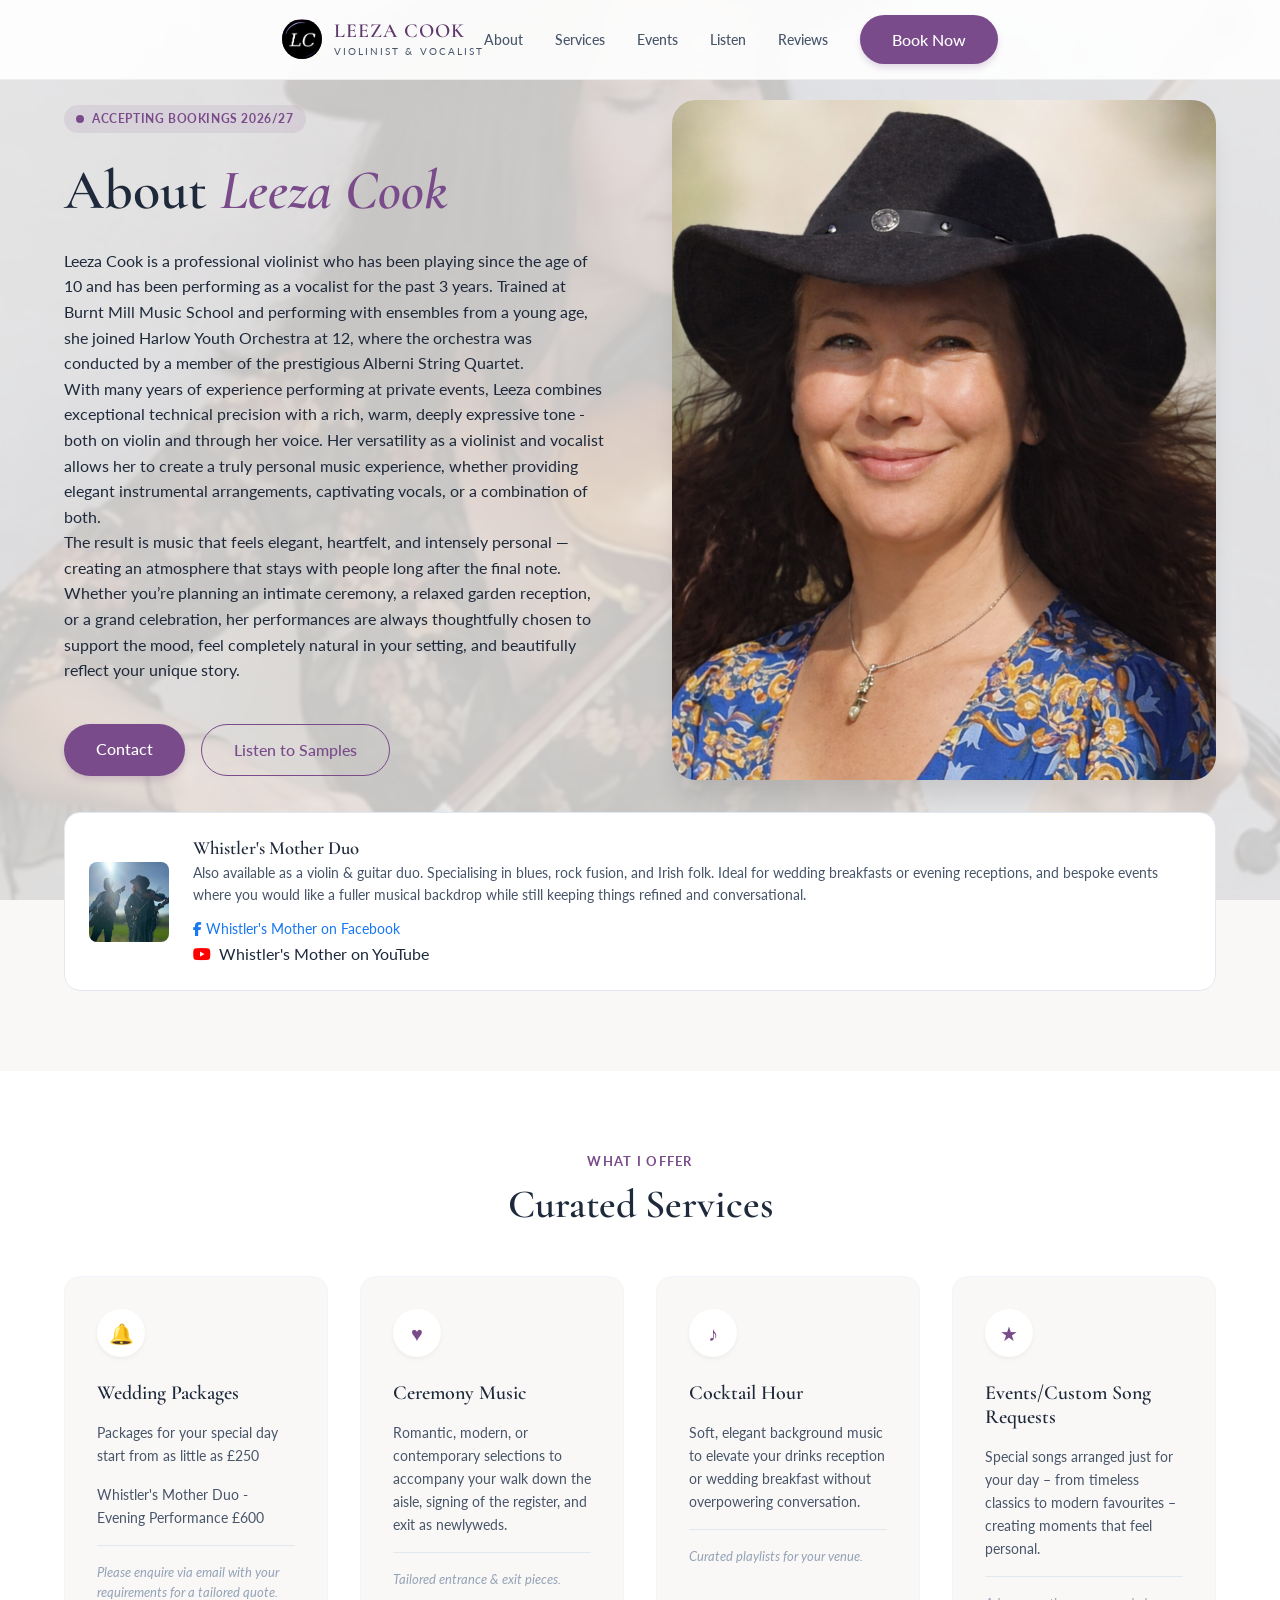
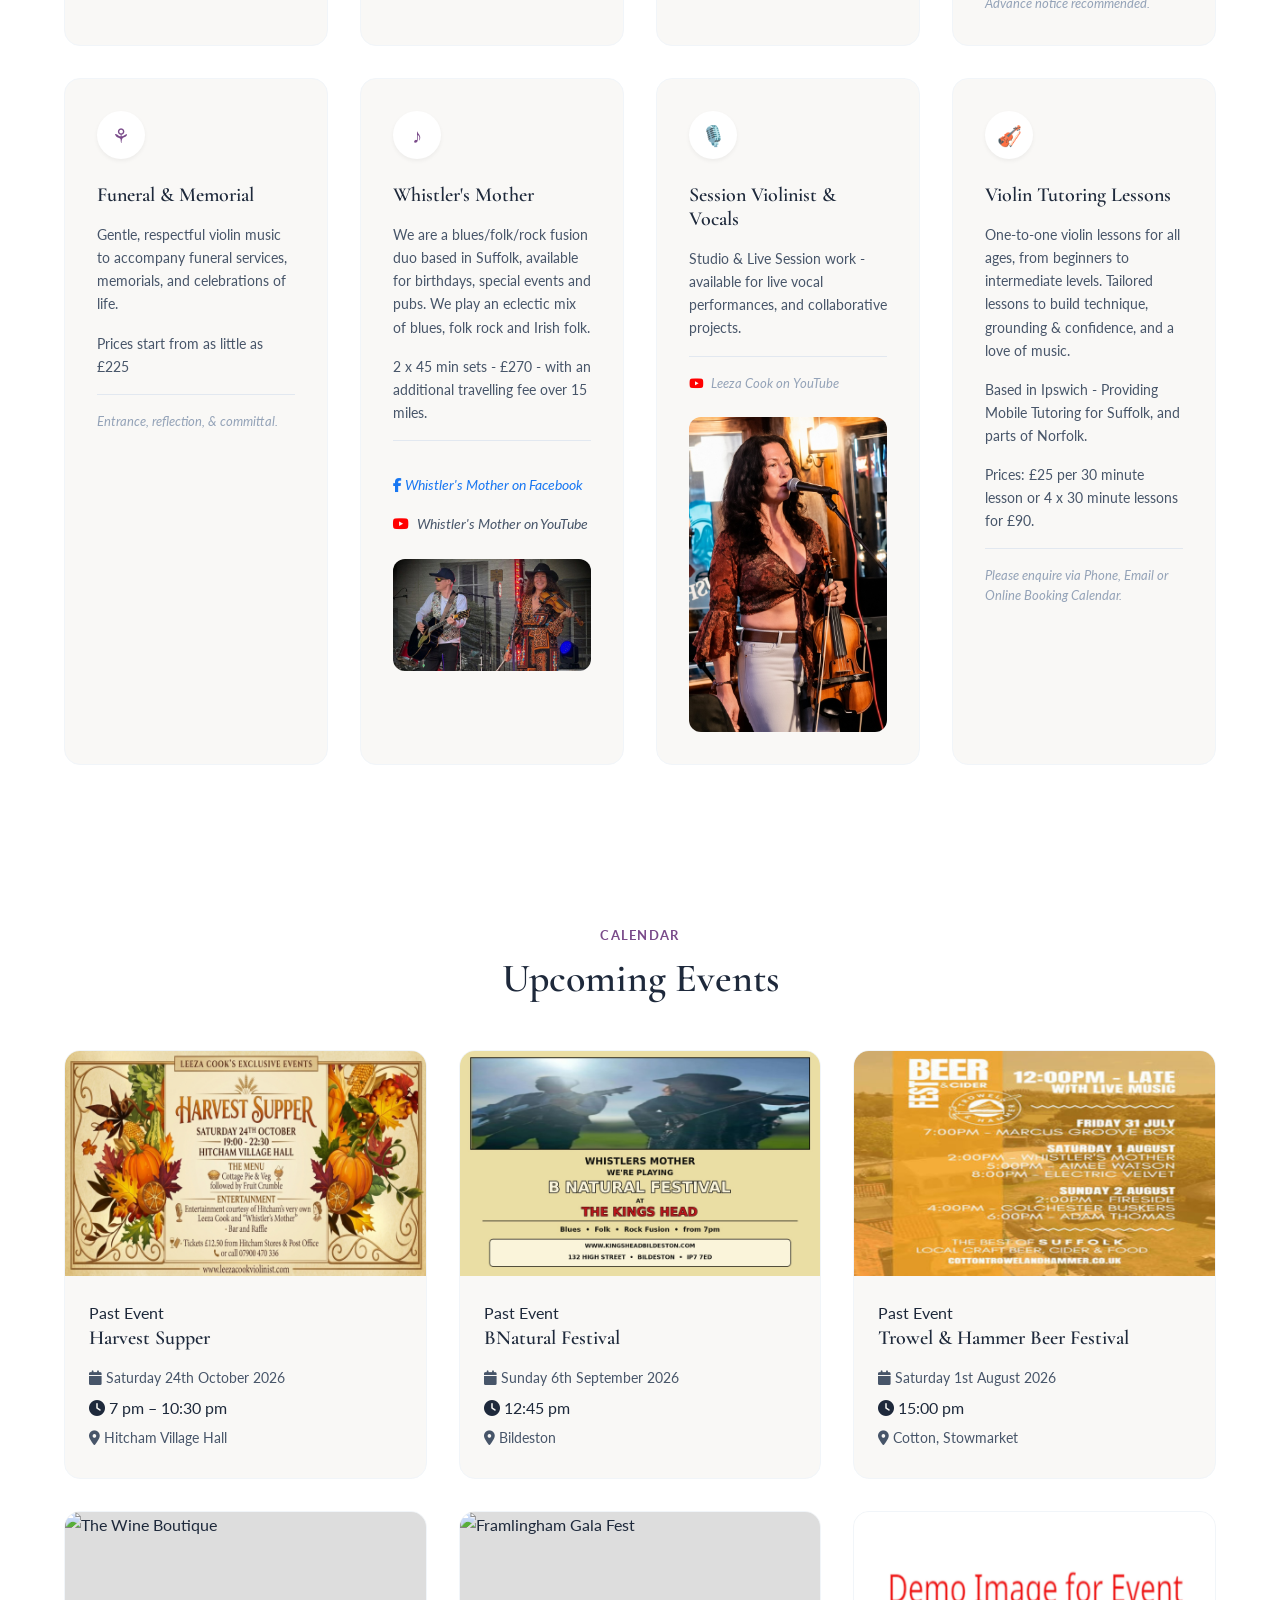
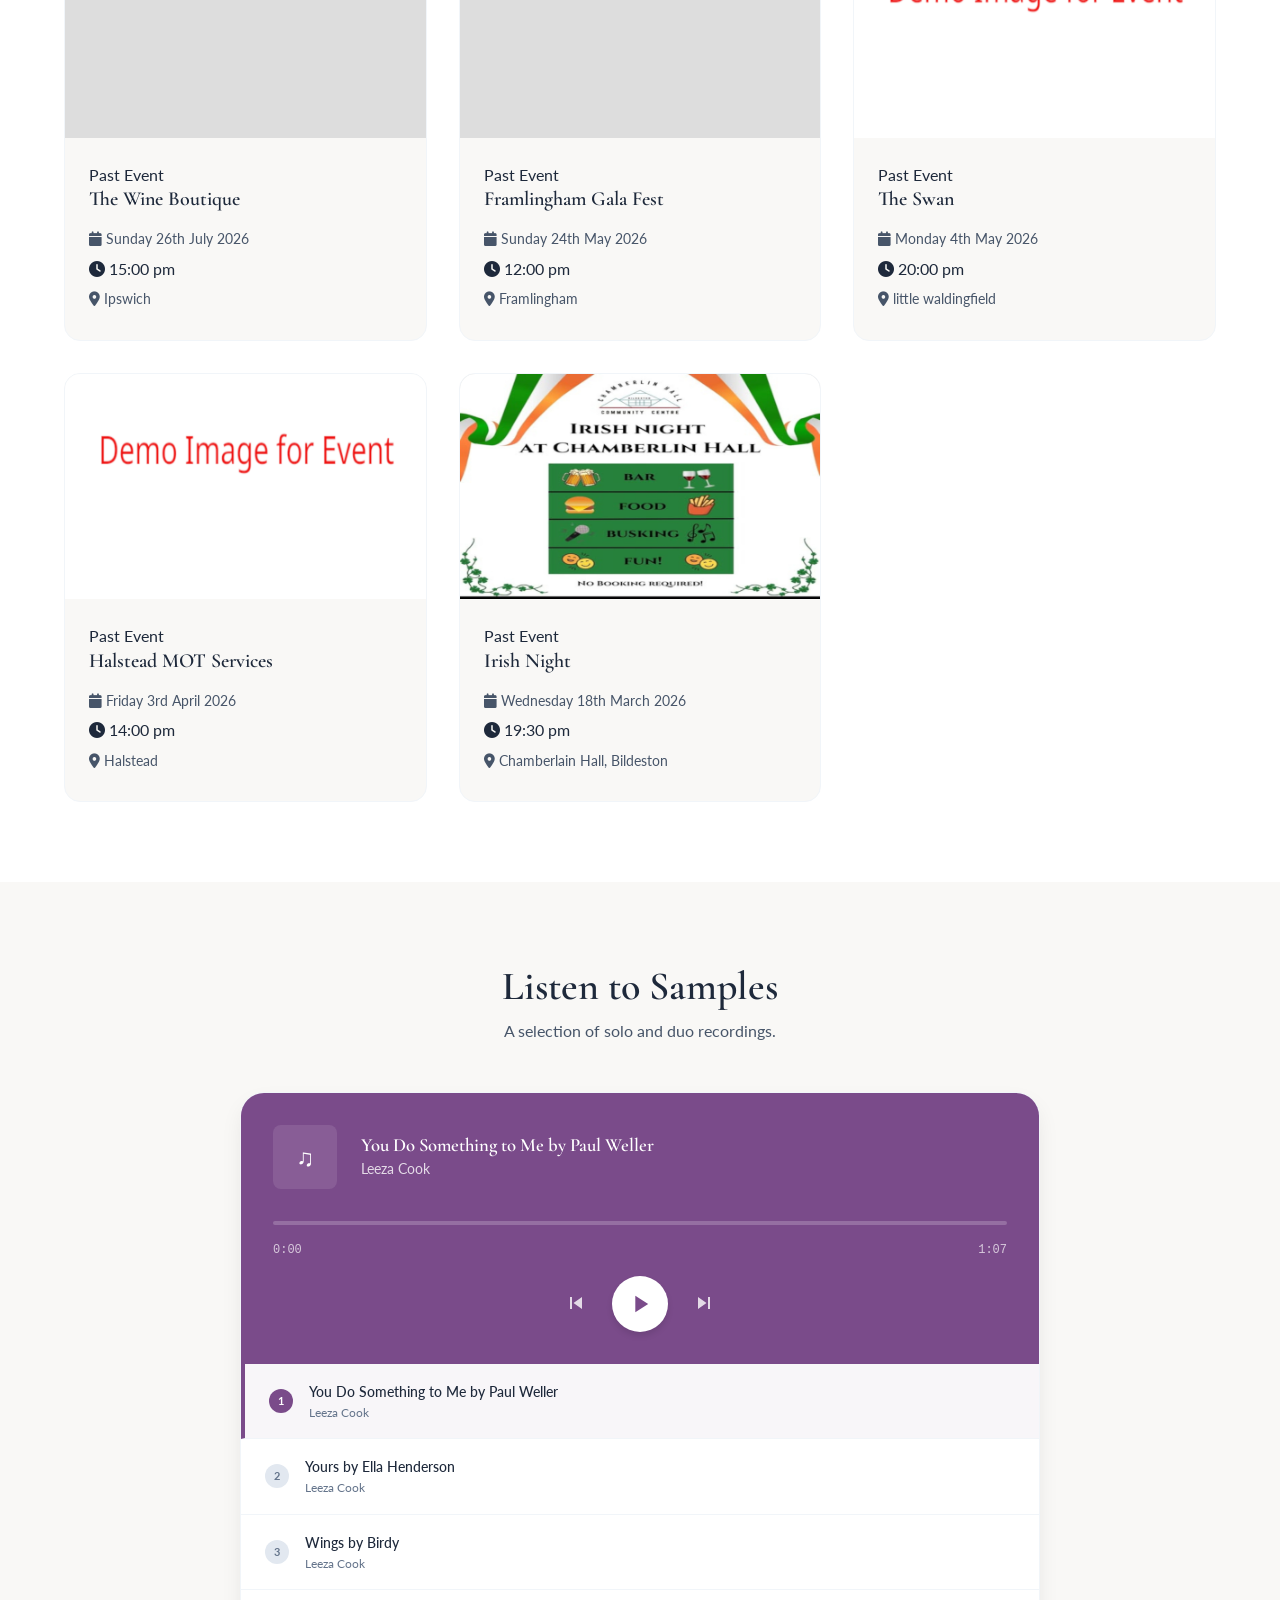
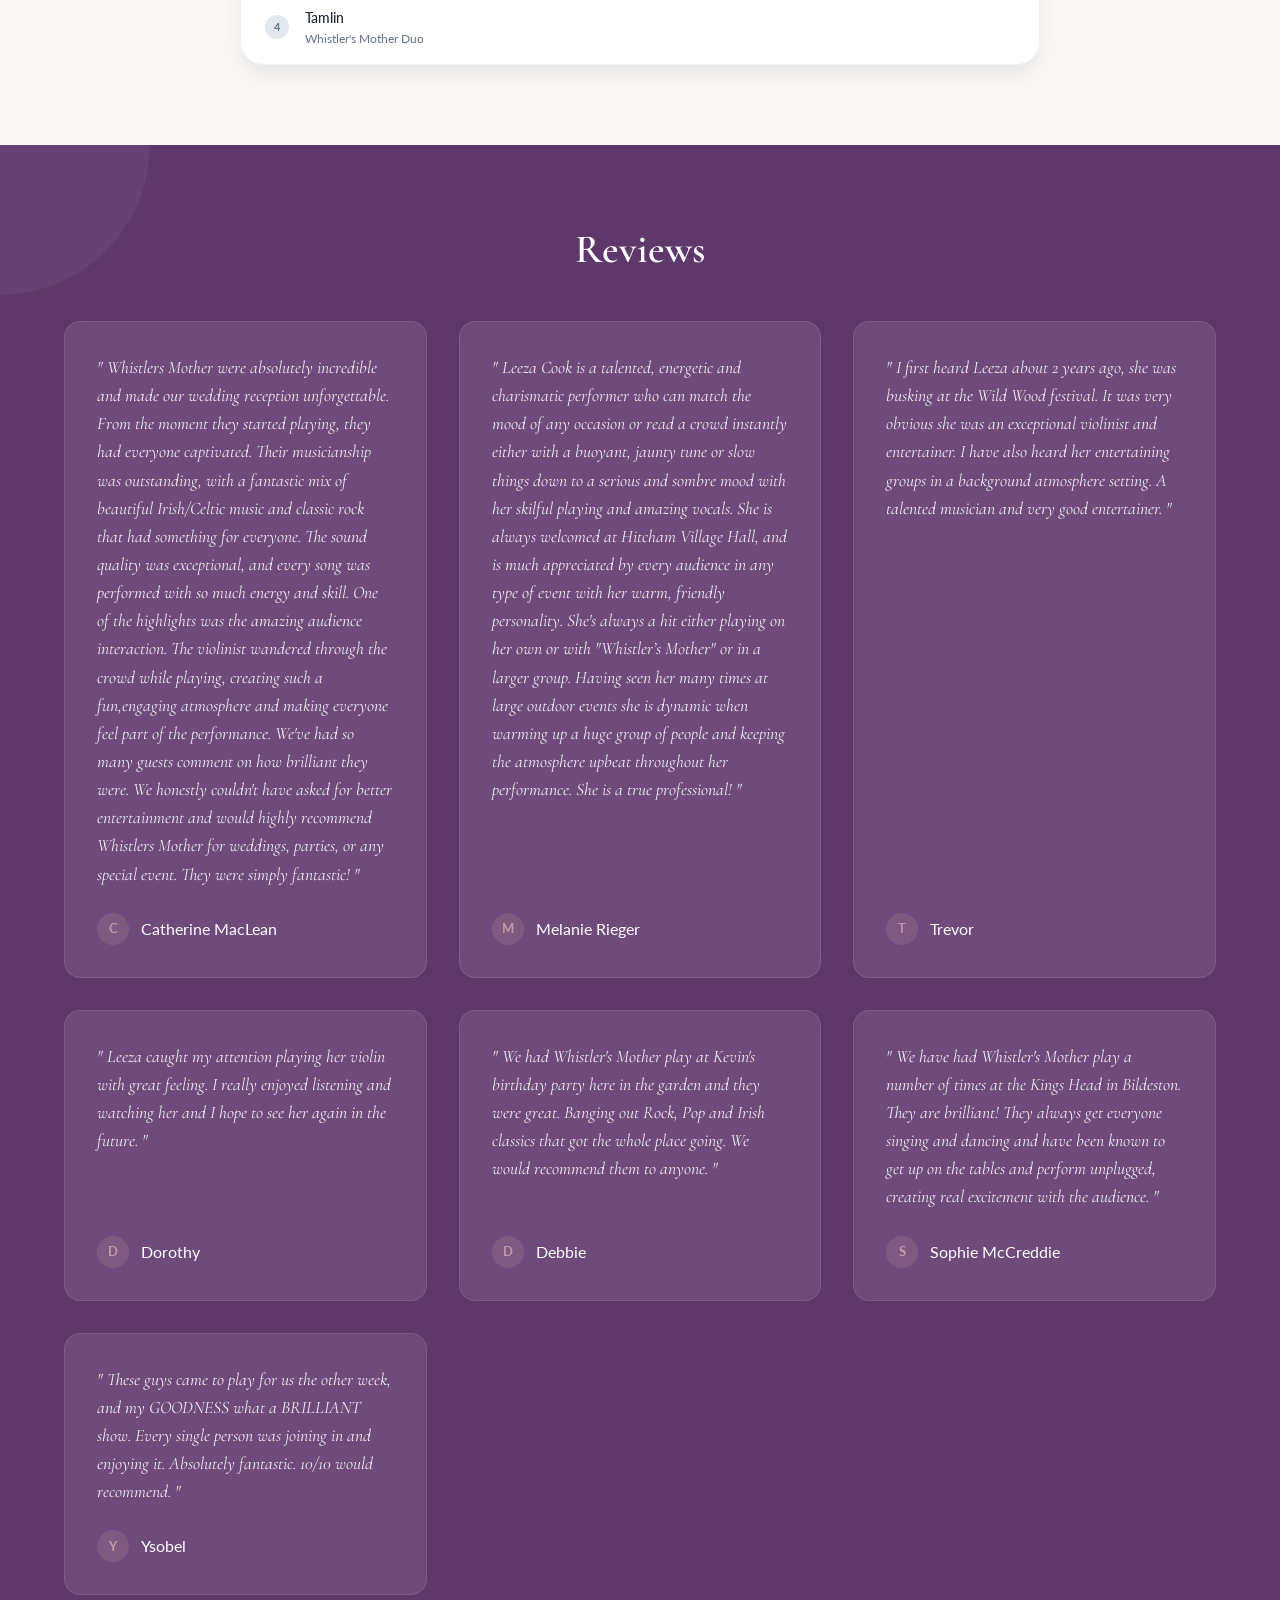
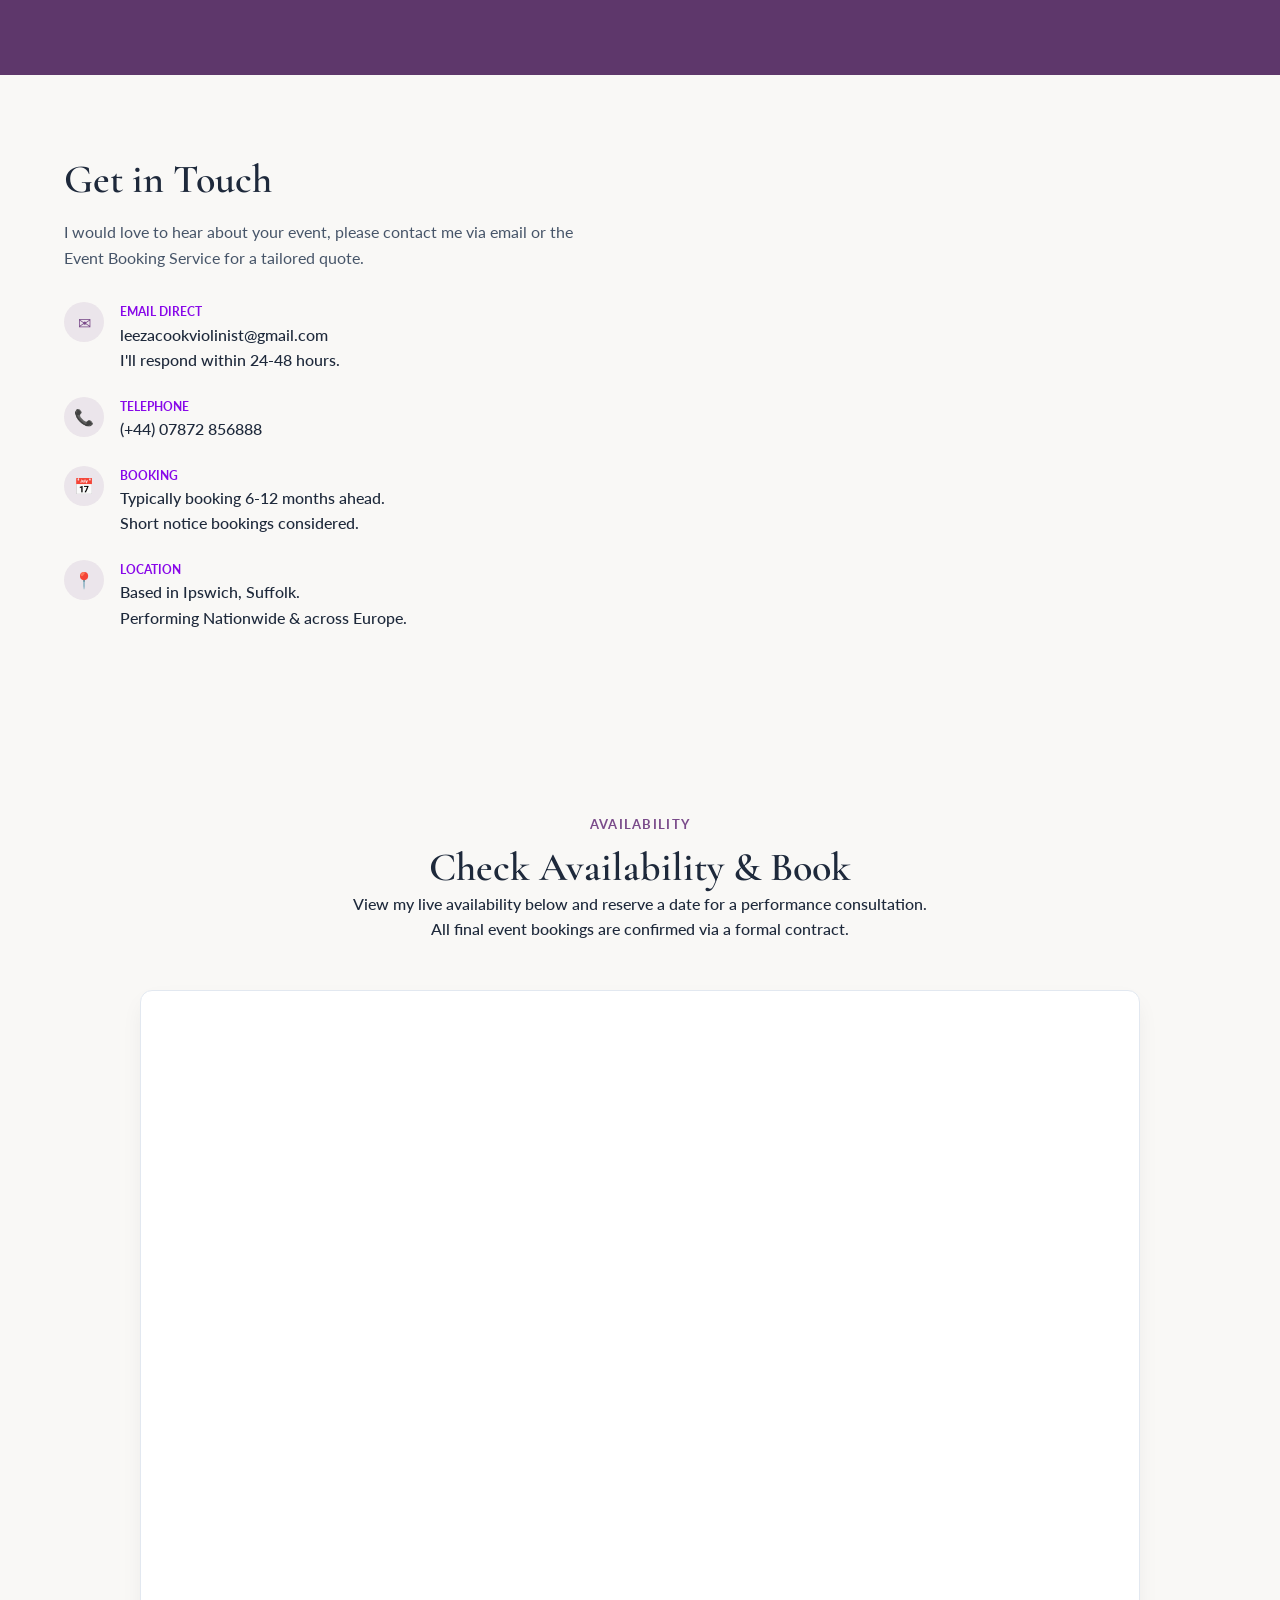
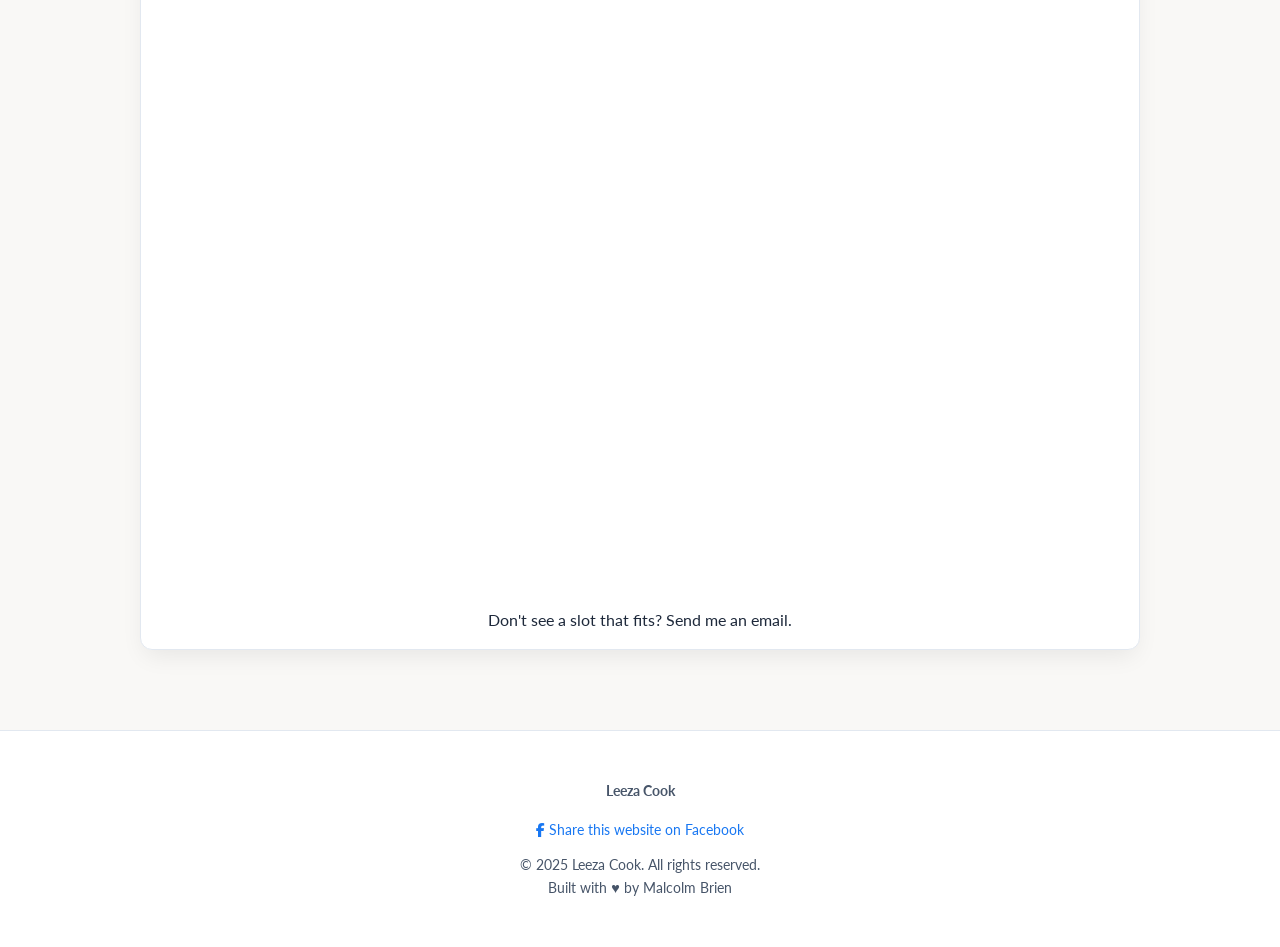
==== index.html @ ef450ec6 "Add files via upload" ====
<!DOCTYPE html>
<html lang="en" class="scroll-smooth">
<head>
    <meta charset="UTF-8" >
    <meta name="viewport" content="width=device-width, initial-scale=1.0" >
    <title>Leeza Cook — Violinist & Vocalist in Suffolk | Weddings & Events</title>
    <meta name="description" content="Leeza Cook — professional violinist & vocalist based in Ipswich, Suffolk. Available for weddings, ceremonies & events nationwide & across Europe. Listen & book online." >

    <link rel="stylesheet" href="style.css">
    <link rel="stylesheet" href="https://cdnjs.cloudflare.com/ajax/libs/font-awesome/6.5.0/css/all.min.css">   
    
    <style>
        /* --- RESET & BASE STYLES --- */
        :root {
            --primary: #7a4b8a;
            --primary-light: #c29aa8;
            --primary-dark: #5e376b;
            --bg-paper: #f9f8f6;
            --text-dark: #1e293b;
            --text-muted: #475569;
            --white: #ffffff;
            --font-serif: 'Cormorant Garamond', Georgia, 'Times New Roman', serif;
            --font-sans: 'Lato', Helvetica, Arial, sans-serif;
        }

        * {
            box-sizing: border-box;
            margin: 0;
            padding: 0;
        }

        body {
            font-family: var(--font-sans);
            background-color: var(--bg-paper);
            color: var(--text-dark);
            line-height: 1.6;
            -webkit-font-smoothing: antialiased;
        }

        h1, h2, h3, h4, h5, h6 {
            font-family: var(--font-serif);
            font-weight: 600;
            line-height: 1.2;
        }

        a {
            text-decoration: none;
            color: inherit;
            transition: color 0.3s;
        }

        button {
            cursor: pointer;
            border: none;
            background: none;
            font-family: inherit;
        }

        img {
            max-width: 100%;
            display: block;
        }

        /* --- UTILITIES --- */
        .container {
            max-width: 1200px;
            margin: 0 auto;
            padding: 0 1.5rem;
        }

        .section {
            padding: 5rem 0;
        }

        .text-center { text-align: center; }
        .text-primary { color: var(--primary); }
        .bg-primary { background-color: var(--primary); }
        .text-white { color: var(--white); }
        
        .btn {
            display: inline-block;
            padding: 0.75rem 2rem;
            border-radius: 9999px;
            font-weight: 500;
            transition: all 0.3s;
            text-align: center;
        }

        .btn-primary {
            background-color: var(--primary);
            color: white;
            box-shadow: 0 4px 6px rgba(122, 75, 138, 0.2);
        }

        .btn-primary:hover {
            background-color: var(--primary-dark);
            transform: translateY(-2px);
            box-shadow: 0 6px 12px rgba(122, 75, 138, 0.3);
        }

        .btn-outline {
            border: 1px solid var(--primary);
            color: var(--primary);
        }

        .btn-outline:hover {
            background-color: rgba(122, 75, 138, 0.05);
        }

        /* --- NAVIGATION --- */
        .navbar {
            position: fixed;
            top: 0;
            left: 0;
            width: 100%;
            background-color: rgba(255, 255, 255, 0.95);
            backdrop-filter: blur(10px);
            border-bottom: 1px solid rgba(0,0,0,0.05);
            z-index: 1000;
            height: 80px;
            display: flex;
            align-items: center;
        }

        .nav-content {
            display: flex;
            justify-content: space-between;
            align-items: center;
            width: 100%;
        }

        .logo {
            display: flex;
            align-items: center;
            gap: 0.75rem;
            transition: transform 0.3s ease;
        }
        
 

        .logo-circle {
            width: 40px;
            height: 40px;
            background: linear-gradient(135deg, var(--primary), var(--primary-light));
            border-radius: 50%;
            display: flex;
            align-items: center;
            justify-content: center;
            color: white;
            font-family: var(--font-serif);
            font-weight: bold;
            object-fit: contain;
            transition: transform 0.3s ease;
        }
        
        .logo:hover .logo-circle {
            transform: rotate(360deg);
        }

        .logo-text h1 {
            font-size: 1.25rem;
            color: var(--primary-dark);
            text-transform: uppercase;
            letter-spacing: 0.05em;
        }

        .logo-text p {
            font-size: 0.65rem;
            text-transform: uppercase;
            letter-spacing: 0.2em;
            color: var(--text-muted);
        }

        .nav-links {
            display: none;
            gap: 2rem;
            align-items: center;
        }

        .nav-link {
            font-size: 0.9rem;
            font-weight: 500;
            color: var(--text-muted);
            position: relative;
        }

        .nav-link:hover {
            color: var(--primary);
        }

        /* Mobile Menu */
        .mobile-menu-btn {
            display: block;
            color: var(--text-muted);
        }

        .mobile-menu {
            position: fixed;
            top: 80px;
            left: 0;
            width: 100%;
            background: white;
            border-bottom: 1px solid #eee;
            padding: 1rem 0;
            transform: translateY(-150%);
            transition: transform 0.3s ease-in-out;
            z-index: 999;
            box-shadow: 0 10px 15px -3px rgba(0, 0, 0, 0.1);
        }

        .mobile-menu.open {
            transform: translateY(0);
        }

        .mobile-menu a {
            display: block;
            padding: 1rem 2rem;
            font-weight: 500;
            color: var(--text-muted);
        }

        .mobile-menu a:hover {
            background-color: var(--bg-paper);
            color: var(--primary);
        }

        @media (min-width: 768px) {
            .nav-links { display: flex; }
            .mobile-menu-btn { display: none; }
        }

        /* --- ABOUT / HERO SECTION (TOP) --- */
        .about-hero {
            padding-top: 100px; /* Reduced from 140px */
            padding-bottom: 5rem;
            min-height: 80vh; /* Makes it take up more vertical space */
            display: flex;
            align-items: center;
        }
        
        /* Ensure the container takes full width */
        .about-hero .container {
            width: 100%;
        }
        
        /* Make the background watermark show through the navbar slightly */
        .navbar {
            background-color: rgba(255, 255, 255, 0.9);
        }

        .about-grid {
            display: grid;
            grid-template-columns: 1fr;
            gap: 4rem;
            align-items: center;
        }

        .about-image-wrapper {
            position: relative;
            border-radius: 1.5rem;
            overflow: hidden;
            box-shadow: 0 20px 25px -5px rgba(0, 0, 0, 0.1);
        }

        .about-image-wrapper img {
            width: 100%;
            height: auto;
            object-fit: cover;
            aspect-ratio: 4/5;
        }
        
        /* Fallback for image if offline */
        .about-image-wrapper::before {
            content: '';
            position: absolute;
            top: 0; left: 0; width: 100%; height: 100%;
            background: linear-gradient(135deg, #ddd, #f0f0f0);
            z-index: -1;
        }

        .tag {
            display: inline-flex;
            align-items: center;
            gap: 0.5rem;
            padding: 0.25rem 0.75rem;
            background-color: rgba(122, 75, 138, 0.1);
            color: var(--primary);
            border-radius: 9999px;
            font-size: 0.75rem;
            font-weight: bold;
            text-transform: uppercase;
            letter-spacing: 0.05em;
            margin-bottom: 1.5rem;
        }

        .dot {
            width: 8px;
            height: 8px;
            background-color: var(--primary);
            border-radius: 50%;
            animation: pulse 2s infinite;
        }

        @keyframes pulse {
            0% { opacity: 1; }
            50% { opacity: 0.5; }
            100% { opacity: 1; }
        }

        .about-content h2 {
            font-size: 2.5rem;
            margin-bottom: 1.5rem;
            color: var(--text-dark);
        }
        
        .about-content h2 span {
            color: var(--primary);
            font-style: italic;
        }

        .about-text {
            font-size: 1.1rem;
            color: var(--text-muted);
            margin-bottom: 1.5rem;
            line-height: 1.8;
        }

        .duo-card {
            background: white;
            border: 1px solid #e2e8f0;
            padding: 1.5rem;
            border-radius: 1rem;
            margin-top: 2rem;
            display: flex;
            gap: 1.5rem;
            align-items: center;
        }

        .duo-thumb {
            width: 80px;
            height: 80px;
            border-radius: 0.5rem;
            background-color: #eee;
            overflow: hidden;
            flex-shrink: 0;
        }
        
        .duo-thumb img {
            width: 100%; height: 100%; object-fit: cover;
        }

        @media (min-width: 900px) {
            .about-grid {
                grid-template-columns: 1fr 1fr;
            }
            .about-content h2 {
                font-size: 3.5rem;
            }
            /* Order: Text Left, Image Right on Desktop */
            .about-content { order: 1; }
            .about-image-wrapper { order: 2; }
        }

        /* --- SERVICES --- */
        .services-section {
            background-color: white;
        }

        .section-header {
            text-align: center;
            margin-bottom: 3rem;
        }

        .section-header h2 {
            font-size: 2.5rem;
            color: var(--text-dark);
        }

        .section-subtitle {
            color: var(--primary);
            font-size: 0.8rem;
            font-weight: bold;
            text-transform: uppercase;
            letter-spacing: 0.1em;
            display: block;
            margin-bottom: 0.5rem;
        }

        .services-grid {
            display: grid;
            grid-template-columns: 1fr;
            gap: 2rem;
        }

        @media (min-width: 640px) {
            .services-grid { grid-template-columns: repeat(2, 1fr); }
        }
        @media (min-width: 1024px) {
            .services-grid { grid-template-columns: repeat(4, 1fr); }
        }

        .service-card {
            background-color: var(--bg-paper);
            padding: 2rem;
            border-radius: 1rem;
            border: 1px solid #f1f5f9;
            transition: transform 0.3s;
        }

        .service-card:hover {
            transform: translateY(-5px);
        }

        .service-icon {
            width: 48px;
            height: 48px;
            background: white;
            border-radius: 50%;
            display: flex;
            align-items: center;
            justify-content: center;
            color: var(--primary);
            margin-bottom: 1.5rem;
            font-size: 1.25rem;
            box-shadow: 0 2px 4px rgba(0,0,0,0.05);
        }

        .service-card h3 {
            font-size: 1.25rem;
            margin-bottom: 1rem;
        }

        .service-card p {
            font-size: 0.9rem;
            color: var(--text-muted);
            margin-bottom: 1rem;
        }

        .service-note {
            font-size: 0.8rem;
            font-style: italic;
            color: #94a3b8;
            padding-top: 1rem;
            border-top: 1px solid #e2e8f0;
        }

        /* --- AUDIO PLAYER --- */
        .player-container {
            background: white;
            border-radius: 1.5rem;
            overflow: hidden;
            box-shadow: 0 10px 25px -5px rgba(0, 0, 0, 0.1);
            max-width: 800px;
            margin: 0 auto;
            border: 1px solid #f1f5f9;
        }

        .player-header {
            background-color: var(--primary);
            color: white;
            padding: 2rem;
        }

        .track-info {
            display: flex;
            align-items: center;
            gap: 1.5rem;
            margin-bottom: 2rem;
        }

        .album-art {
            width: 64px;
            height: 64px;
            background-color: rgba(255,255,255,0.1);
            border-radius: 0.5rem;
            display: flex;
            align-items: center;
            justify-content: center;
            font-size: 1.5rem;
        }

        .controls {
            display: flex;
            align-items: center;
            justify-content: center;
            gap: 1.5rem;
            margin-top: 1rem;
        }

        .control-btn {
            color: white;
            opacity: 0.8;
            transition: opacity 0.2s;
        }
        
        .control-btn:hover { opacity: 1; }

        .play-btn {
            width: 56px;
            height: 56px;
            background: white;
            color: var(--primary);
            border-radius: 50%;
            display: flex;
            align-items: center;
            justify-content: center;
            font-size: 1.5rem;
            box-shadow: 0 4px 6px rgba(0,0,0,0.1);
            opacity: 1;
            transition: transform 0.2s;
        }

        .play-btn:hover {
            transform: scale(1.05);
        }

        .progress-container {
            width: 100%;
            margin: 1rem 0;
        }

        .progress-bar {
            width: 100%;
            height: 4px;
            background: rgba(255,255,255,0.2);
            border-radius: 2px;
            cursor: pointer;
            position: relative;
        }

        .progress-filled {
            height: 100%;
            background: white;
            border-radius: 2px;
            width: 0%;
            position: relative;
        }
        
        .progress-filled::after {
            content: '';
            position: absolute;
            right: -6px;
            top: -4px;
            width: 12px;
            height: 12px;
            background: white;
            border-radius: 50%;
            opacity: 0;
            transition: opacity 0.2s;
        }
        
        .progress-bar:hover .progress-filled::after {
            opacity: 1;
        }

        .time-stamps {
            display: flex;
            justify-content: space-between;
            font-size: 0.75rem;
            font-family: monospace;
            opacity: 0.7;
        }

        .playlist {
            max-height: 300px;
            overflow-y: auto;
        }

        .track-item {
            display: flex;
            align-items: center;
            gap: 1rem;
            padding: 1rem 1.5rem;
            border-bottom: 1px solid #f1f5f9;
            cursor: pointer;
            transition: background 0.2s;
            text-align: left;
            width: 100%;
        }

        .track-item:hover {
            background-color: #f8fafc;
        }

        .track-item.active {
            background-color: rgba(122, 75, 138, 0.05);
            border-left: 4px solid var(--primary);
        }

        .track-number {
            width: 24px;
            height: 24px;
            background: #e2e8f0;
            border-radius: 50%;
            display: flex;
            align-items: center;
            justify-content: center;
            font-size: 0.7rem;
            font-weight: bold;
            color: #64748b;
        }

        .track-item.active .track-number {
            background: var(--primary);
            color: white;
        }

        /* --- REVIEWS --- */
        .reviews-section {
            background-color: var(--primary-dark);
            color: white;
            position: relative;
            overflow: hidden;
        }
        
        /* abstract bg shapes */
        .bg-shape-1 {
            position: absolute;
            top: 0; left: 0;
            width: 300px; height: 300px;
            background: rgba(255,255,255,0.05);
            border-radius: 50%;
            transform: translate(-50%, -50%);
        }

        .reviews-grid {
            display: grid;
            grid-template-columns: 1fr;
            gap: 2rem;
            position: relative;
            z-index: 10;
        }

        @media (min-width: 768px) {
            .reviews-grid { grid-template-columns: repeat(3, 1fr); }
        }

        .review-card {
            background: rgba(255,255,255,0.1);
            backdrop-filter: blur(10px);
            padding: 2rem;
            border-radius: 1rem;
            border: 1px solid rgba(255,255,255,0.1);
            display: flex;
            flex-direction: column;
        }

        .review-quote {
            font-family: var(--font-serif);
            font-size: 1.1rem;
            font-style: italic;
            opacity: 0.9;
            margin-bottom: 1.5rem;
            flex-grow: 1;
        }

        .review-author {
            display: flex;
            align-items: center;
            gap: 0.75rem;
        }

        .author-avatar {
            width: 32px;
            height: 32px;
            background: rgba(194, 154, 168, 0.2);
            color: var(--primary-light);
            border-radius: 50%;
            display: flex;
            align-items: center;
            justify-content: center;
            font-weight: bold;
            font-size: 0.8rem;
        }

        /* --- CONTACT --- */
        .contact-grid {
            display: grid;
            grid-template-columns: 1fr;
            gap: 3rem;
        }

        @media (min-width: 1024px) {
            .contact-grid { grid-template-columns: 1fr 1fr; }
        }

        .contact-info-item {
            display: flex;
            gap: 1rem;
            margin-bottom: 1.5rem;
        }

        .icon-box {
            width: 40px;
            height: 40px;
            background: rgba(122, 75, 138, 0.1);
            color: var(--primary);
            border-radius: 50%;
            display: flex;
            align-items: center;
            justify-content: center;
        }

        .form-card {
            background: white;
            padding: 2rem;
            border-radius: 1rem;
            box-shadow: 0 10px 15px -3px rgba(0, 0, 0, 0.1);
            border: 1px solid #f1f5f9;
        }

        .form-group {
            margin-bottom: 1rem;
        }

        .form-row {
            display: grid;
            grid-template-columns: 1fr;
            gap: 1rem;
        }

        @media (min-width: 640px) {
            .form-row { grid-template-columns: 1fr 1fr; }
        }

        .form-label {
            display: block;
            font-size: 0.875rem;
            font-weight: 500;
            margin-bottom: 0.5rem;
        }

        .form-input, .form-textarea {
            width: 100%;
            padding: 0.75rem;
            border: 1px solid #e2e8f0;
            border-radius: 0.5rem;
            font-family: inherit;
        }

        .form-input:focus, .form-textarea:focus {
            outline: none;
            border-color: var(--primary);
            box-shadow: 0 0 0 3px rgba(122, 75, 138, 0.1);
        }

        /* --- FOOTER --- */
        .footer {
            background: white;
            border-top: 1px solid #e2e8f0;
            padding: 3rem 0;
            text-align: center;
            color: var(--text-muted);
            font-size: 0.9rem;
        }

        /* --- SCROLL TO TOP --- */
        .scroll-top {
            position: fixed;
            bottom: 2rem;
            right: 2rem;
            background: var(--primary);
            color: white;
            width: 45px;
            height: 45px;
            font-size: 2rem;
            border-radius: 50%;
            display: flex;
            align-items: center;
            justify-content: center;
            box-shadow: 0 4px 6px rgba(0,0,0,0.2);
            opacity: 0;
            pointer-events: none;
            transition: all 0.3s;
            z-index: 900;
        }

        .scroll-top.visible {
            opacity: 1;
            pointer-events: auto;
            transform: translateY(0);
        }
        
        .facebook-link {
            font-size: 14px;
            color: #1877f2; /* Official Facebook blue */
            text-decoration: none;
        }
        .facebook-link:hover {
            color: #1877f2;
            text-decoration: underline;
        }
        
        /* --- UPCOMING EVENTS --- */
.upcoming-events-section {
    background-color: white;
}

.events-grid {
    display: grid;
    grid-template-columns: 1fr;
    gap: 2rem;
    align-items: stretch;      /* default, but explicit */
}

@media (min-width: 768px) {
    .events-grid { grid-template-columns: repeat(2, 1fr); }
}

@media (min-width: 1024px) {
    .events-grid { grid-template-columns: repeat(3, 1fr); }
}

.event-card {
    background-color: var(--bg-paper);
    border-radius: 1rem;
    overflow: hidden;
    border: 1px solid #f1f5f9;
    transition: transform 0.3s, box-shadow 0.3s;
    display: flex;
    flex-direction: column;
    height: 100%;              /* fill the grid row */
}

.event-card:hover {
    transform: translateY(-5px);
    box-shadow: 0 10px 25px -5px rgba(0, 0, 0, 0.1);
}

.event-image {
    width: 100%;
    aspect-ratio: 16 / 10;     /* replaces height: 250px */
    overflow: hidden;
    background: #ddd;
}

.event-image img {
    width: 100%;
    height: 100%;
    object-fit: cover;      /* fills the box, crops overflow */
    object-position: center; /* keeps the subject centred */
}

.event-content {
    padding: 1.5rem;
    flex-grow: 1;
    display: flex;
    flex-direction: column;
}

.event-content h3 {
    font-size: 1.25rem;
    margin-bottom: 1rem;
}

.event-date, .event-location {
    font-size: 0.9rem;
    color: var(--text-muted);
    margin-bottom: 0.5rem;
}

.event-description {
    color: var(--text-muted);
    margin-bottom: 1.5rem;
    flex-grow: 1;
}

.event-description,
.event-date,
.event-time,
.event-location {
  margin: 0;
  margin-bottom: 0.35rem;  /* optional: uniform spacing */
}

        
    </style>
    <!-- Google Fonts Fallback provided in CSS -->
    <link href="https://fonts.googleapis.com/css2?family=Cormorant+Garamond:ital,wght@0,300;0,400;0,600;1,400&family=Lato:wght@300;400;700&display=swap" rel="stylesheet">
</head>
<body>

    <!-- Navigation -->
    <nav class="navbar">
    <div class="container">
        <div class="nav-content">
            <a href="#" class="logo" onclick="window.scrollTo({top:0, behavior:'smooth'})">

                <!-- LOGO REPLACED HERE -->
                <img src="./image/LC.png" alt="Leeza Cook Logo" class="logo-circle">

                <div class="logo-text">
                    <h1>Leeza Cook</h1>
                        <p>Violinist & Vocalist</p>
                    </div>
                </a>
                
                <div class="nav-links">
                    <a href="#about" class="nav-link">About</a>
                    <a href="#services" class="nav-link">Services</a>
                    <a href="#events" class="nav-link">Events</a>
                    <a href="#listen" class="nav-link">Listen</a>
                    <a href="#reviews" class="nav-link">Reviews</a>
                    <a href="#contact" class="btn btn-primary">Book Now</a>
                </div>

                <button class="mobile-menu-btn" onclick="toggleMenu()">
                    <svg width="24" height="24" viewBox="0 0 24 24" fill="none" stroke="currentColor" stroke-width="2" stroke-linecap="round" stroke-linejoin="round"><line x1="3" y1="12" x2="21" y2="12"></line><line x1="3" y1="6" x2="21" y2="6"></line><line x1="3" y1="18" x2="21" y2="18"></line></svg>
                </button>
            </div>
        </div>
    </nav>

    <!-- Mobile Menu Dropdown -->
    <div class="mobile-menu" id="mobileMenu">
        <a href="#about" onclick="toggleMenu()">About</a>
        <a href="#services" onclick="toggleMenu()">Services</a>
        <a href="#events" onclick="toggleMenu()">Events</a>
        <a href="#listen" onclick="toggleMenu()">Listen</a>
        <a href="#reviews" onclick="toggleMenu()">Reviews</a>
        <a href="#contact" onclick="toggleMenu()">Contact</a>
    </div>
    
    <div class="background-container">
        <div class="text-container">
            <!-- Optional text can go here -->
        </div>
    </div>

    <!-- About Section (Top Priority) -->

    <section id="about" class="about-hero bg-paper">
        <div class="container">
            <div class="about-grid">
                <!-- Text Content -->
                <div class="about-content">
                    <div class="tag">
                        <span class="dot"></span> Accepting Bookings 2026/27
                    </div>
                    <h2>About <span style="font-family: var(--font-serif)">Leeza Cook</span></h2>
                    
                    <div class="about">
                        <p>Leeza Cook is a professional violinist who has been playing since the age of 10 and has been performing as a vocalist for the past 3 years. Trained at Burnt Mill Music School and performing with ensembles from a young age, she joined Harlow Youth Orchestra at 12, where the orchestra was conducted by a member of the prestigious Alberni String Quartet.</p>
                        
<p>With many years of experience performing at private events, Leeza combines exceptional technical precision with a rich, warm, deeply expressive tone - both on violin and through her voice. Her versatility as a violinist and vocalist allows her to create a truly personal music experience, whether providing elegant instrumental arrangements, captivating vocals, or a combination of both.</p>

<p>The result is music that feels elegant, heartfelt, and intensely personal — creating an atmosphere that stays with people long after the final note.
Whether you’re planning an intimate ceremony, a relaxed garden reception, or a grand celebration, her performances are always thoughtfully chosen to support the mood, feel completely natural in your setting, and beautifully reflect your unique story.</p>
                        <br>
                    </div>

                    <div style="display: flex; gap: 1rem; margin-top: 1rem;">
                        <a href="#contact" class="btn btn-primary">Contact</a>
                        <a href="#listen" class="btn btn-outline">Listen to Samples</a>
                    </div>
                </div>
                <!-- Image -->
                <div class="about-image-wrapper">
                    <img src="./image/Leeza-004.png" alt="Leeza Cook Violinist">
                </div>
            </div>
            
            <!-- Duo Info -->
            <div class="duo-card">
                     <div class="duo-thumb">
                         <img src="./image/002.jpeg" alt="Duo">
                     </div>
                       <div>
                            <h3 style="margin-bottom: 0.25rem;">Whistler's Mother Duo</h3>
                            <p style="font-size: 0.85rem; color: var(--text-muted);">Also available as a violin & guitar duo. Specialising in blues, rock fusion, and Irish folk. Ideal for wedding breakfasts or evening receptions, and bespoke events where you would like a fuller musical backdrop while still keeping things refined and conversational.
          </p>
          <p style="margin-top:8px;">
            <a href="https://www.facebook.com/share/1BgRWr6Kbd/" class="facebook-link" target="_blank" rel="noopener noreferrer">
              <i class="fab fa-facebook-f"></i>  Whistler's Mother on Facebook
            </a>
          </p>
          <p><a href="https://youtube.com/@leezacook?si=ONQ-52IZ7YuUr8Wk">
                    <i class="fab fa-youtube" style="color: red; margin-right: 8px;"></i>Whistler's Mother on YouTube</p>
                </a>
                       </div>     
                    </div>
                </div>
</section>
    <!-- Services Section -->
    <section id="services" class="section services-section">
        <div class="container">
            <div class="section-header">
                <span class="section-subtitle">What I Offer</span>
                <h2>Curated Services</h2>
            </div>

            <div class="services-grid">
                <!-- Card 1 -->
                <div class="service-card">
                    <div class="service-icon">&#128276;</div>
                    <h3>Wedding Packages</h3>
                    <p>Packages for your special day start from as little as £250</p>
                    <p>Whistler's Mother Duo - Evening Performance £600</p>
                    <div class="service-note">Please enquire via email with your requirements for a tailored quote.</div>
                </div>
                <!-- Card 2 -->
                <div class="service-card">
                    <div class="service-icon">♥</div>
                    <h3>Ceremony Music</h3>
                    <p>Romantic, modern, or contemporary selections to accompany your walk down the aisle, signing of the register, and exit as newlyweds.</p>
                    <div class="service-note">Tailored entrance & exit pieces.</div>
                </div>
                <!-- Card 3 -->
                <div class="service-card">
                    <div class="service-icon">♪</div>
                    <h3>Cocktail Hour</h3>
                    <p>Soft, elegant background music to elevate your drinks reception or wedding breakfast without overpowering conversation.</p>
                    <div class="service-note">Curated playlists for your venue.</div>
                </div>
                <!-- Card 4 -->
                <div class="service-card">
                    <div class="service-icon">★</div>
                    <h3>Events/Custom Song Requests</h3>
                    <p>Special songs arranged just for your day – from timeless classics to modern favourites – creating moments that feel personal.</p>
                    <div class="service-note">Advance notice recommended.</div>
                </div>
                <!-- Card 5 -->
                <div class="service-card">
                    <div class="service-icon">⚘</div>
                    <h3>Funeral & Memorial</h3>
                    <p>Gentle, respectful violin music to accompany funeral services, memorials, and celebrations of life.</p>
                    <p>Prices start from as little as £225</p>
                    <div class="service-note">Entrance, reflection, & committal.</div>
                </div>
                <!-- Card 6 -->
                <div class="service-card">
                    <div class="service-icon">♪</div>
                    <h3>Whistler's Mother</h3>
                    <p>We are a blues/folk/rock fusion duo based in Suffolk, available for birthdays, special events and pubs. We play an eclectic mix of blues, folk rock and Irish folk.</p>
                    <p>2 x 45 min sets - £270 - with an additional travelling fee over 15 miles.</p>
                    <div class="service-note"></p>
          <p style="margin-top:8px;">
            <a href="https://www.facebook.com/share/1BgRWr6Kbd/" class="facebook-link" target="_blank" rel="noopener noreferrer">
              <i class="fab fa-facebook-f"></i>  Whistler's Mother on Facebook
            </a>
            <p><a href="https://youtube.com/@leezacook?si=ONQ-52IZ7YuUr8Wk">
                    <i class="fab fa-youtube" style="color: red; margin-right: 8px;"></i>Whistler's Mother on YouTube</p>
                </a>
                </div>
                 <!-- Card 6 Image -->
    <img src="./image/WM-01.jpg"
         alt="Leeza Cook - Violinist & Vocalist"
         style="width: 100%; height: auto; margin-top: 1.5rem; border-radius: 0.75rem;">
  
          </div>
                
                <!-- Card 7 -->
                <div class="service-card">
                    <div class="service-icon">🎙️</div>
                    <h3>Session Violinist & Vocals</h3>
                    <p>Studio & Live Session work - available for live vocal performances, and collaborative projects.</p>
                    <div class="service-note">
                    <a href="https://youtube.com/@leezacook-z6m?si=v_-8R0-xW0fUSRBy">
                    <i class="fab fa-youtube" style="color: red; margin-right: 8px;"></i>Leeza Cook on YouTube
                </a>
                </div>
                <!-- Card 7 Image -->
    <img src="./image/Leeza-015a.png"
         alt="Leeza Cook - Violinist & Vocalist"
         style="width: 100%; height: auto; margin-top: 1.5rem; border-radius: 0.75rem;">
                </div>
                
                <!-- Card 8 -->
<div class="service-card">
    <div class="service-icon">🎻</div>
    <h3>Violin Tutoring Lessons</h3>
    <p>One-to-one violin lessons for all ages, from beginners to intermediate levels. Tailored lessons to build technique, grounding & confidence, and a love of music.</P>
    <p> Based in Ipswich - Providing Mobile Tutoring for Suffolk, and parts of Norfolk.</P>
    <p> Prices: £25 per 30 minute lesson or 4 x 30 minute lessons for £90.</p>
    <div class="service-note">Please enquire via Phone, Email or Online Booking Calendar.</div>
              
</div>
               </div>
        </div>
    </section>
    
    <!-- Upcoming Events Section -->
<section id="events" class="section upcoming-events-section">
    <div class="container">
        <div class="section-header">
            <span class="section-subtitle">Calendar</span>
            <h2>Upcoming Events</h2>
        </div>

        <div class="events-grid">
        
            <!-- Event 1 -->
<div class="event-card" data-date="2026-10-24">
    <div class="event-image">
        <img src="./image/Leeza-event01.jpeg" alt="Harvest Supper">
    </div>
    <div class="event-content">
        <span class="event-status-badge badge-upcoming">Upcoming</span>
        <h3>Harvest Supper</h3>
        <p class="event-date"><i class="fas fa-calendar"></i> Saturday 24th October 2026</p>
        <p class="event-time"><i class="fas fa-clock"></i> 7 pm – 10:30 pm</p>
        <p class="event-location"><i class="fas fa-map-marker-alt"></i> Hitcham Village Hall</p>
    </div>
      </div>
      
            <!-- Event 2 -->
<div class="event-card" data-date="2026-09-06">
    <div class="event-image">
        <img src="./image/BN-02.jpg" alt="BNatural Festival">
    </div>
    <div class="event-content">
        <span class="event-status-badge badge-upcoming">Upcoming</span>
        <h3>BNatural Festival</h3>
        <p class="event-date"><i class="fas fa-calendar"></i> Sunday 6th September 2026</p>
        <p class="event-time"><i class="fas fa-clock"></i> 12:45 pm</p>
        <p class="event-location"><i class="fas fa-map-marker-alt"></i> Bildeston</p>
    </div>
      </div>      
      
                <!-- Event 3 -->
<div class="event-card" data-date="2026-08-01">
    <div class="event-image">
        <img src="./image/T&H.jpg" alt="Trowel & Hammer Beer Festival">
    </div>
    <div class="event-content">
        <span class="event-status-badge badge-upcoming">Upcoming</span>
        <h3>Trowel & Hammer Beer Festival</h3>
        <p class="event-date"><i class="fas fa-calendar"></i> Saturday 1st August 2026</p>
        <p class="event-time"><i class="fas fa-clock"></i> 15:00 pm</p>
        <p class="event-location"><i class="fas fa-map-marker-alt"></i> Cotton, Stowmarket</p>
    </div>
      </div>      
        
                <!-- Event 4 -->
<div class="event-card" data-date="2026-07-26">
    <div class="event-image">
        <img src="./image/WB.jpg" alt="The Wine Boutique">
    </div>
    <div class="event-content">
        <span class="event-status-badge badge-upcoming">Upcoming</span>
        <h3>The Wine Boutique</h3>
        <p class="event-date"><i class="fas fa-calendar"></i> Sunday 26th July 2026</p>
        <p class="event-time"><i class="fas fa-clock"></i> 15:00 pm</p>
        <p class="event-location"><i class="fas fa-map-marker-alt"></i> Ipswich</p>
    </div>
      </div>     
      
                <!-- Event 5 -->
<div class="event-card" data-date="2026-05-24">
    <div class="event-image">
        <img src="./image/FGF.jpg" alt="Framlingham Gala Fest">
    </div>
    <div class="event-content">
        <span class="event-status-badge badge-upcoming">Upcoming</span>
        <h3>Framlingham Gala Fest</h3>
        <p class="event-date"><i class="fas fa-calendar"></i> Sunday 24th May 2026</p>
        <p class="event-time"><i class="fas fa-clock"></i> 12:00 pm</p>
        <p class="event-location"><i class="fas fa-map-marker-alt"></i> Framlingham</p>
    </div>
      </div>         
      
                <!-- Event 6 -->
<div class="event-card" data-date="2026-05-04">
    <div class="event-image">
        <img src="./image/Demo-01.jpg" alt="The Swan">
    </div>
    <div class="event-content">
        <span class="event-status-badge badge-upcoming">Upcoming</span>
        <h3>The Swan</h3>
        <p class="event-date"><i class="fas fa-calendar"></i> Monday 4th May 2026</p>
        <p class="event-time"><i class="fas fa-clock"></i> 20:00 pm</p>
        <p class="event-location"><i class="fas fa-map-marker-alt"></i> little waldingfield</p>
    </div>
      </div>         
            
                <!-- Event 7 -->
<div class="event-card" data-date="2026-04-03">
    <div class="event-image">
        <img src="./image/Demo-01.jpg" alt="Halstead MOT Services">
    </div>
    <div class="event-content">
        <span class="event-status-badge badge-upcoming">Upcoming</span>
        <h3>Halstead MOT Services</h3>
        <p class="event-date"><i class="fas fa-calendar"></i> Friday 3rd April 2026</p>
        <p class="event-time"><i class="fas fa-clock"></i> 14:00 pm</p>
        <p class="event-location"><i class="fas fa-map-marker-alt"></i> Halstead</p>
    </div>
      </div>   
  
                <!-- Event 8 -->
<div class="event-card" data-date="2026-03-18">
    <div class="event-image">
        <img src="./image/CH.jpg" alt="Irish Night">
    </div>
    <div class="event-content">
        <span class="event-status-badge badge-upcoming">Upcoming</span>
        <h3>Irish Night</h3>
        <p class="event-date"><i class="fas fa-calendar"></i> Wednesday 18th March 2026</p>
        <p class="event-time"><i class="fas fa-clock"></i> 19:30 pm</p>
        <p class="event-location"><i class="fas fa-map-marker-alt"></i> Chamberlain Hall, Bildeston</p>
    </div>
      </div>   
  
  
        </div>
    </div>
</section>
    
    <!-- Listen Section -->
    <section id="listen" class="section">
        <div class="container text-center">
            <div class="section-header">
                <h2>Listen to Samples</h2>
                <p style="color: var(--text-muted); margin-top: 0.5rem;">A selection of solo and duo recordings.</p>
            </div>
            <div class="player-container">
                <div class="player-header">
                    <div class="track-info">
                        <div class="album-art">♫</div>
                        <div style="text-align: left; overflow: hidden;">
                            <h3 id="playerTitle" style="white-space: nowrap; overflow: hidden; text-overflow: ellipsis;">Select a track</h3>
                            <p id="playerArtist" style="opacity: 0.8; font-size: 0.9rem;">Leeza Cook</p>
                        </div>
                    </div>
                    <div class="progress-container" onclick="seek(event)">
                        <div class="progress-bar">
                            <div id="progressFilled" class="progress-filled"></div>
                        </div>
                    </div>
                    <div class="time-stamps">
                        <span id="currentTime">0:00</span>
                        <span id="duration">0:00</span>
                    </div>
                    <div class="controls">
                        <button class="control-btn" onclick="prevTrack()">
                            <svg width="24" height="24" fill="currentColor" viewBox="0 0 24 24"><path d="M6 6h2v12H6zm3.5 6l8.5 6V6z"/></svg>
                        </button>
                        <button class="play-btn" onclick="togglePlay()">
                            <svg id="playIcon" width="28" height="28" fill="currentColor" viewBox="0 0 24 24" style="display:block"><path d="M8 5v14l11-7z"/></svg>
                            <svg id="pauseIcon" width="28" height="28" fill="currentColor" viewBox="0 0 24 24" style="display:none"><path d="M6 19h4V5H6v14zm8-14v14h4V5h-4z"/></svg>
                        </button>
                        <button class="control-btn" onclick="nextTrack()">
                            <svg width="24" height="24" fill="currentColor" viewBox="0 0 24 24"><path d="M6 18l8.5-6L6 6v12zM16 6v12h2V6h-2z"/></svg>
                        </button>
                    </div>
                </div>
                <div class="playlist" id="playlistContainer">
                    <!-- JS generates items here -->
                </div>
            </div>
            <audio id="audioElement" ontimeupdate="updateProgress()" onended="nextTrack()" onloadedmetadata="updateDuration()"></audio>
        </div>
    </section>
    <!-- Reviews Section -->
    <section id="reviews" class="section reviews-section">
        <div class="bg-shape-1"></div>
        <div class="container">
            <div class="section-header" style="position: relative; z-index: 10;">
                <h2 style="color: white">Reviews</h2>
            </div>
            <div class="reviews-grid">
            
               <!-- Review 1 -->
                <div class="review-card">
                    <p class="review-quote">" Whistlers Mother were absolutely incredible and made our wedding reception unforgettable. From the moment they started playing, they had everyone captivated.
Their musicianship was outstanding, with a fantastic mix of beautiful Irish/Celtic music and classic rock that had something for everyone. The sound quality was exceptional, and every song was performed with so much energy and skill.
One of the highlights was the amazing audience interaction. The violinist wandered through the crowd while playing, creating such a fun,engaging atmosphere and making everyone feel part of the performance.
We've had so many guests comment on how brilliant they were. We honestly couldn't have asked for better entertainment and would highly recommend Whistlers Mother for weddings, parties, or any special event. They were simply fantastic! "</p>
                    <div class="review-author">
                        <div class="author-avatar">C</div>
                        <span>Catherine MacLean</span>
                    </div>
                </div>
                <!-- Review 2 -->
                <div class="review-card">
                    <p class="review-quote">" Leeza Cook is a talented, energetic and charismatic performer who can match the mood of any occasion or read a crowd instantly either with a buoyant, jaunty tune or slow things down to a serious and sombre mood with her skilful playing  and amazing vocals.  She is always welcomed at Hitcham Village Hall, and is much appreciated by every audience in any type of event with her warm, friendly personality.   She's always a hit either playing on her own or with "Whistler’s Mother" or in a larger group.  Having seen her many times at large outdoor events she is dynamic when warming up a huge group of people and keeping the atmosphere upbeat throughout her performance. She is a true professional! "</p>
                    <div class="review-author">
                        <div class="author-avatar">M</div>
                        <span>Melanie Rieger</span>
                    </div>
                </div>
               <!-- Review 3 -->
                <div class="review-card">
                    <p class="review-quote">" I first heard Leeza about 2 years ago, she was busking at the Wild Wood festival. It was very obvious she was an exceptional violinist and entertainer. I have also heard her entertaining groups in a background atmosphere setting. A talented musician and very good entertainer. "</p>
                    <div class="review-author">
                        <div class="author-avatar">T</div>
                        <span>Trevor</span>
                    </div>
                </div>
               <!-- Review 4 -->
                <div class="review-card">
                    <p class="review-quote">" Leeza caught my attention playing her violin with great feeling. I really enjoyed listening and watching her and I hope to see her again in the future. "</p>
                    <div class="review-author">
                        <div class="author-avatar">D</div>
                        <span>Dorothy</span>
                    </div>
                </div>
                <!-- Review 5 -->
                <div class="review-card">
                    <p class="review-quote">" We had Whistler's Mother play at Kevin's birthday party here in the garden and they were great. Banging out Rock, Pop and Irish classics that got the whole place going. We would recommend them to anyone. "</p>
                    <div class="review-author">
                        <div class="author-avatar">D</div>
                        <span>Debbie</span>
                    </div>
                </div>
                <!-- Review 6 -->
                <div class="review-card">
                    <p class="review-quote">" We have had Whistler's Mother play a number of times at the Kings Head in Bildeston. They are brilliant! They always get everyone singing and dancing and have been known to get up on the tables and perform unplugged, creating real excitement with the audience. "</p>
                    <div class="review-author">
                        <div class="author-avatar">S</div>
                        <span>Sophie McCreddie</span>
                    </div>
                </div>    
                <!-- Review 7 -->
                <div class="review-card">
                    <p class="review-quote">" These guys came to play for us the other week, and my GOODNESS what a BRILLIANT show. Every single person was joining in and enjoying it. Absolutely fantastic. 10/10 would recommend. "</p>
                    <div class="review-author">
                        <div class="author-avatar">Y</div>
                        <span>Ysobel</span>
                    </div>
                  </div>
                </div>
            </div>
        
    </section>
    <!-- Contact Section -->
    <section id="contact" class="section">
        <div class="container">
            <div class="contact-grid">
                <!-- Info -->
                <div>
                    <h2 style="font-size: 2.5rem; margin-bottom: 1rem;">Get in Touch</h2>
                    <p style="color: var(--text-muted); margin-bottom: 2rem;">I would love to hear about your event, please contact me via email or the Event Booking Service for a tailored quote.</p>
                    <div class="contact-info-item">
                        <div class="icon-box">✉</div>
                        <div>
                            <div style="font-size: 0.75rem; text-transform: uppercase; color: #8808e9; font-weight: bold;">Email Direct</div>
                            <a href="mailto:leezacookviolinist@gmail.com" style="font-weight: 500;">leezacookviolinist@gmail.com</a>
                            <div style="font-weight: 500;">I'll respond within 24-48 hours.</div>
                        </div>
                    </div>
                    <div class="contact-info-item">
                        <div class="icon-box">📞</div>
                        <div>
                            <div style="font-size: 0.75rem; text-transform: uppercase; color: #8808e9; font-weight: bold;">Telephone</div>
                            <div style="font-weight: 500;">(+44) 07872 856888</div>
                        </div>
                    </div>
                       <div class="contact-info-item">
                        <div class="icon-box">📅</div>
                        <div>
                            <div style="font-size: 0.75rem; text-transform: uppercase; color: #8808e9; font-weight: bold;">Booking</div>
                            <div style="font-weight: 500;">Typically booking 6-12 months ahead.</div>
                            <div style="font-weight: 500;">Short notice bookings considered.</div>
                        </div>
                    </div>                 
                   <div class="contact-info-item">
                        <div class="icon-box">📍</div>
                        <div>
                            <div style="font-size: 0.75rem; text-transform: uppercase; color: #8808e9; font-weight: bold;">Location</div>      
                            <div style="font-weight: 500;">Based in Ipswich, Suffolk.</div>
                            <div style="font-weight: 500;">Performing Nationwide & across Europe.</div>
                        </div>
                    </div>           
                </div>
            </div>
        </div>
    </section>
<section id="booking-calendar" class="section">
    <div class="container">
        <div class="section-header">
            <span class="section-subtitle">Availability</span>
            <h2>Check Availability & Book</h2>
            <div style="font-weight: 500;">View my live availability below and reserve a date for a performance consultation.</div>
            <div style="font-weight: 500;">All final event bookings are confirmed via a formal contract.</div>
        </div>
        <div class="calendar-container">
            <div class="responsive-iframe-container">
                <iframe 
                    src="https://calendar.google.com/calendar/appointments/schedules/AcZssZ2YDo65-r2-xYWw-lHLQnMfKjQ3-5rL_lrxsI_eTfIcyMOdz08L5A4jDNAKYauoZ73S1mxt2QsL?gv=true" 
                    style="border: 0" 
                    class="booking-iframe">
                </iframe>
            </div>
            <p class="booking-note">
                Don't see a slot that fits? <a href="mailto:leezacookviolinist@gmail.com">Send me an email</a>.
            </p>
        </div>
    </div>
</section>
<!-- Footer -->
<footer class="footer">
    <div class="container">
        <div style="margin-bottom: 1rem; font-weight: bold;">Leeza Cook</div>
        <!-- Facebook Share Link -->
        <p style="margin-bottom: 0.75rem;">
            <a 
              href="https://www.facebook.com/sharer/sharer.php?u=https://www.leezacookviolinist.com"
              target="_blank"
              rel="noopener noreferrer"
              class="facebook-link"
            >
                <i class="fab fa-facebook-f"></i> Share this website on Facebook
            </a>
        </p>

        <p>&copy; 2025 Leeza Cook. All rights reserved.</p>
        <p>Built with ♥ by <a href="https://m41c01m-001.github.io/Website-03/" target="_blank" rel="noopener">Malcolm Brien</a></p>   
    </div>
</footer>
    <button id="scrollTop" class="scroll-top" onclick="window.scrollTo({top:0, behavior:'smooth'})">
        ↑   
    </button>
    <script>
        // --- DATA ---
        const TRACKS = [
            { title: "You Do Something to Me by Paul Weller", artist: "Leeza Cook", url: "./sound/YouDoSomethingtoMe.mp3" },
            { title: "Yours by Ella Henderson", artist: "Leeza Cook", url: "./sound/Yours.mp3" },
            { title: "Wings by Birdy", artist: "Leeza Cook", url: "./sound/Wings.mp3" },
            { title: "Tamlin", artist: "Whistler's Mother Duo", url: "./sound/Tamlin.mp3" },
            { title: "Aint No Love", artist: "Whistler's Mother Duo", url: "./sound/Aint No Love.mp3" },
            { title: "Have You Ever Seen The Rain", artist: "Whistler's Mother Duo", url: "./sound/Have You Ever Seen The Rain.mp3" }

            
        ];

        // --- AUDIO PLAYER LOGIC ---
        let currentTrackIndex = 0;
        let isPlaying = false;
        const audio = document.getElementById('audioElement');
        const playlistContainer = document.getElementById('playlistContainer');
        const playIcon = document.getElementById('playIcon');
        const pauseIcon = document.getElementById('pauseIcon');

        function initPlayer() {
            // Build Playlist
            playlistContainer.innerHTML = TRACKS.map((track, index) => `
                <div class="track-item ${index === 0 ? 'active' : ''}" onclick="loadTrack(${index})">
                    <div class="track-number">${index + 1}</div>
                    <div style="flex:1">
                        <div style="font-weight: 500; font-size: 0.9rem;">${track.title}</div>
                        <div style="font-size: 0.75rem; color: #64748b;">${track.artist}</div>
                    </div>
                </div>
            `).join('');
            
            loadTrack(0, false);
        }

        function loadTrack(index, autoPlay = true) {
            currentTrackIndex = index;
            const track = TRACKS[index];
            audio.src = track.url;
            
            document.getElementById('playerTitle').innerText = track.title;
            document.getElementById('playerArtist').innerText = track.artist;

            // Update Active UI
            const items = document.querySelectorAll('.track-item');
            items.forEach(el => el.classList.remove('active'));
            if(items[index]) items[index].classList.add('active');

            if (autoPlay) {
                audio.play().then(() => {
                    isPlaying = true;
                    updatePlayBtn();
                }).catch(e => console.log("Audio play blocked until user interaction"));
            }
        }

        function togglePlay() {
            if (audio.paused) {
                audio.play();
                isPlaying = true;
            } else {
                audio.pause();
                isPlaying = false;
            }
            updatePlayBtn();
        }

        function updatePlayBtn() {
            if (isPlaying) {
                playIcon.style.display = 'none';
                pauseIcon.style.display = 'block';
            } else {
                playIcon.style.display = 'block';
                pauseIcon.style.display = 'none';
            }
        }

        function nextTrack() {
            let nextIndex = (currentTrackIndex + 1) % TRACKS.length;
            loadTrack(nextIndex);
        }

        function prevTrack() {
            let prevIndex = (currentTrackIndex - 1 + TRACKS.length) % TRACKS.length;
            loadTrack(prevIndex);
        }

        function updateProgress() {
            const { duration, currentTime } = audio;
            if (duration) {
                const progressPercent = (currentTime / duration) * 100;
                document.getElementById('progressFilled').style.width = `${progressPercent}%`;
                
                document.getElementById('currentTime').innerText = formatTime(currentTime);
            }
        }

        function updateDuration() {
            document.getElementById('duration').innerText = formatTime(audio.duration);
        }

        function seek(e) {
            const width = e.target.clientWidth;
            const clickX = e.offsetX;
            const duration = audio.duration;
            audio.currentTime = (clickX / width) * duration;
        }

        function formatTime(seconds) {
            if (isNaN(seconds)) return "0:00";
            const min = Math.floor(seconds / 60);
            const sec = Math.floor(seconds % 60);
            return `${min}:${sec < 10 ? '0' : ''}${sec}`;
        }

        // --- UI LOGIC ---
        function toggleMenu() {
            document.getElementById('mobileMenu').classList.toggle('open');
        }

        window.addEventListener('scroll', () => {
            const btn = document.getElementById('scrollTop');
            if (window.scrollY > 300) {
                btn.classList.add('visible');
            } else {
                btn.classList.remove('visible');
            }
        });

        // Init
        initPlayer();
        
 // Auto-tag past events based on data-date attribute
document.querySelectorAll('.event-card[data-date]').forEach(card => {
    const eventDate = new Date(card.dataset.date + 'T23:59:59');
    if (eventDate < new Date()) {
        card.classList.add('past-event');
        const badge = card.querySelector('.event-status-badge');
        if (badge) {
            badge.textContent = 'Past Event';
            badge.className = 'event-status-badge badge-past';
        }
    } else {
        const badge = card.querySelector('.event-status-badge');
        if (badge) {
            badge.textContent = 'Upcoming';
            badge.className = 'event-status-badge badge-upcoming';
        }
    }
});       
        
    </script>

<img src="https://hitscounter.dev/api/hit?url=https%3A%2F%2Fleezacookviolinist.com%2F&label=Visitors%3A+Today+%2F+All+Time&icon=suit-heart-fill&color=%236610f2&message=&style=plastic&tz=GB" alt="">
   
</body>
</html>
---- style.css ----
/* --- 1. CORE VARIABLES & RESET --- */
:root {
  --primary: #7a4b8a; /* */
  --primary-light: #c29aa8; /* */
  --primary-dark: #5e376b; /* */
  --bg-paper: #f9f8f6; /* */
  --text-dark: #1e293b; /* */
  --text-muted: #475569; /* */
  --white: #ffffff;
  --font-serif: 'Cormorant Garamond', Georgia, serif;
  --font-sans: 'Lato', Helvetica, Arial, sans-serif;
}

* { box-sizing: border-box; margin: 0; padding: 0; }

body {
  font-family: var(--font-sans);
  background-color: var(--bg-paper);
  color: var(--text-dark);
  line-height: 1.6;
}

/* --- 2. LAYOUT & BACKGROUND --- */
.container {
  max-width: 1200px;
  margin: 0 auto;
  padding: 0 1.5rem;
}

.section { padding: 5rem 0; }

.background-container {
  position: fixed;
  top: 0; left: 0;
  width: 100%; height: 100vh;
  background-image: url('./image/Leeza-014.png'); /* */
  background-size: cover;
  background-position: center;
  opacity: 0.2;
  z-index: -1;
  pointer-events: none;
}

/* --- 3. NAVIGATION --- */
.navbar {
  background-color: rgba(255, 255, 255, 0.95);
  backdrop-filter: blur(10px);
  position: fixed;
  top: 0; left: 0;
  width: 100%;
  z-index: 1000;
  height: 80px;
  display: flex;
  align-items: center;
  border-bottom: 1px solid rgba(0,0,0,0.05);
}

/* --- 4. HERO SECTION & SCROLL ARROW --- */
.about-hero {
  position: relative; /* Needed for the absolute positioning of the arrow */
  padding-top: 100px; /* Adjusted for navbar */
  padding-bottom: 6rem;
  min-height: 90vh; /* Ensures enough room for the arrow */
  display: flex;
  align-items: center;
}

.scroll-indicator {
  position: absolute;
  bottom: 2rem;
  left: 50%;
  transform: translateX(-50%);
  color: var(--primary); /* */
  font-size: 1.5rem;
  text-decoration: none;
  animation: bounce 2s infinite;
  z-index: 10;
  transition: opacity 0.3s;
}

.scroll-indicator:hover {
  color: var(--primary-dark);
  opacity: 0.8;
}

@keyframes bounce {
  0%, 20%, 50%, 80%, 100% { transform: translateX(-50%) translateY(0); }
  40% { transform: translateX(-50%) translateY(-10px); }
  60% { transform: translateX(-50%) translateY(-5px); }
}

/* --- 5. RESPONSIVE CALENDAR --- */
#booking-calendar {
  text-align: center;
  padding: 5rem 0;
}

.calendar-container {
  background: #fff;
  border: 1px solid #e2e8f0;
  border-radius: 12px;
  padding: 1rem;
  box-shadow: 0 10px 25px -5px rgba(0, 0, 0, 0.08);
  margin: 0 auto;
  max-width: 1000px;
}

.responsive-iframe-container {
  width: 100%;
  height: 1200px;
  overflow: hidden;
  border-radius: 8px;
}

.booking-iframe {
  width: 100%;
  height: 100%;
  border: 0;
}

/* --- 6. ADDITIONAL STYLES --- */
.about-grid {
  display: grid;
  grid-template-columns: 1fr;
  gap: 4rem;
}

@media (min-width: 900px) {
  .about-grid { grid-template-columns: 1fr 1fr; }
}

@media (max-width: 1024px) {
  .responsive-iframe-container {
    height: 1400px;
  }
}

@media (max-width: 768px) {
  .responsive-iframe-container {
    height: 1600px;
  }
  .scroll-indicator {
      bottom: 1rem; /* Closer to bottom on mobile */
  }
}
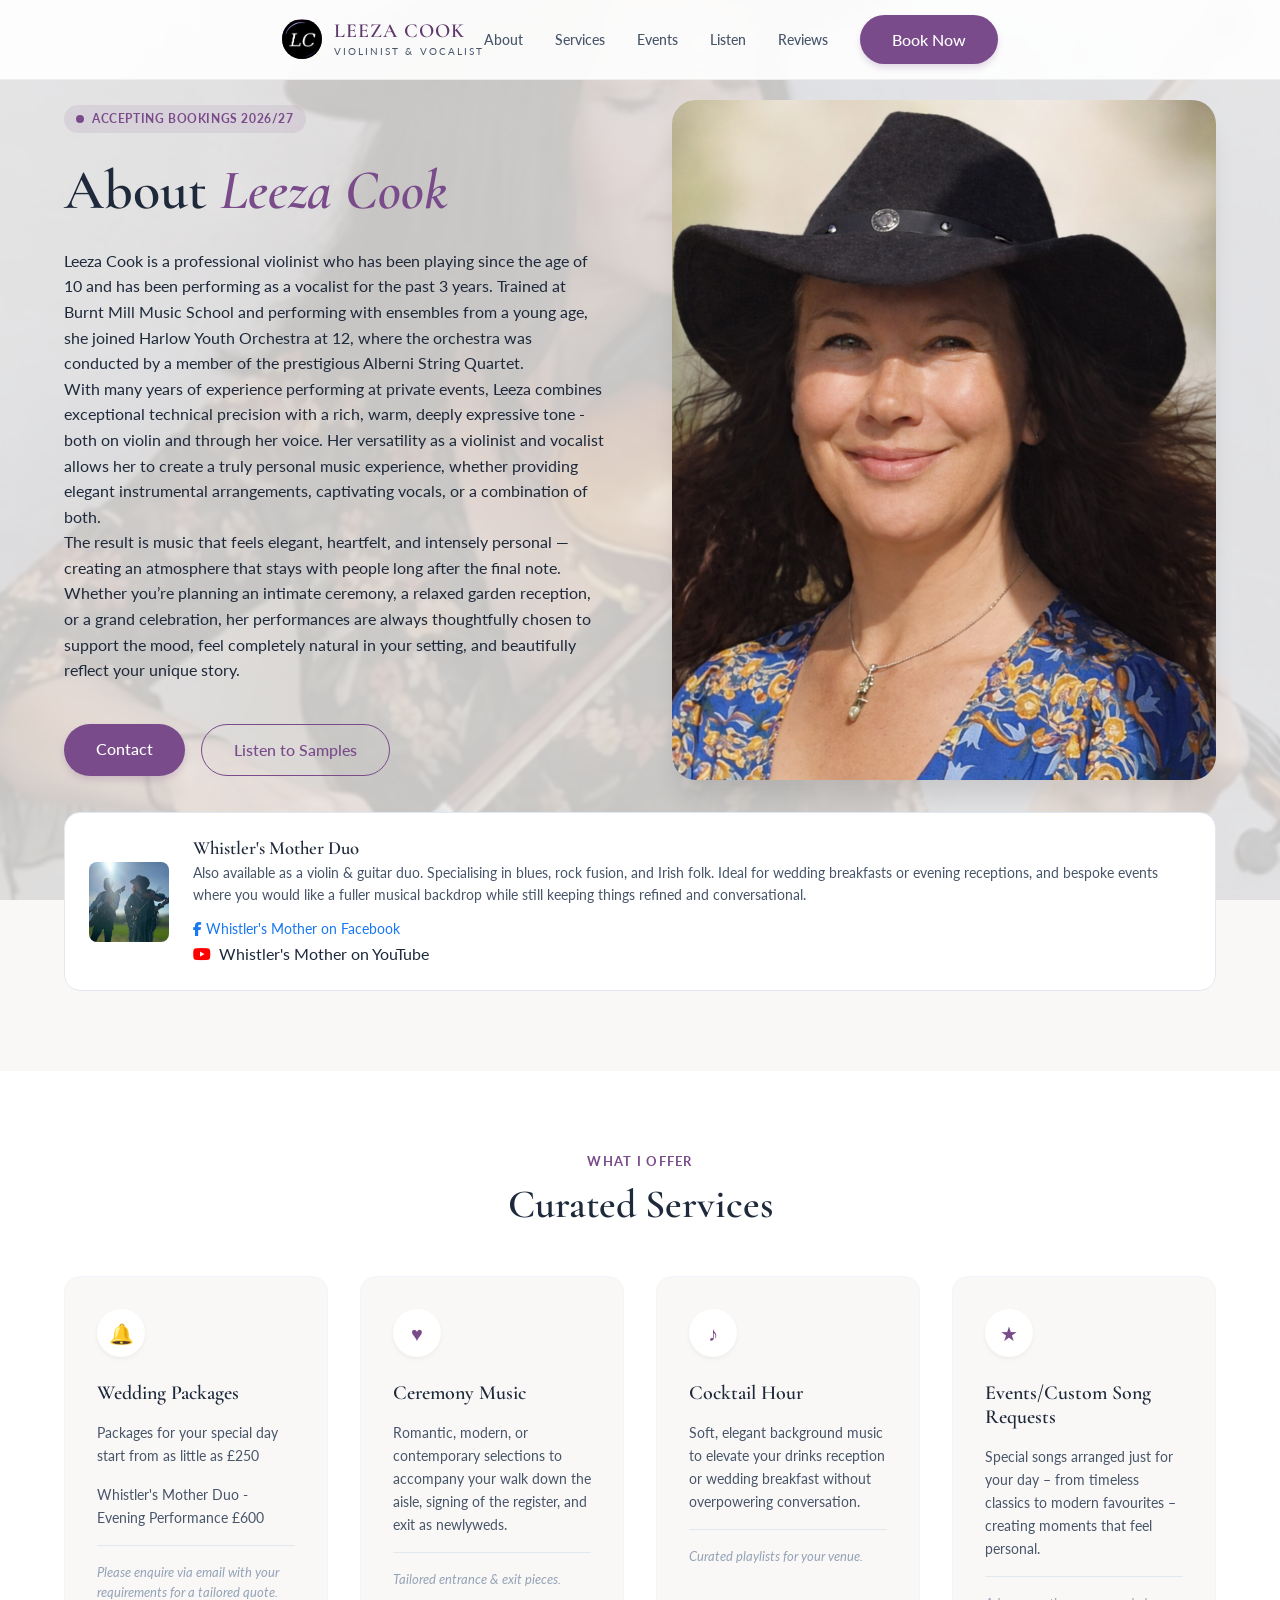
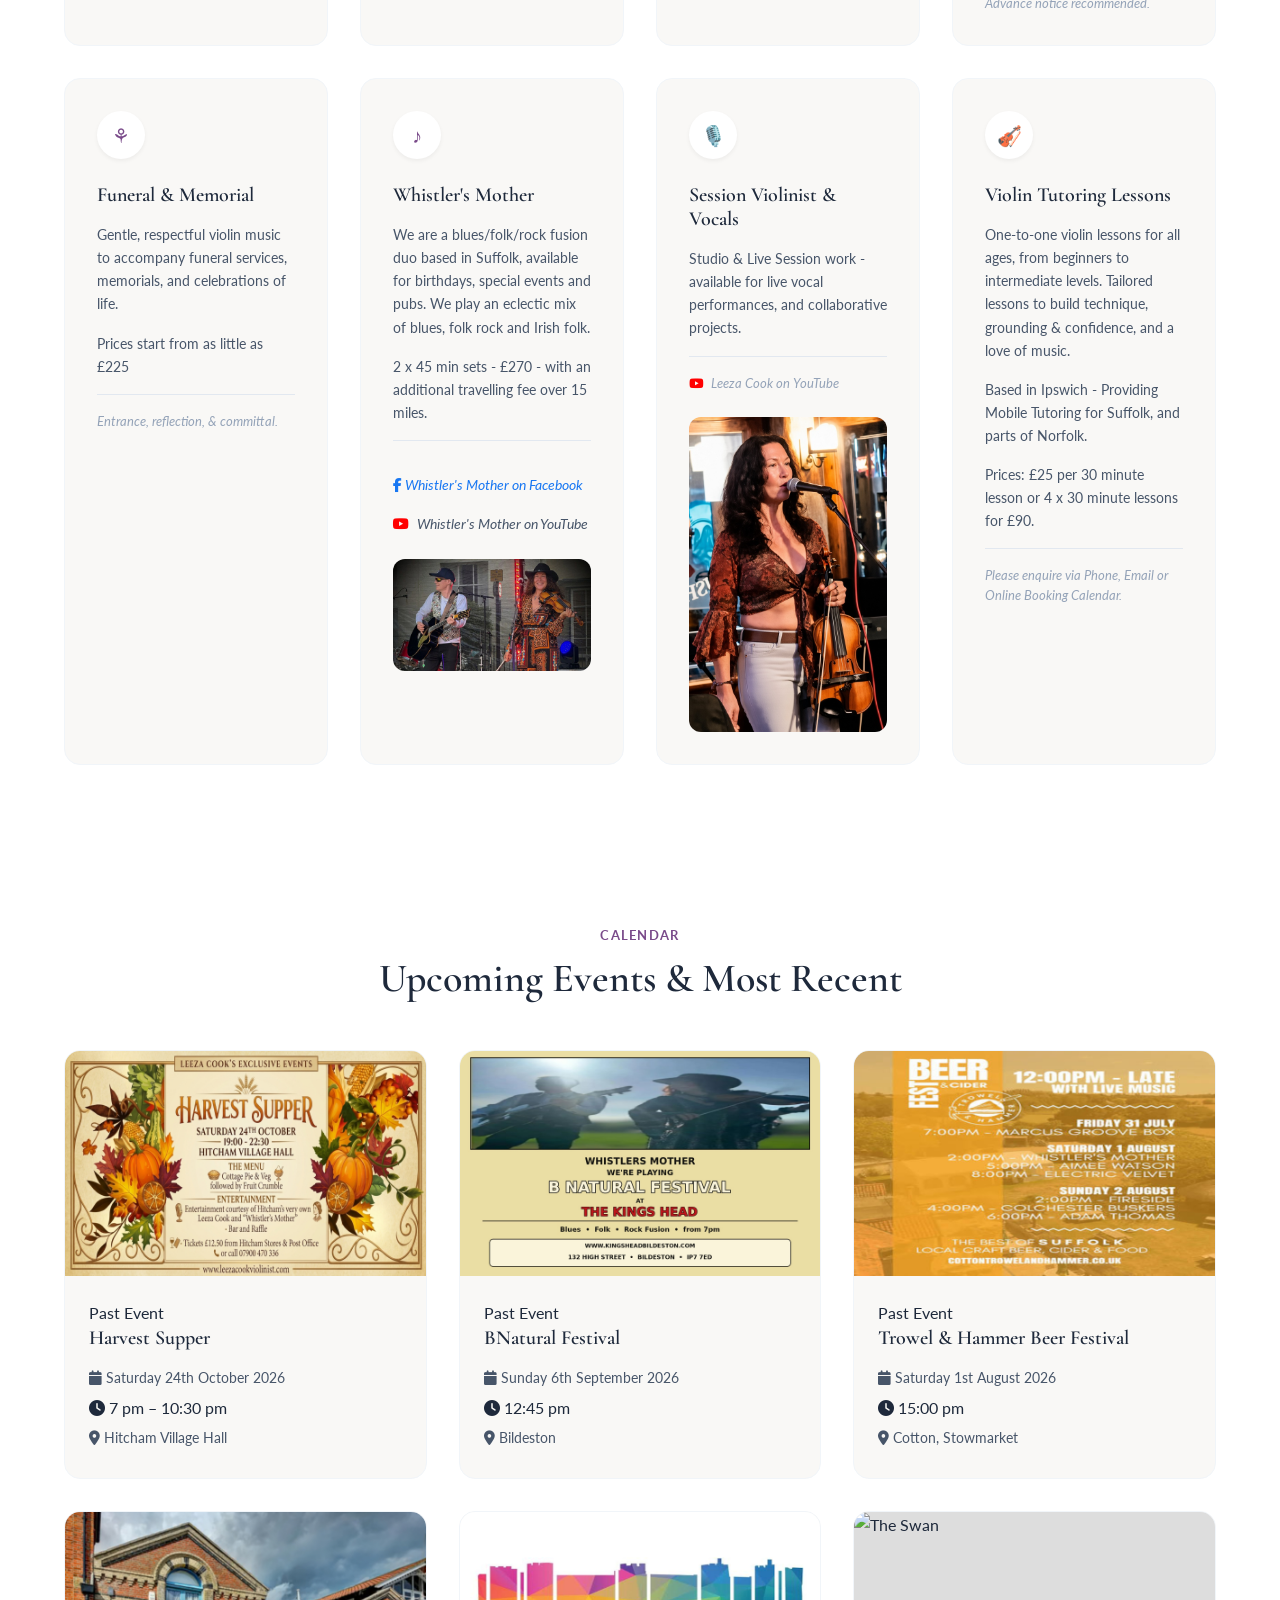
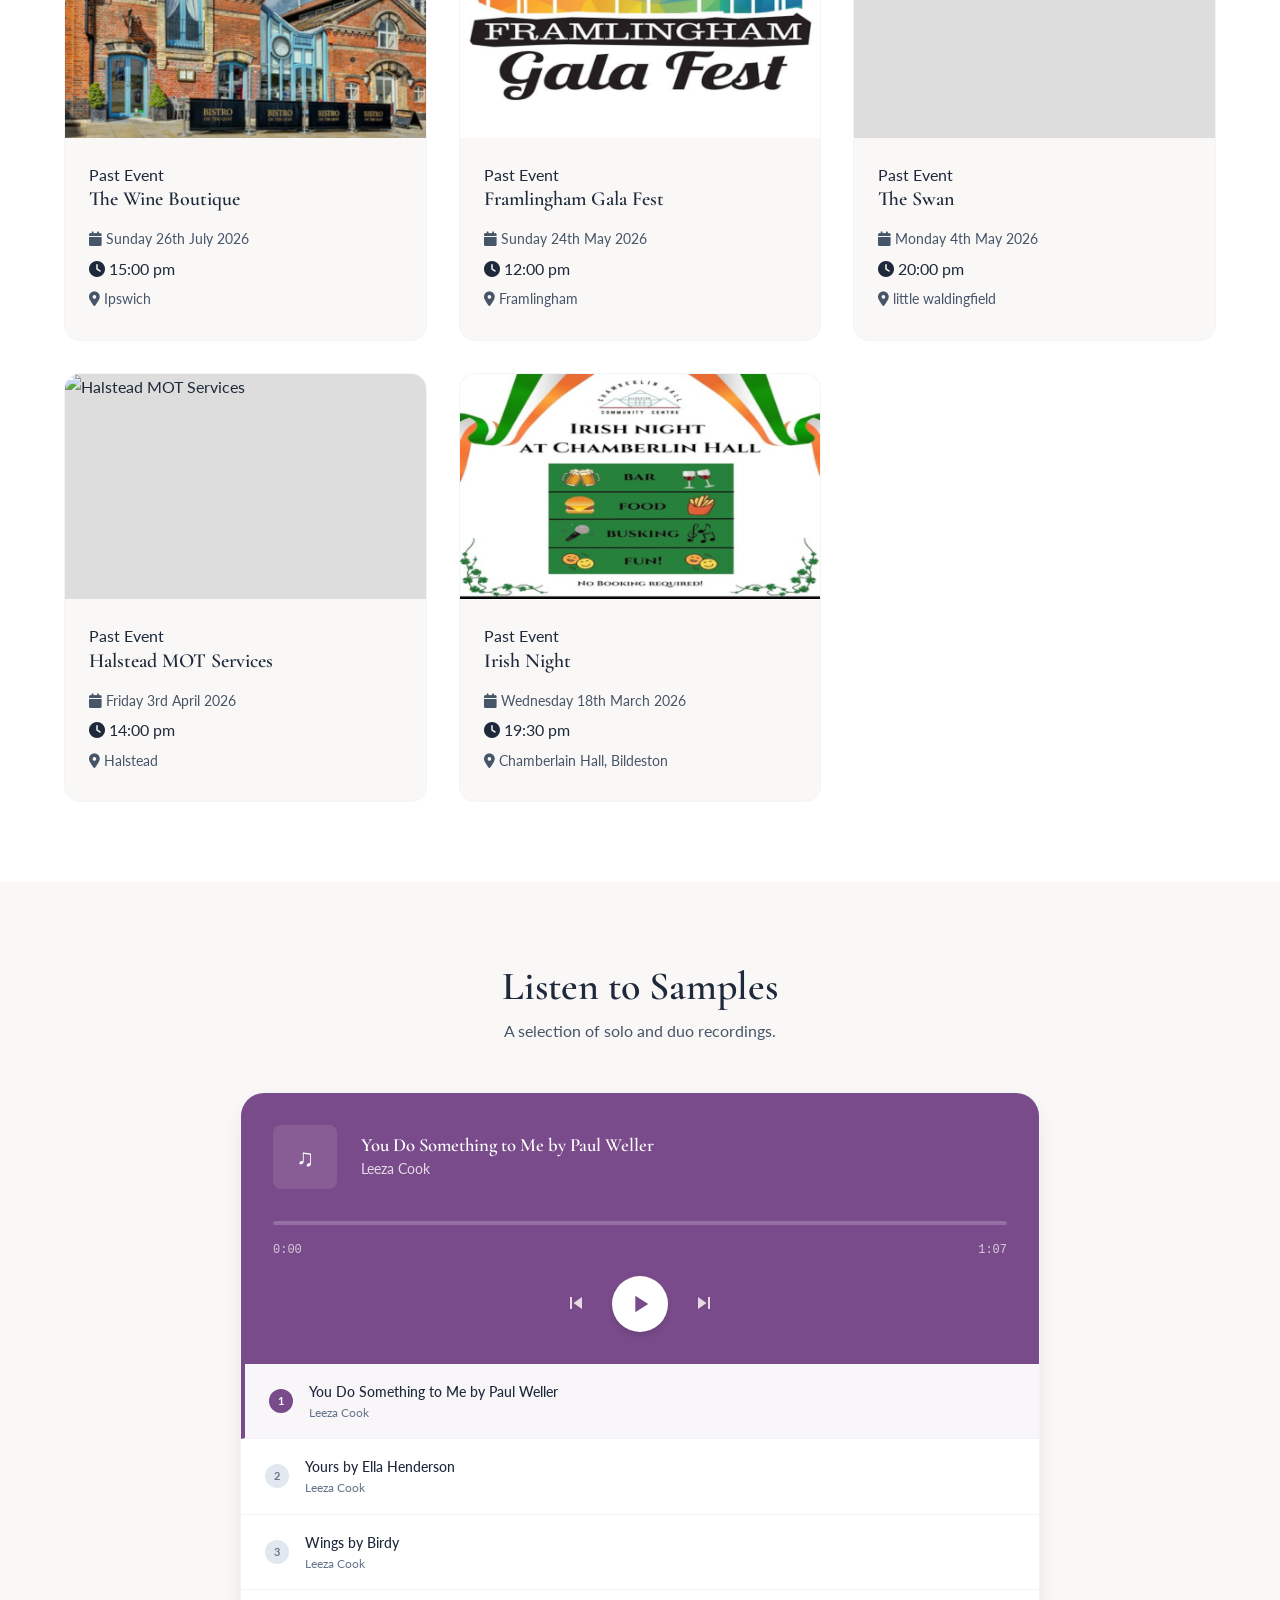
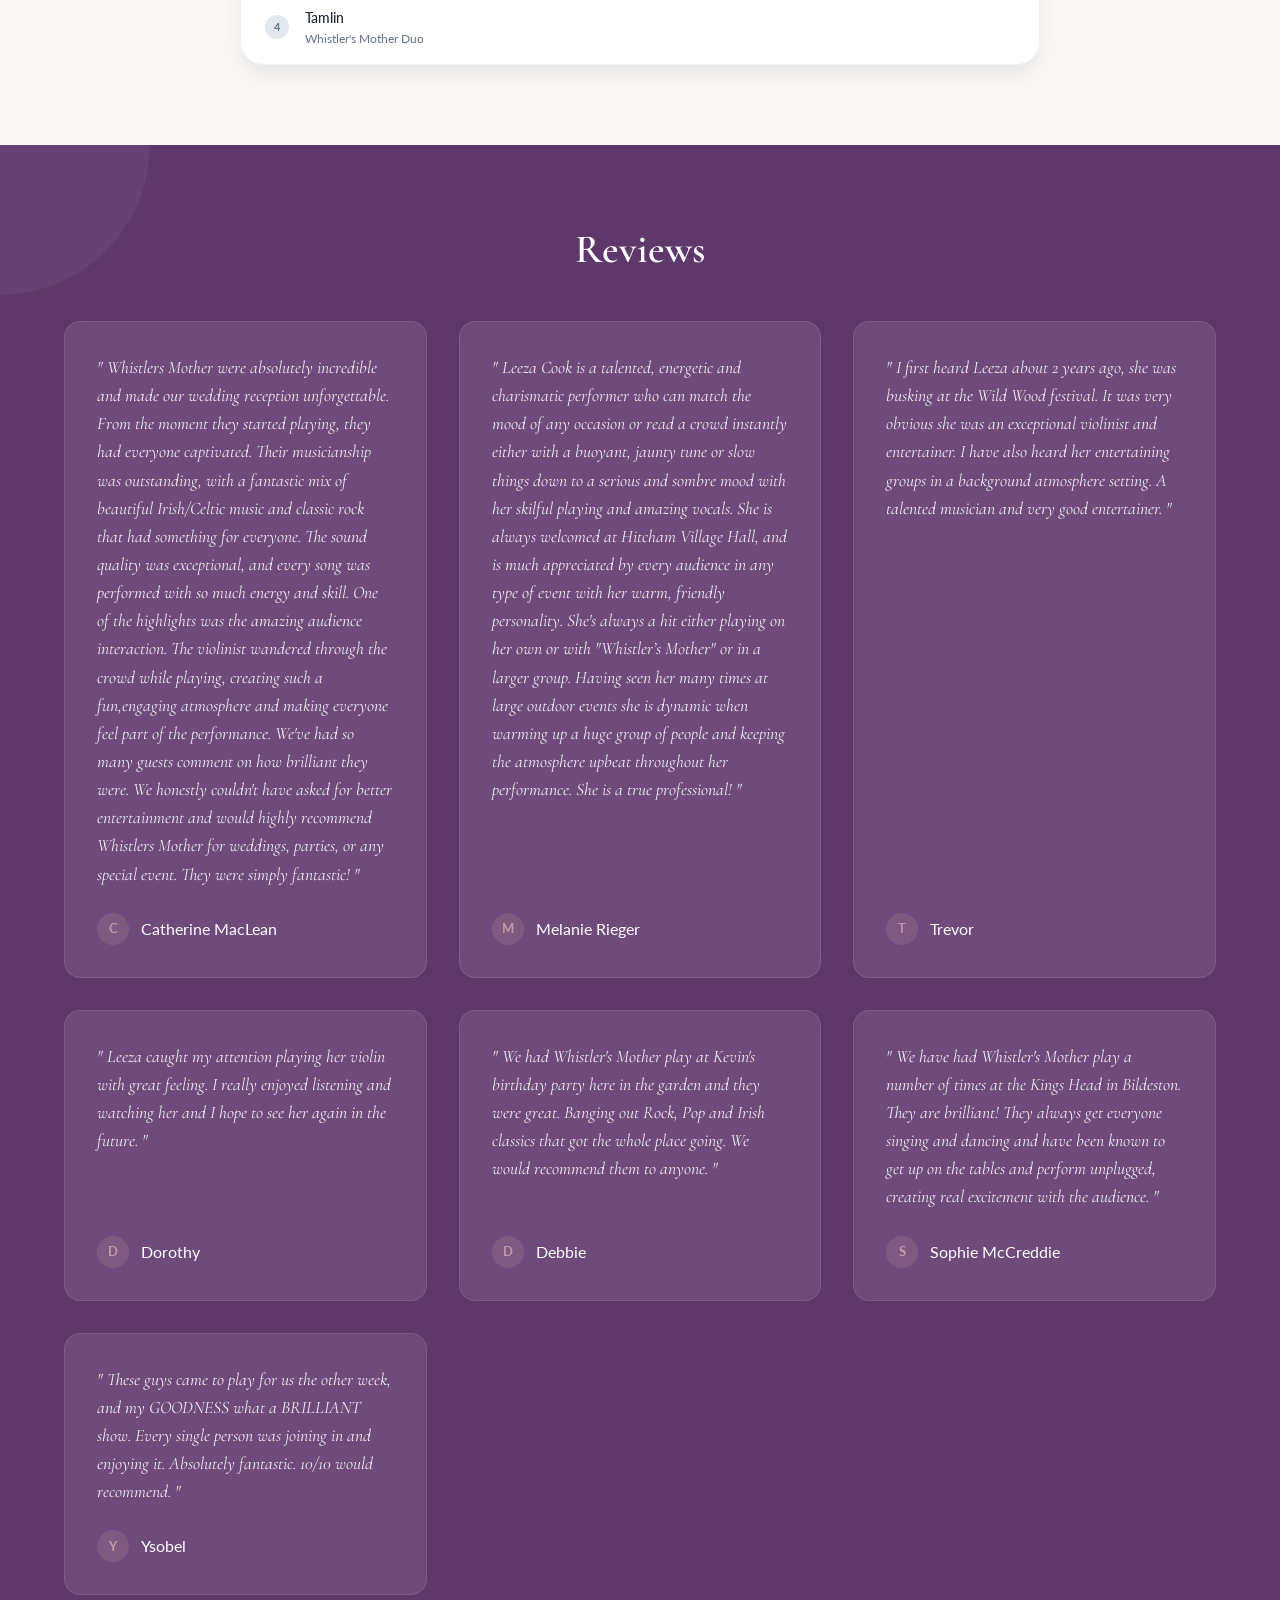
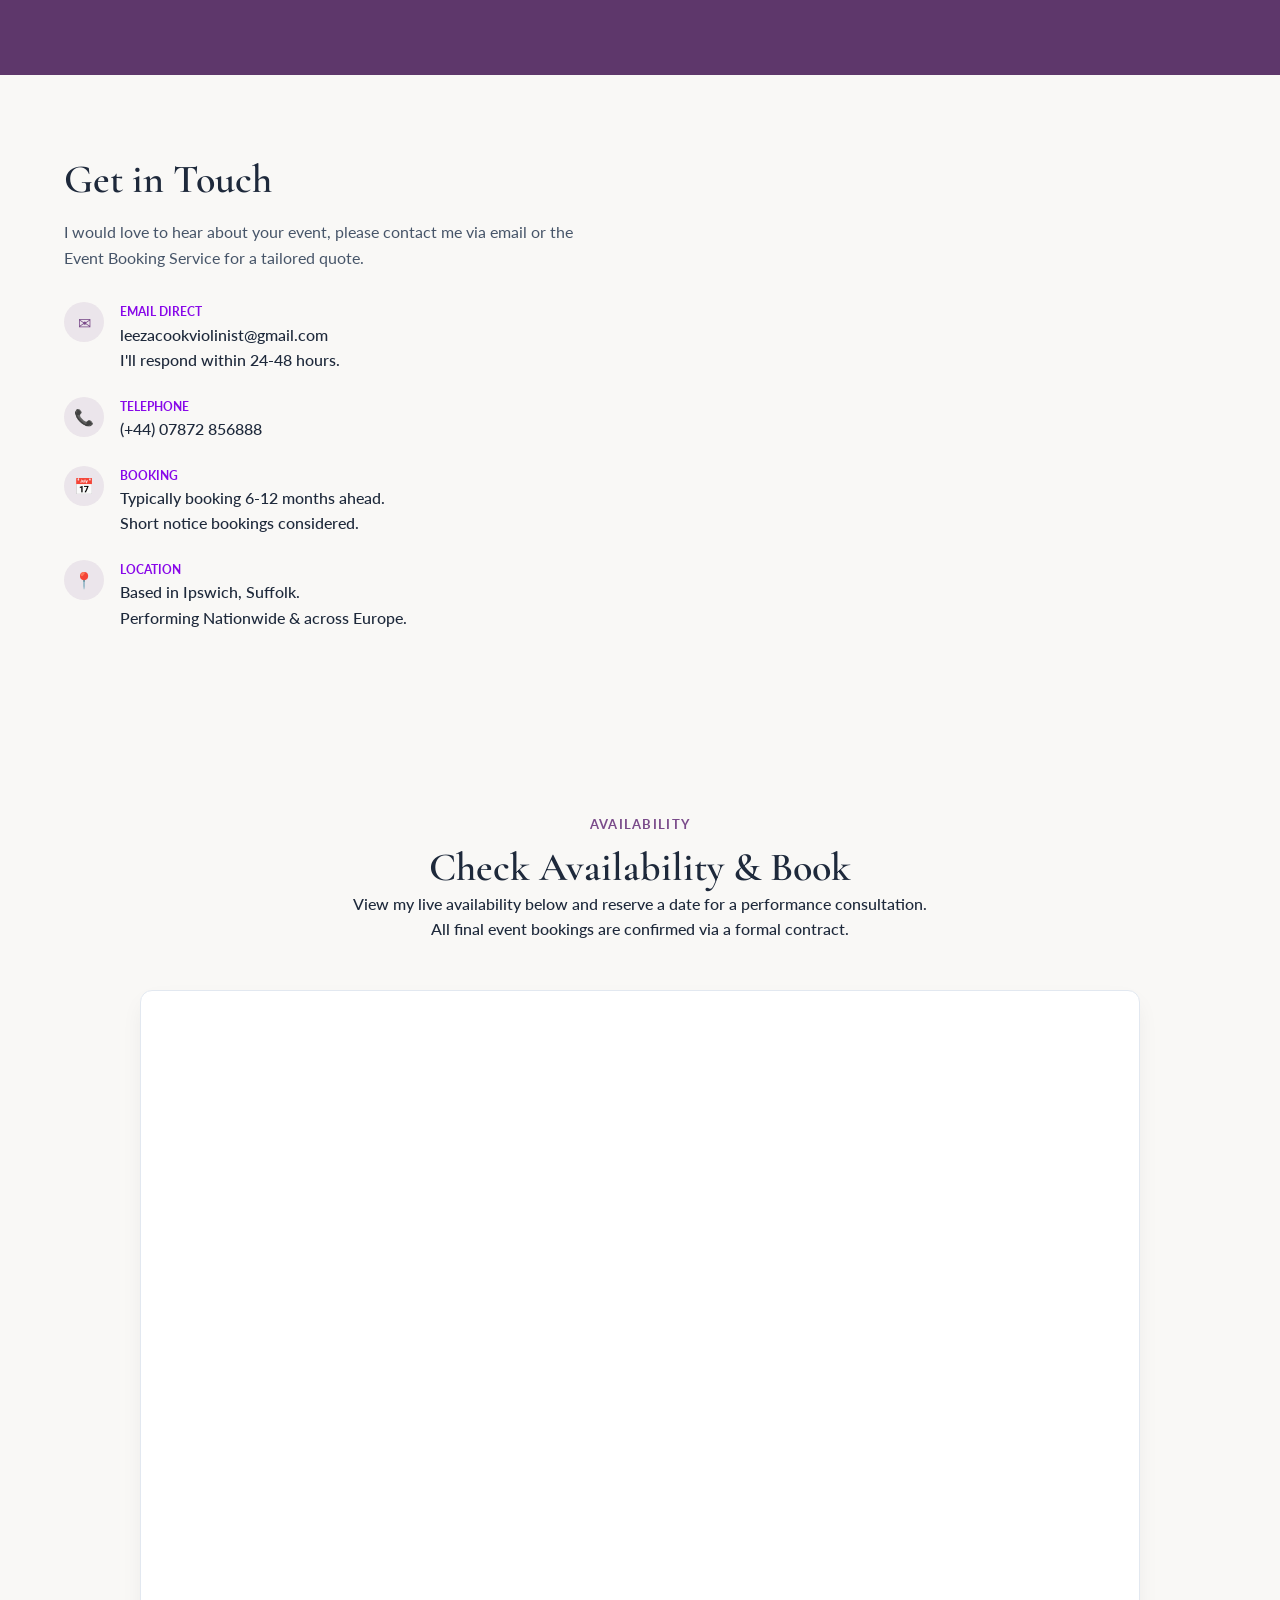
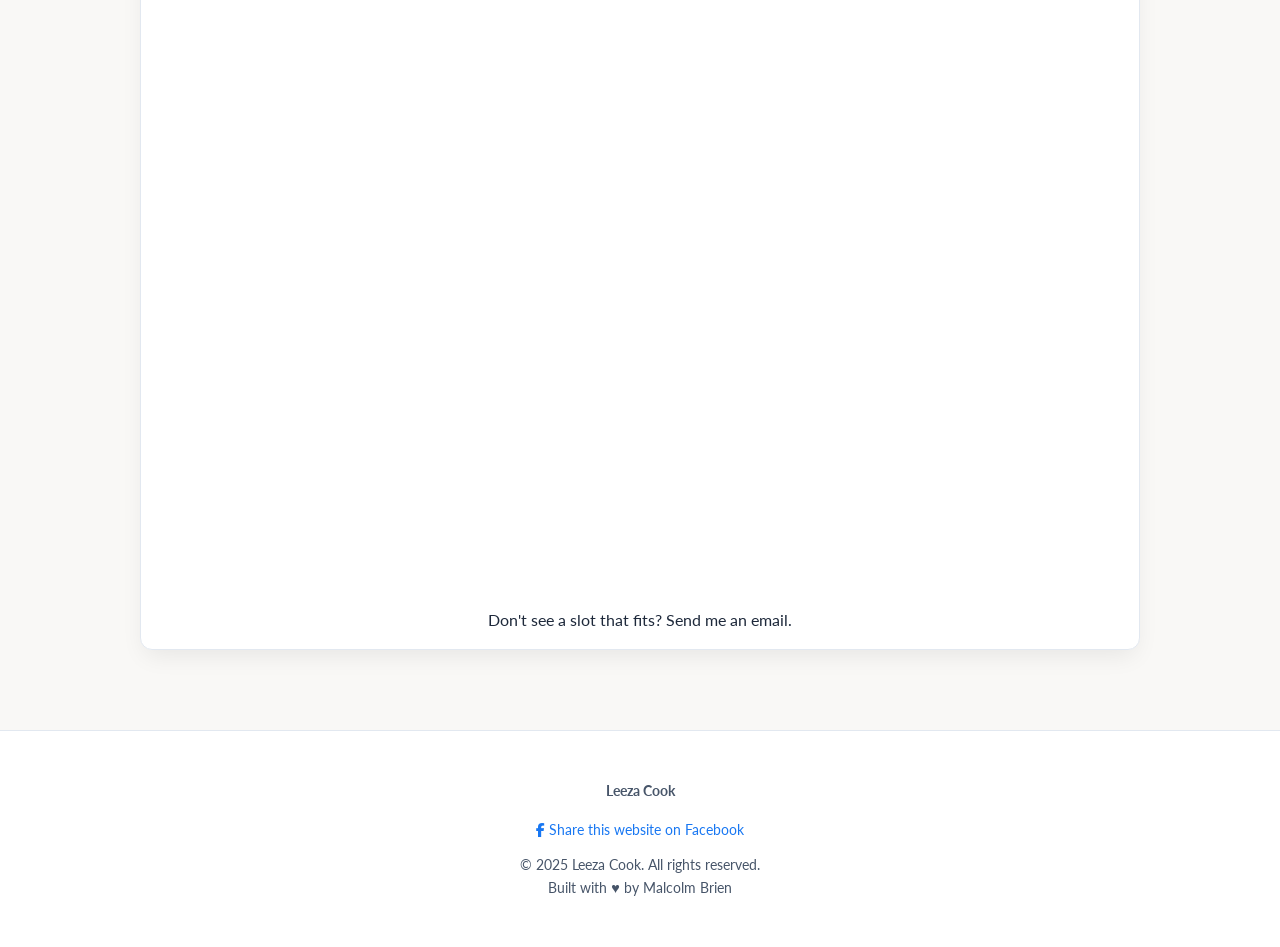
==== commit ed23b66f: "Add files via upload" ====
--- a/index.html
+++ b/index.html
@@ -1084,7 +1084,7 @@
     <div class="container">
         <div class="section-header">
             <span class="section-subtitle">Calendar</span>
-            <h2>Upcoming Events</h2>
+            <h2>Upcoming Events & Most Recent</h2>
         </div>
 
         <div class="events-grid">
@@ -1162,7 +1162,7 @@
                 <!-- Event 6 -->
 <div class="event-card" data-date="2026-05-04">
     <div class="event-image">
-        <img src="./image/Demo-01.jpg" alt="The Swan">
+        <img src="./image/swan.jpg" alt="The Swan">
     </div>
     <div class="event-content">
         <span class="event-status-badge badge-upcoming">Upcoming</span>
@@ -1176,7 +1176,7 @@
                 <!-- Event 7 -->
 <div class="event-card" data-date="2026-04-03">
     <div class="event-image">
-        <img src="./image/Demo-01.jpg" alt="Halstead MOT Services">
+        <img src="./image/MOT.jpg" alt="Halstead MOT Services">
     </div>
     <div class="event-content">
         <span class="event-status-badge badge-upcoming">Upcoming</span>
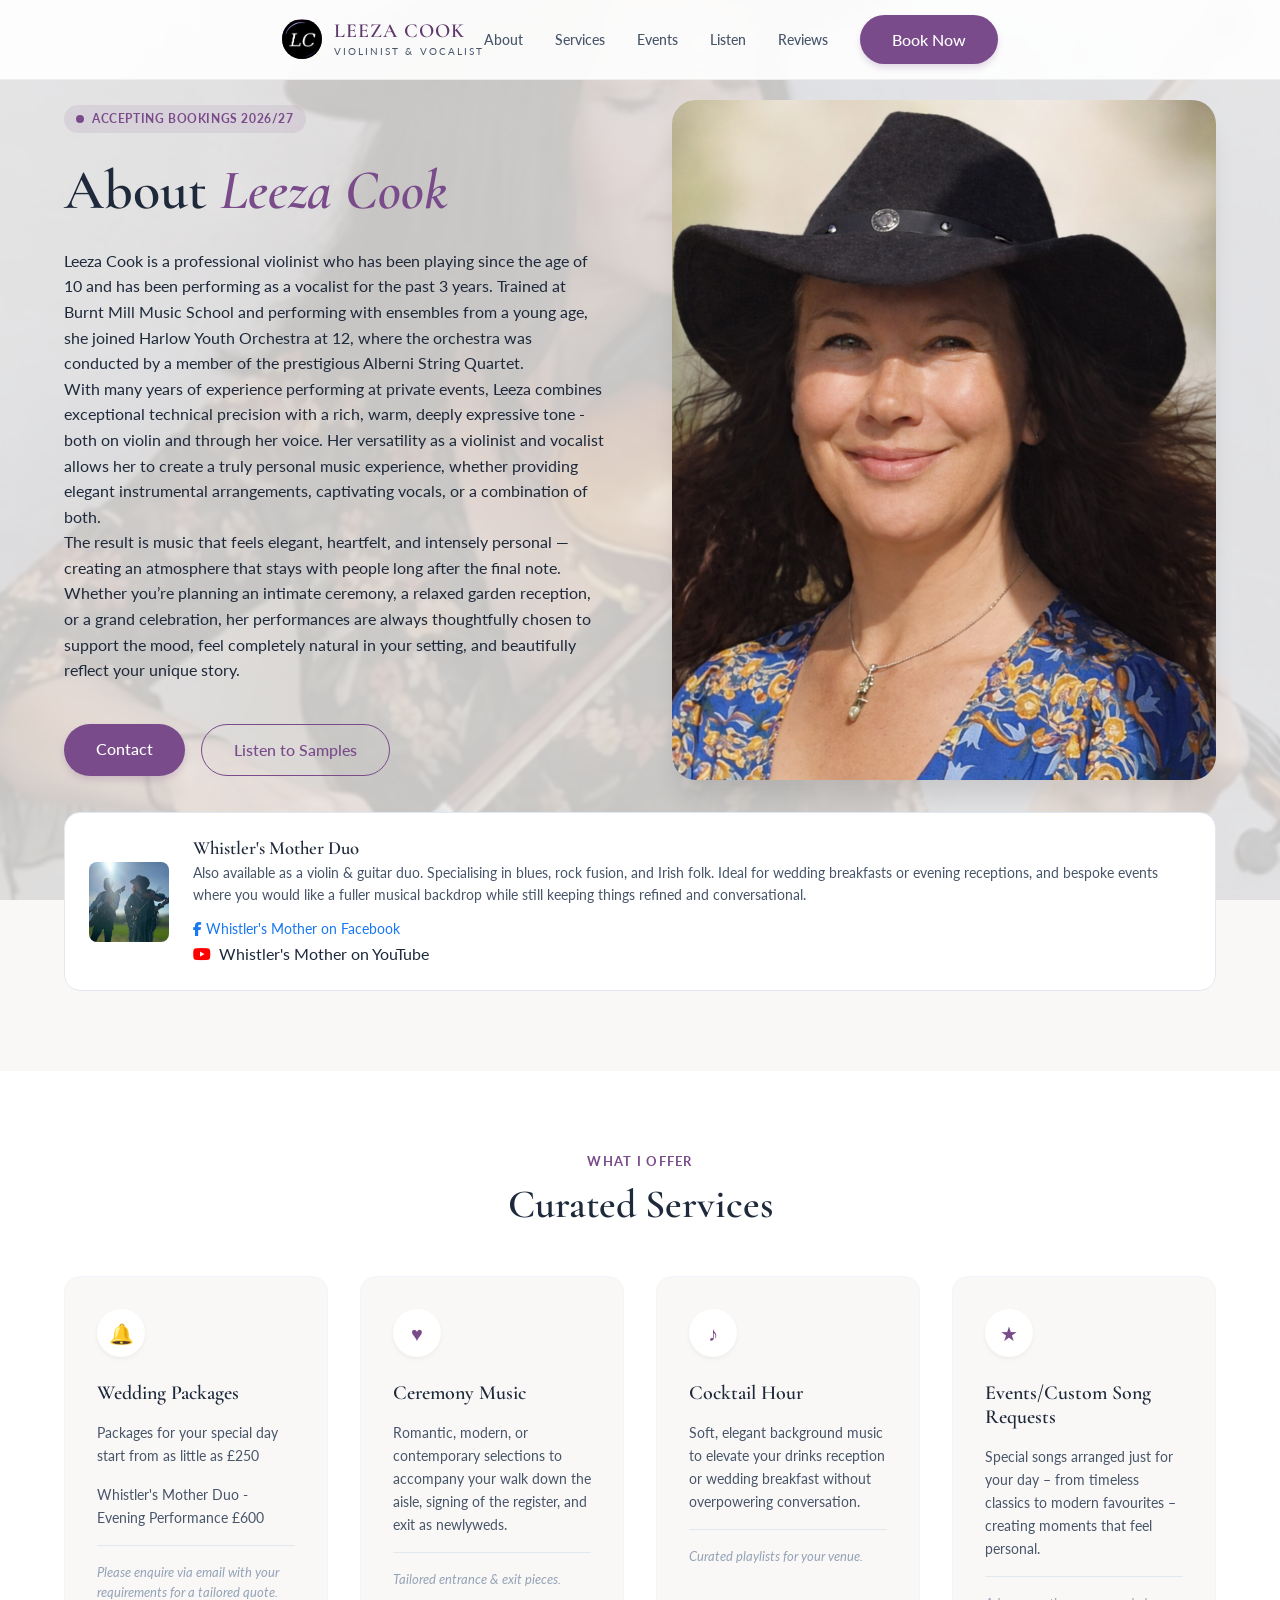
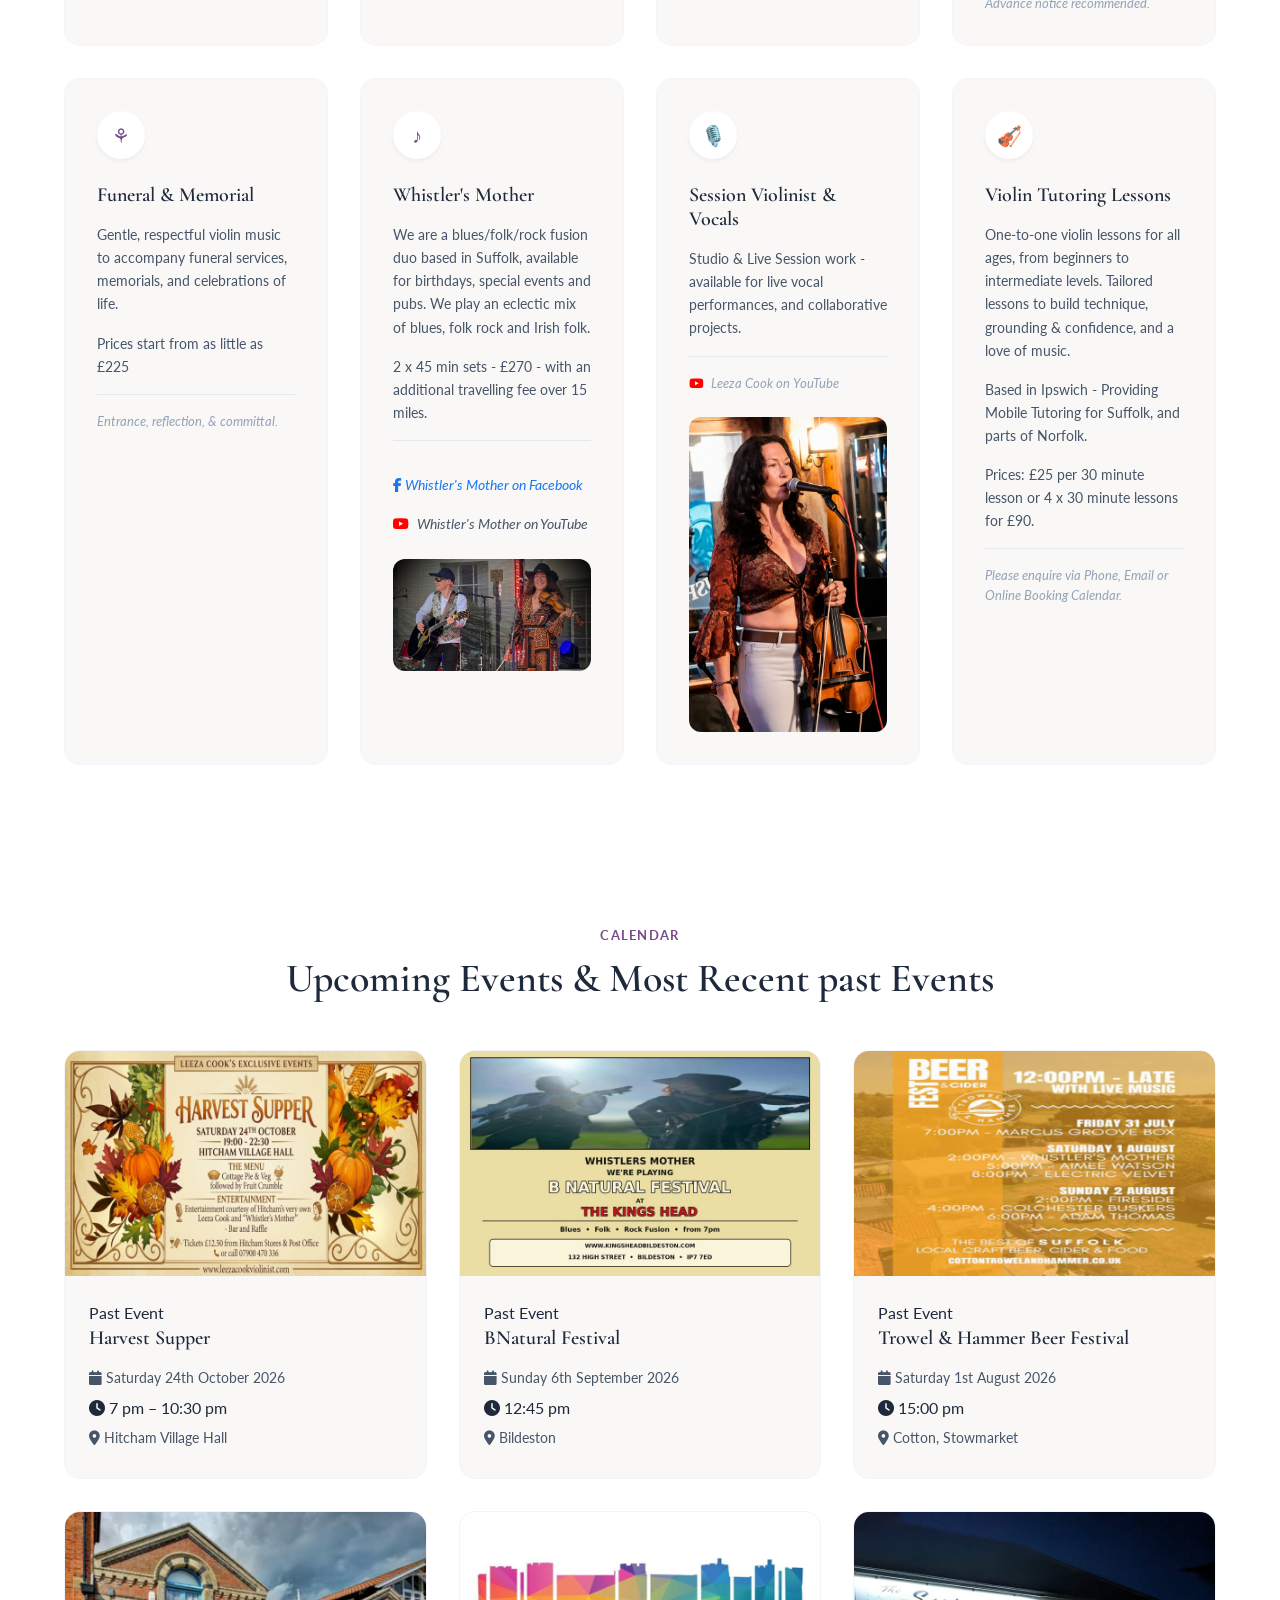
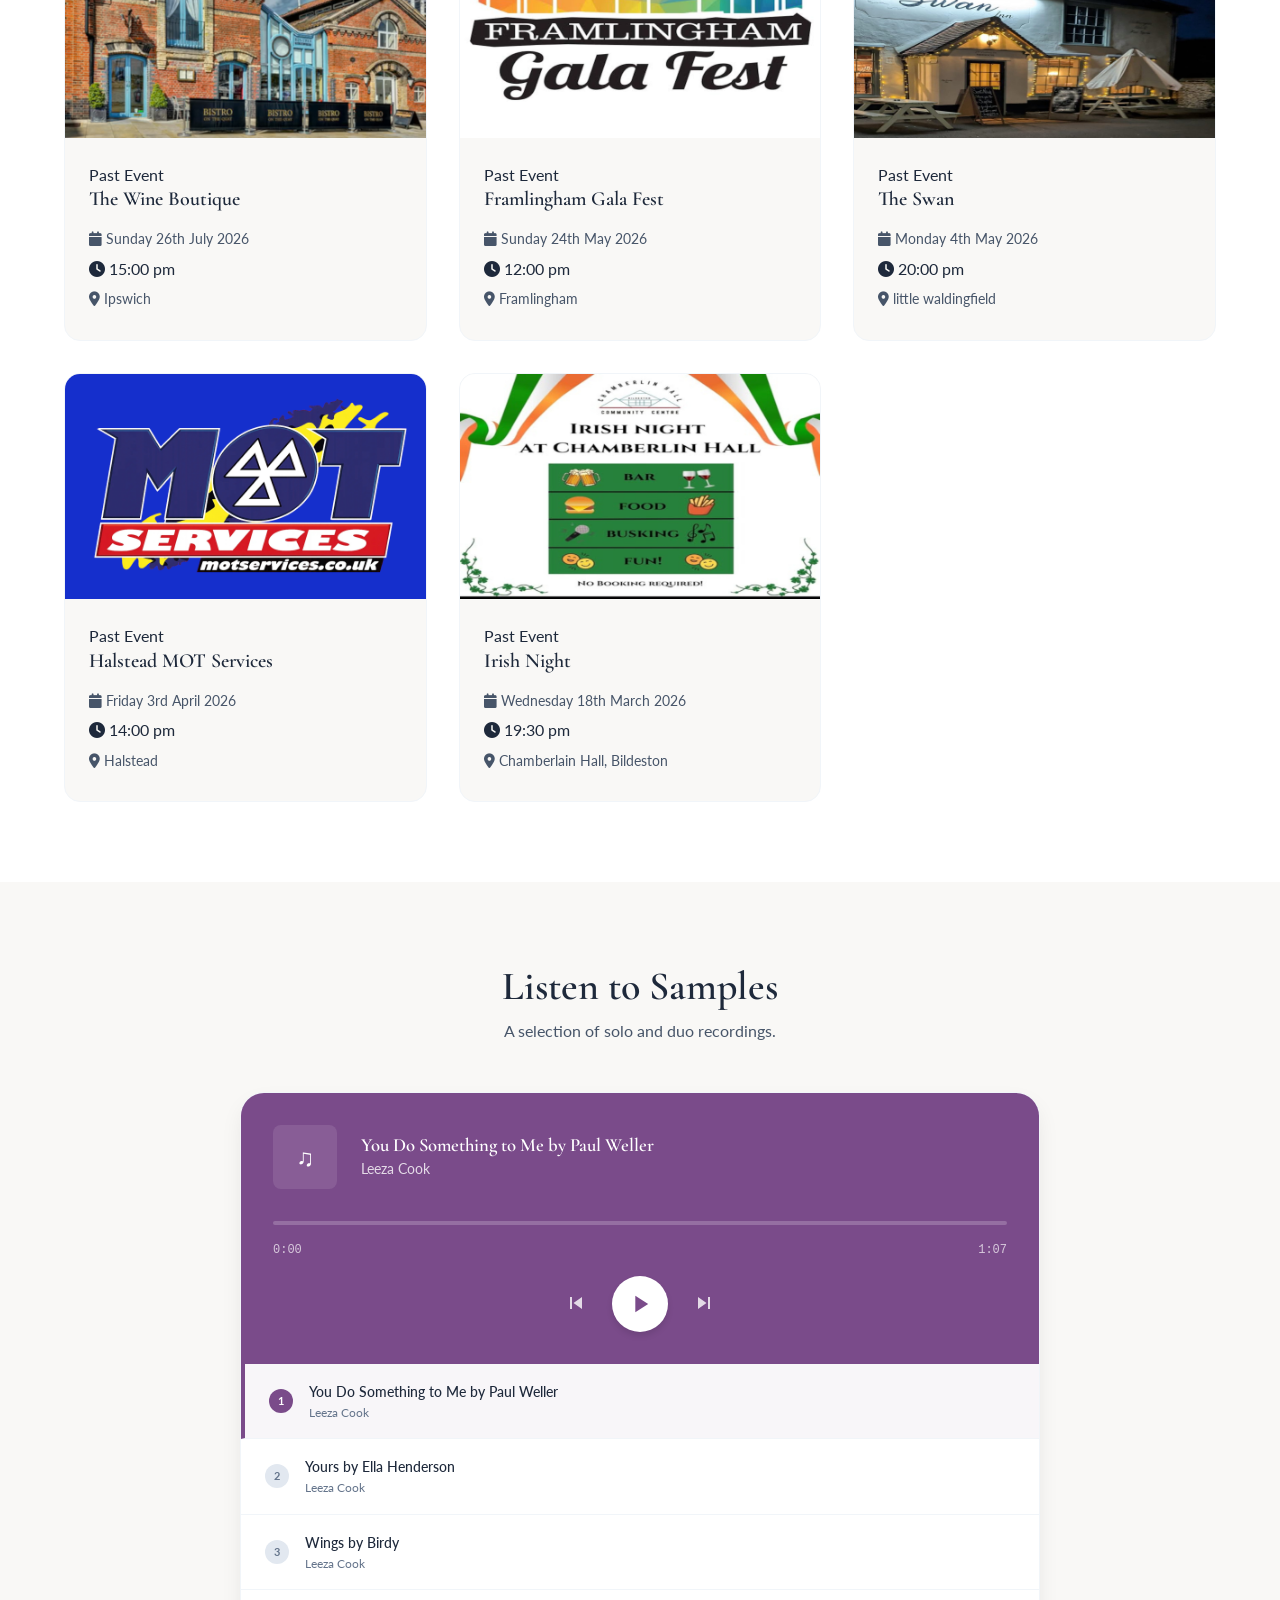
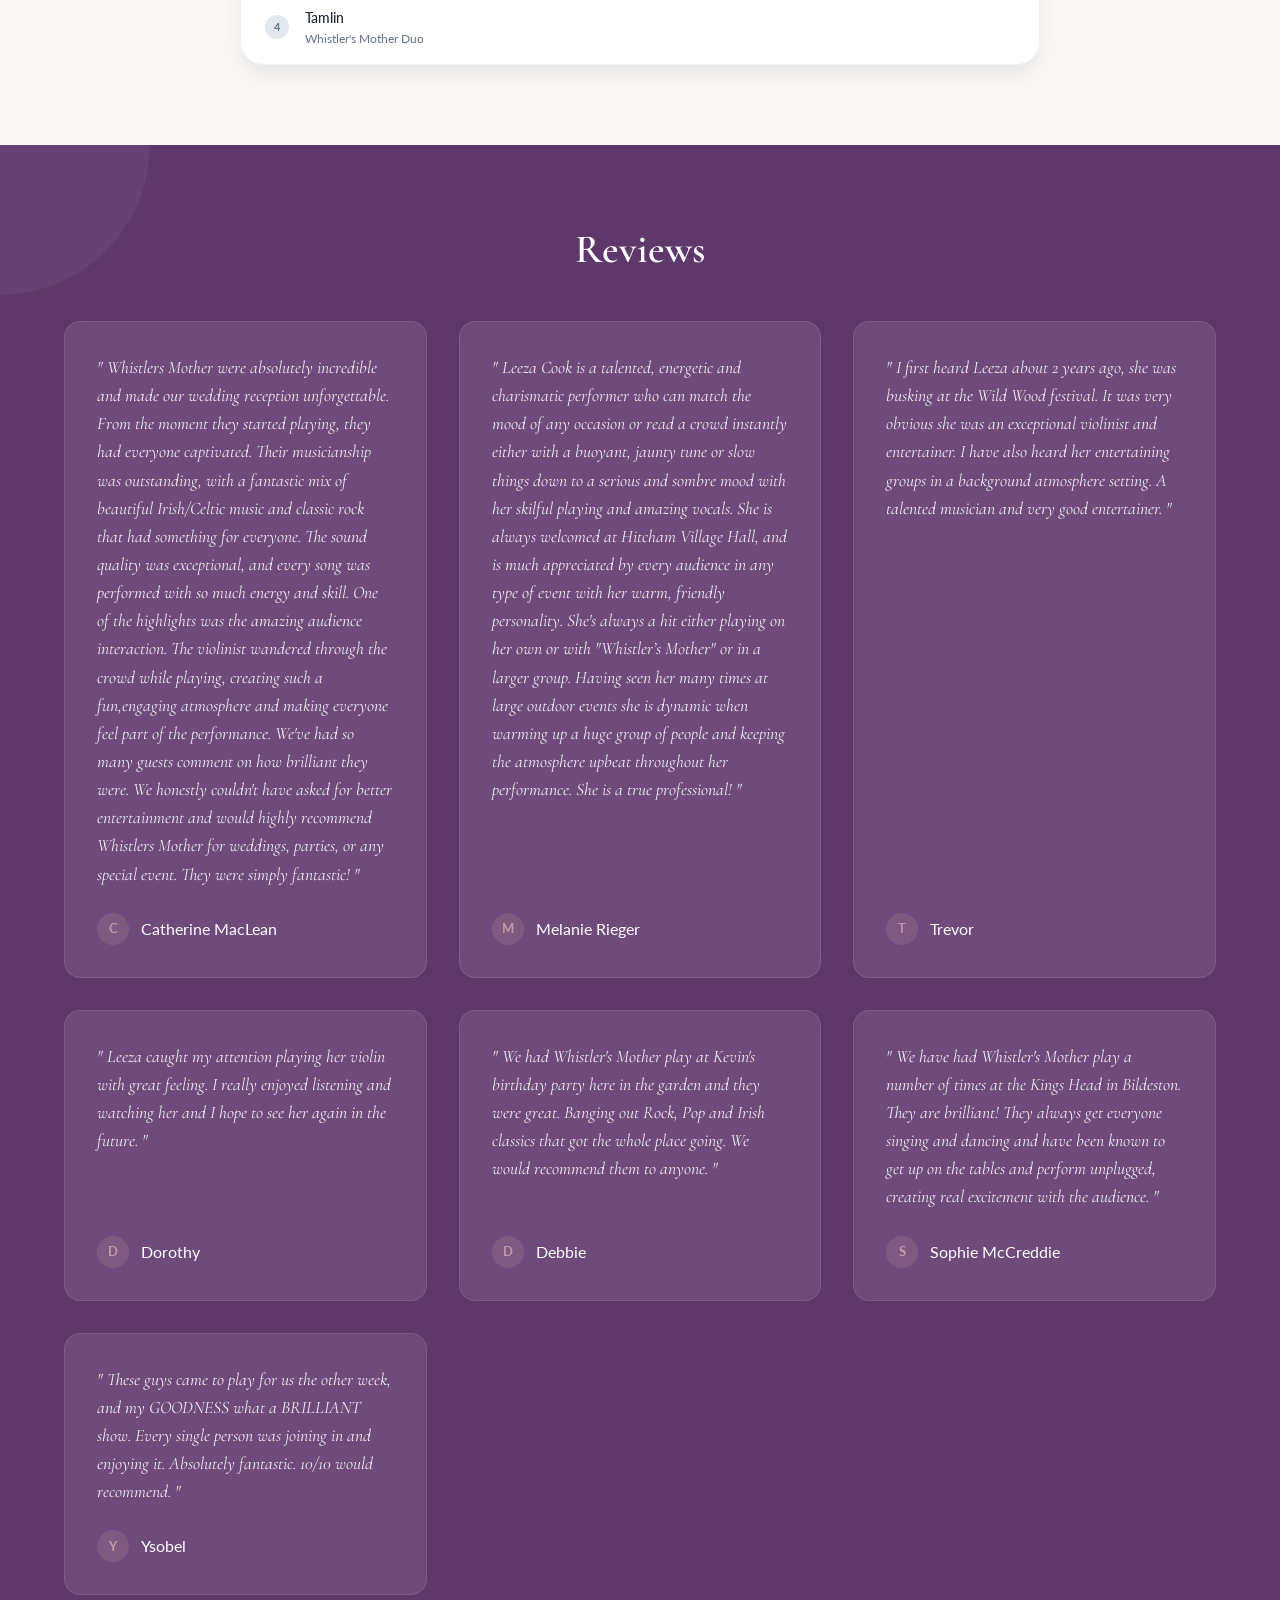
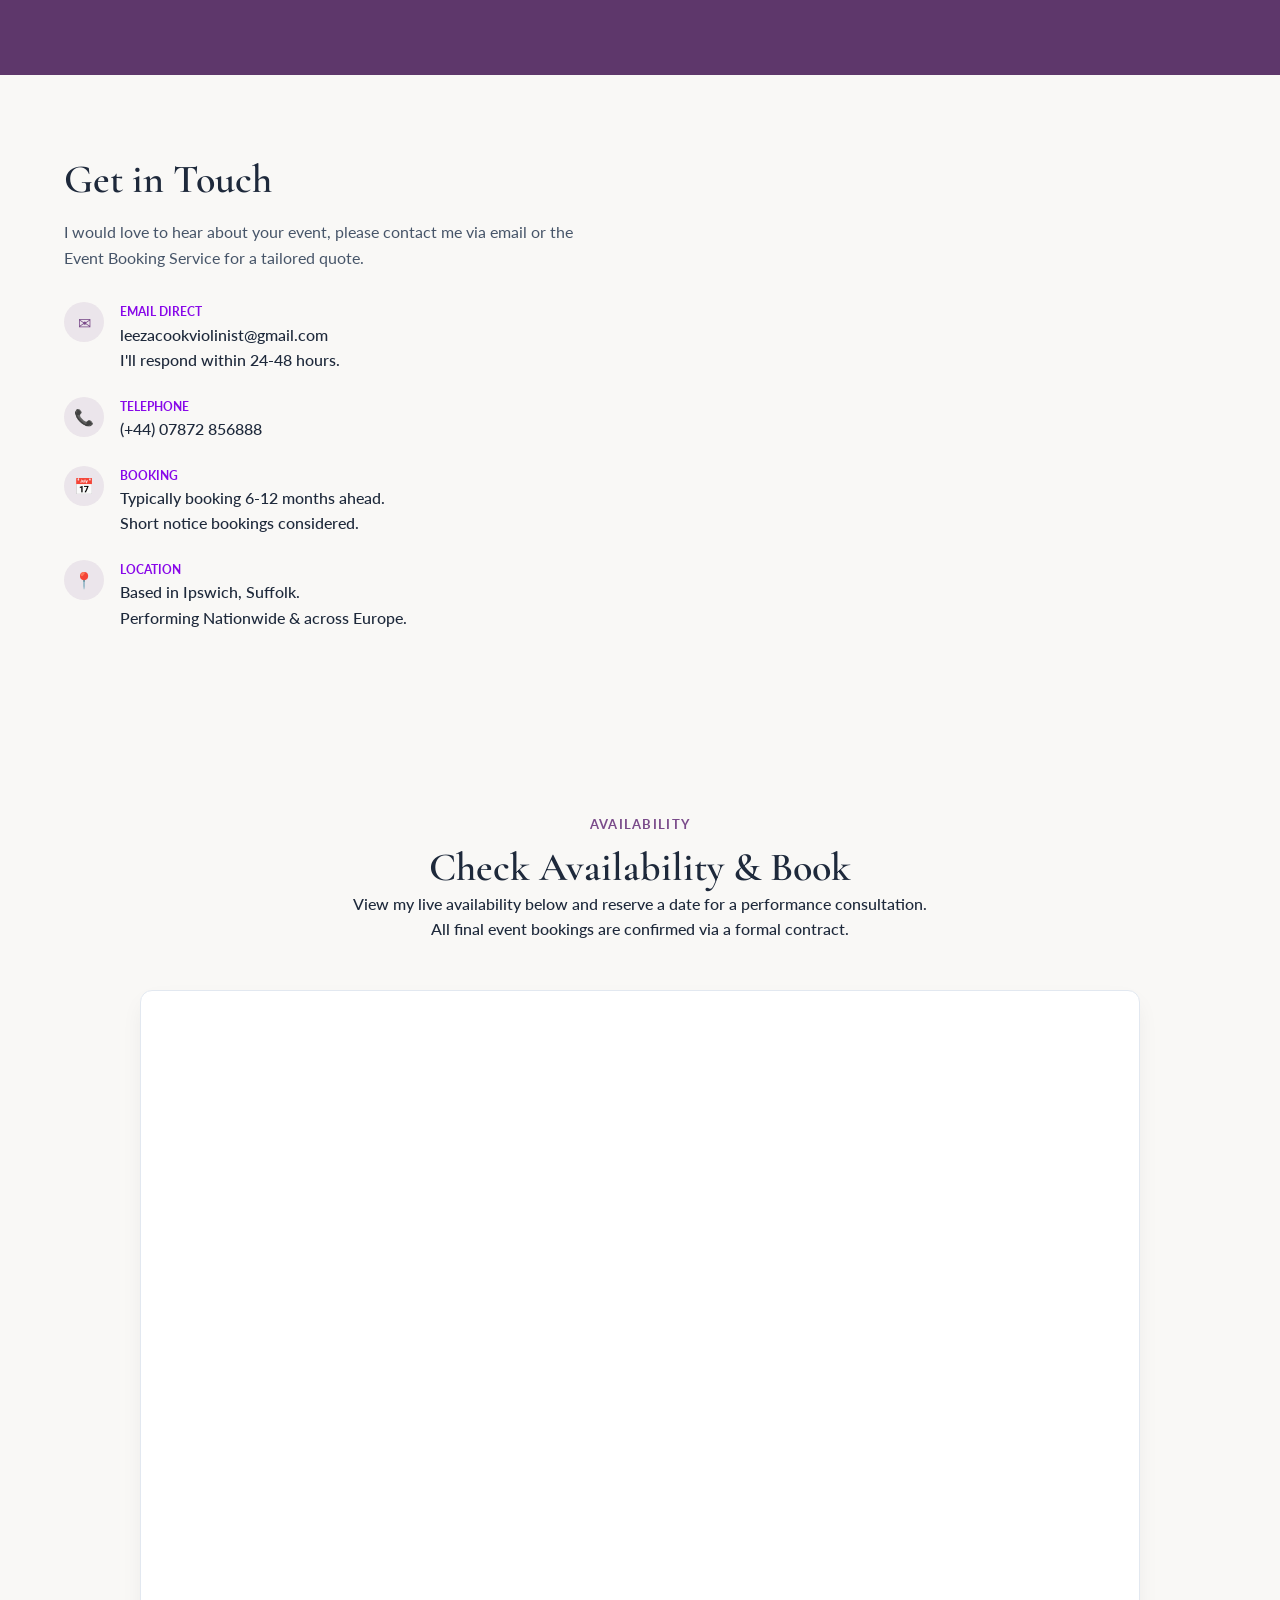
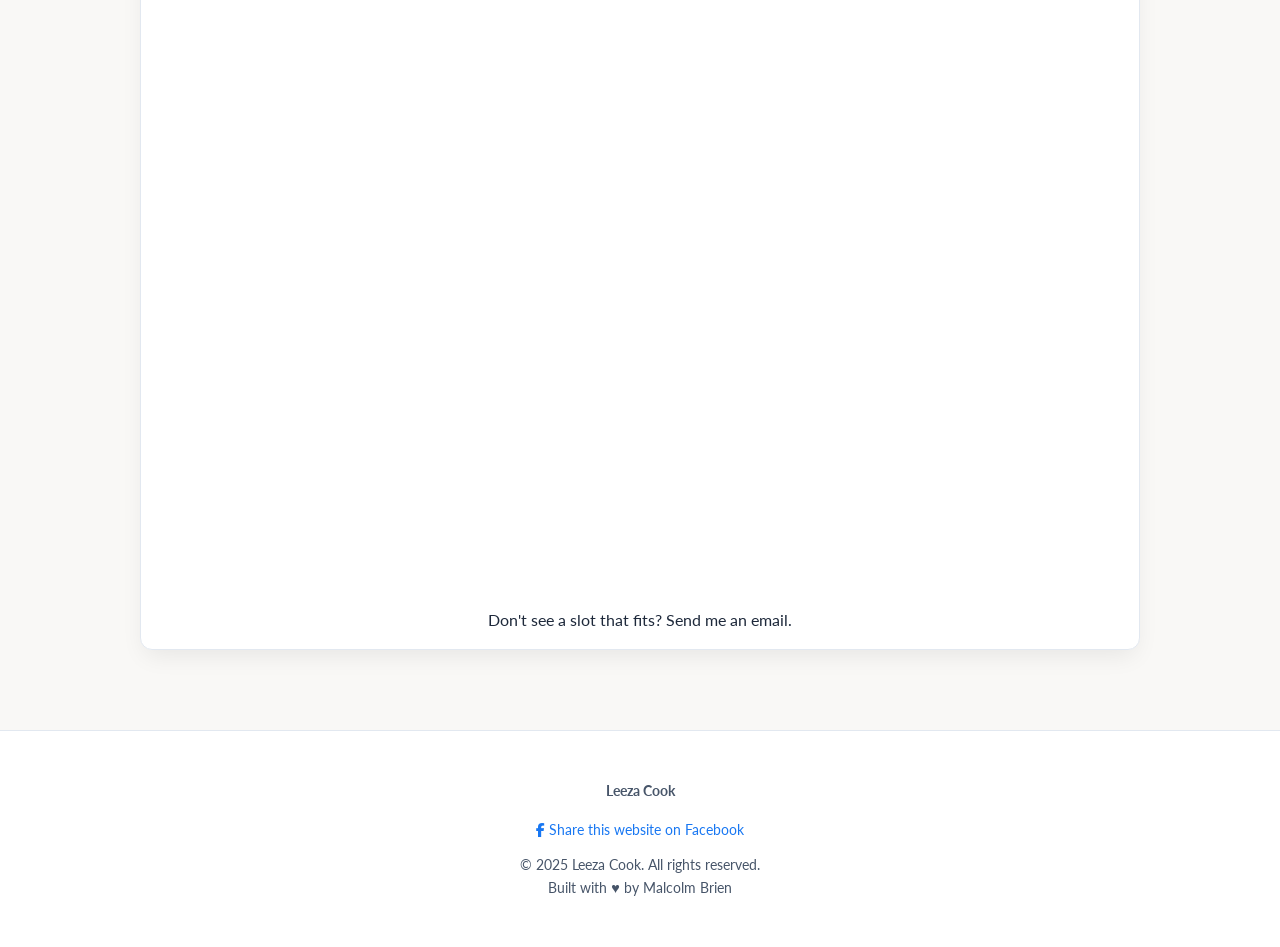
==== commit 3c7bd5f7: "Add files via upload" ====
--- a/index.html
+++ b/index.html
@@ -1084,7 +1084,7 @@
     <div class="container">
         <div class="section-header">
             <span class="section-subtitle">Calendar</span>
-            <h2>Upcoming Events & Most Recent</h2>
+            <h2>Upcoming Events & Most Recent past Events</h2>
         </div>
 
         <div class="events-grid">
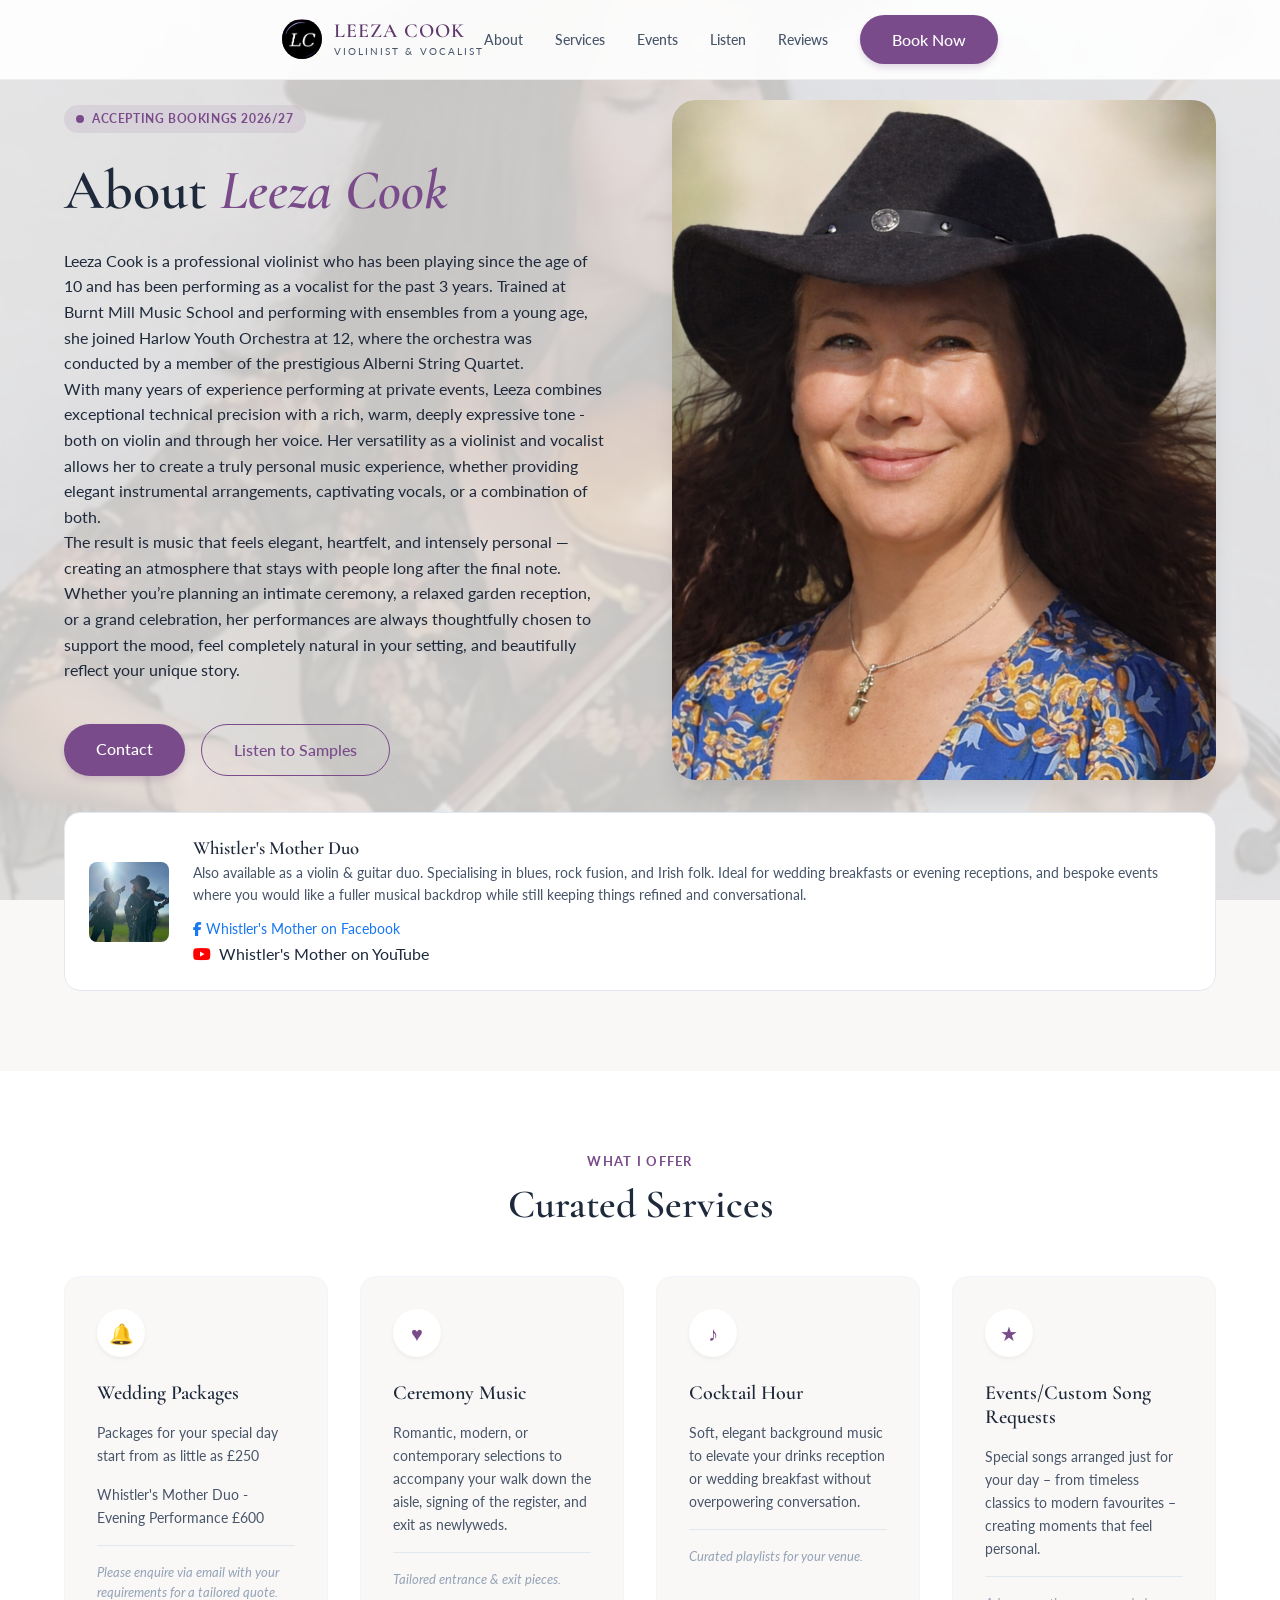
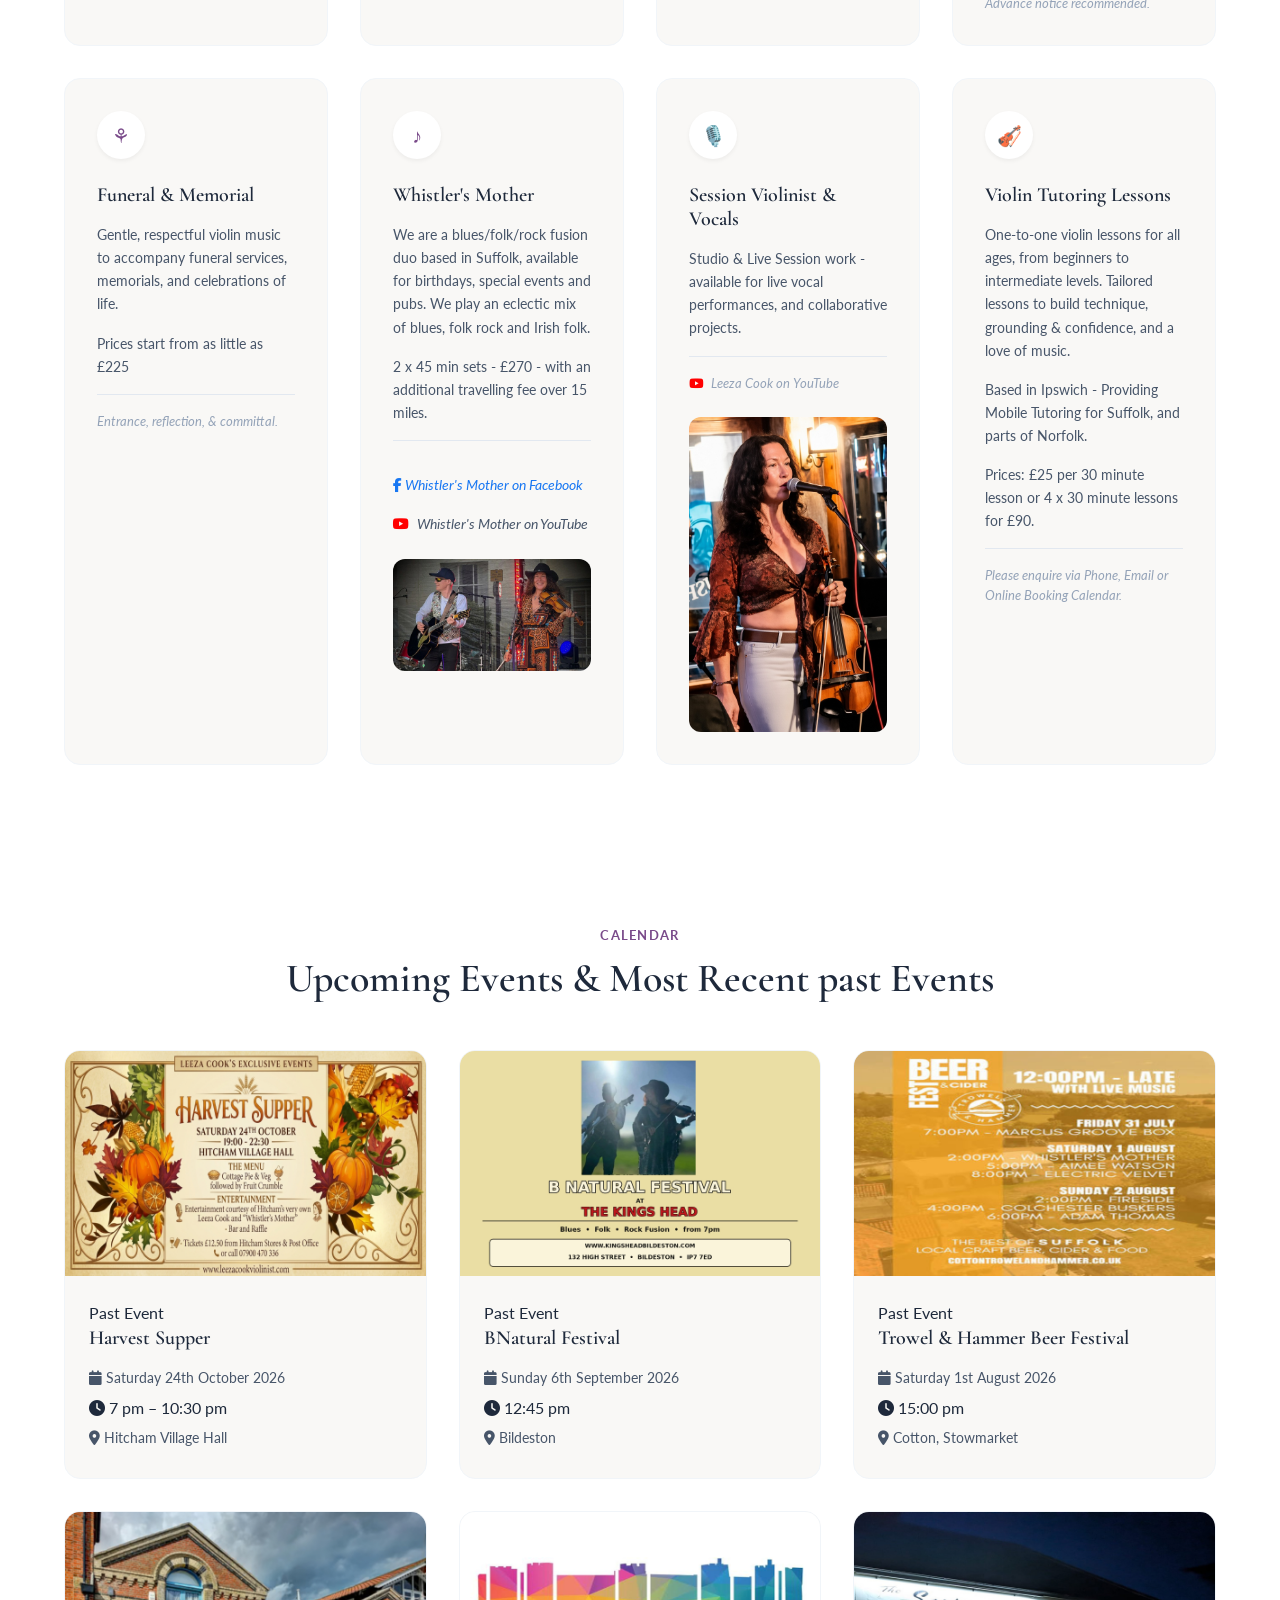
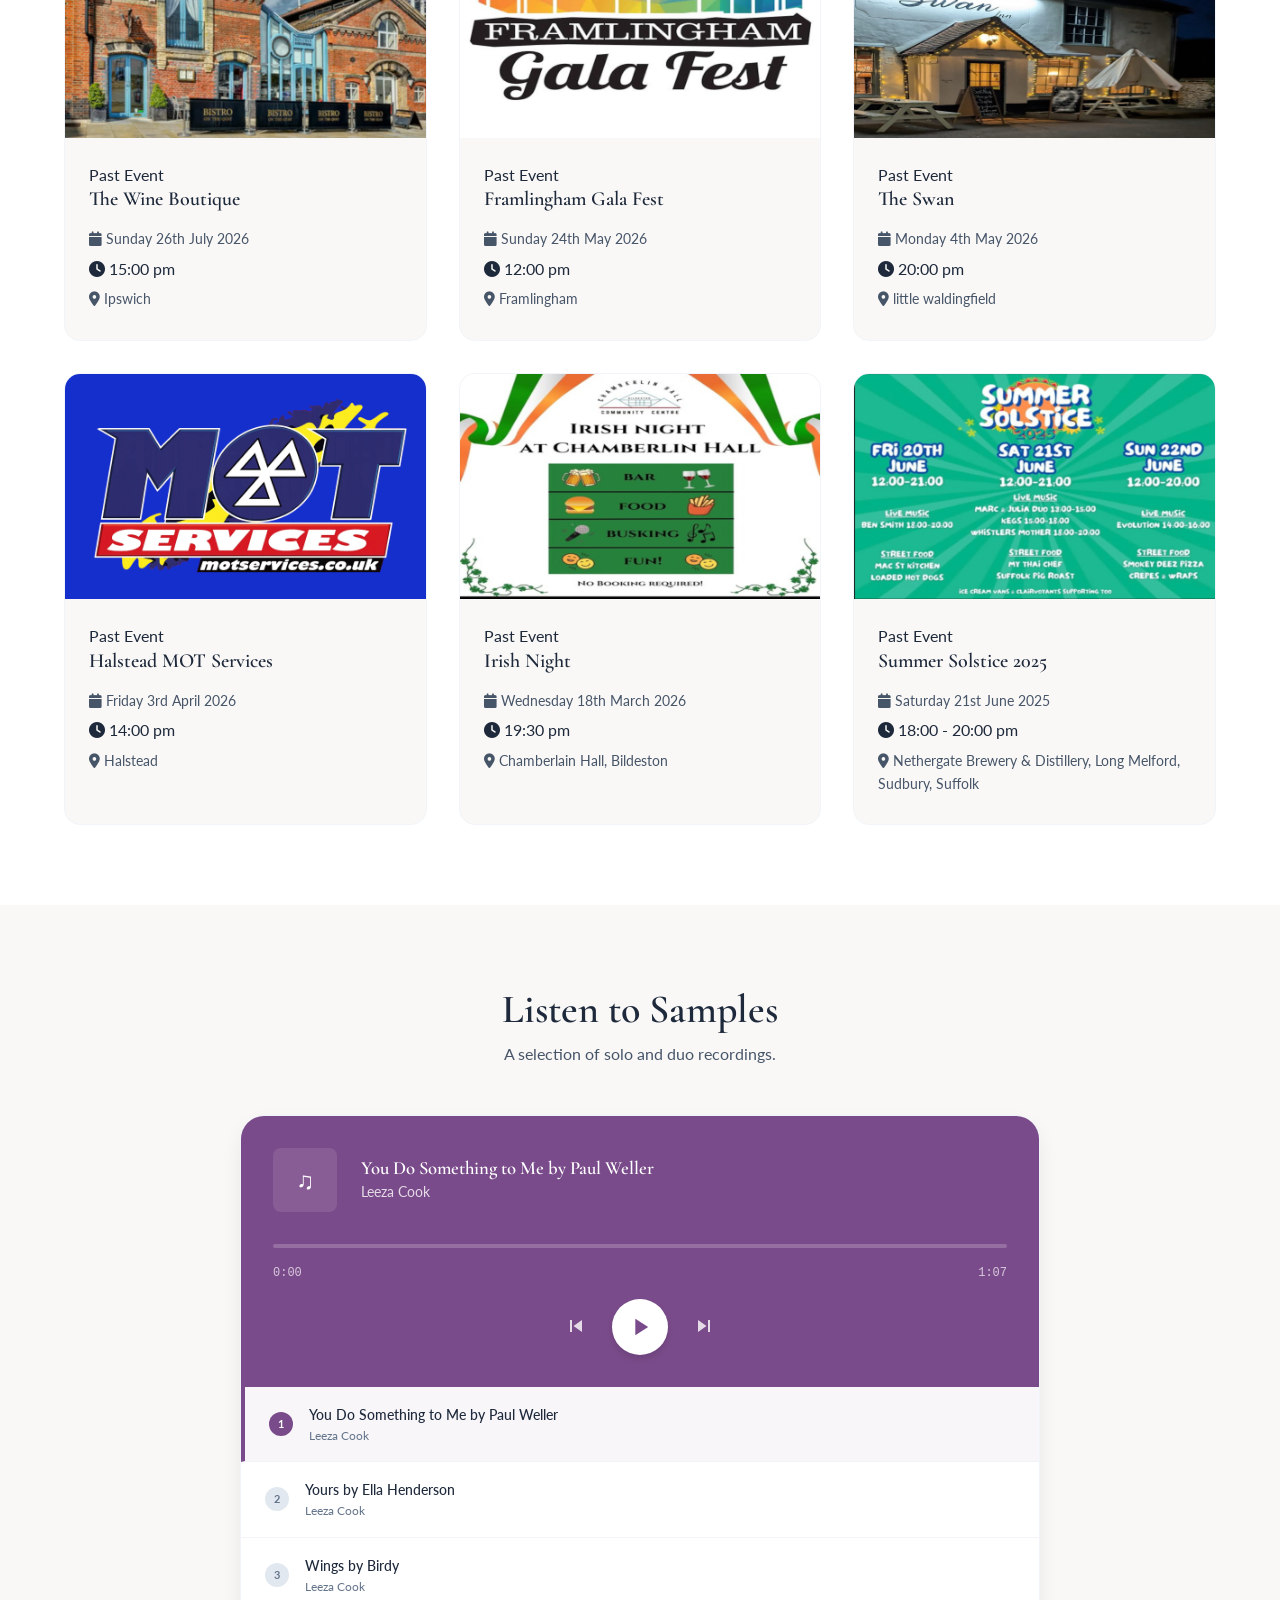
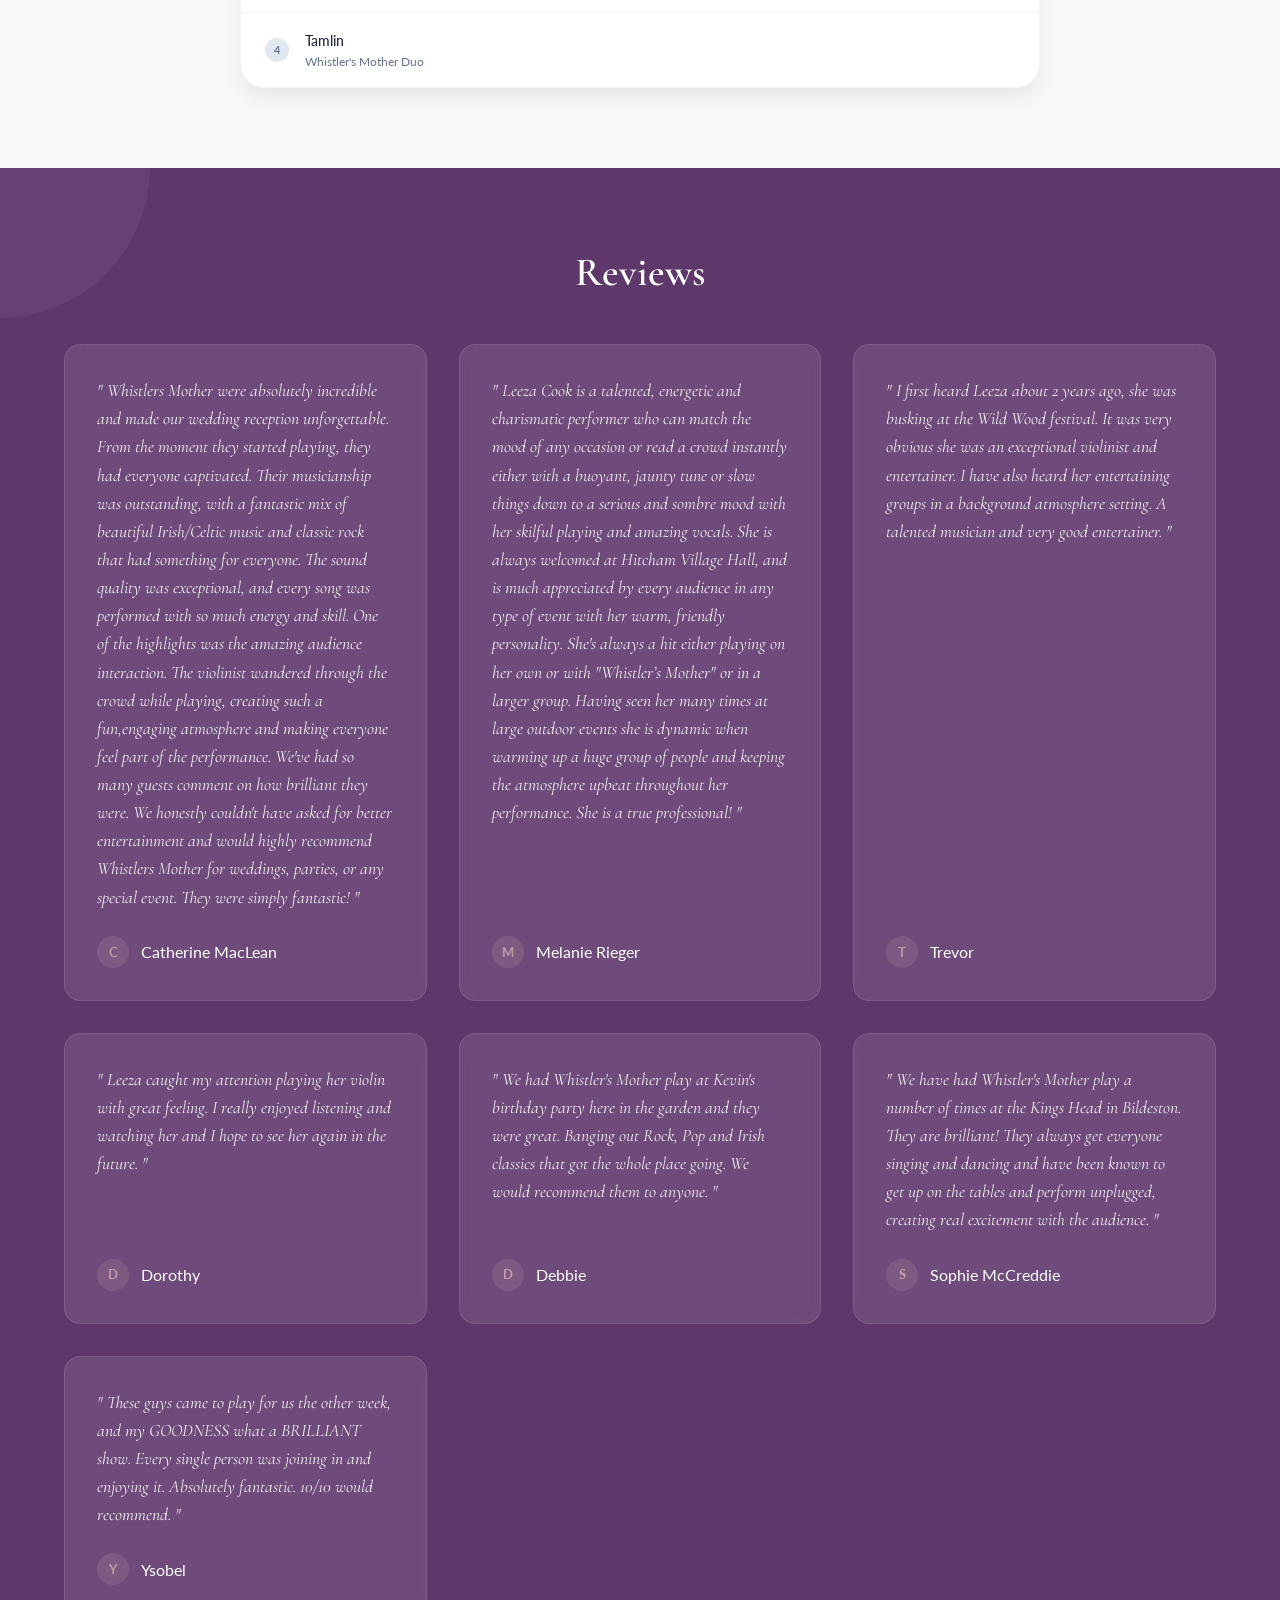
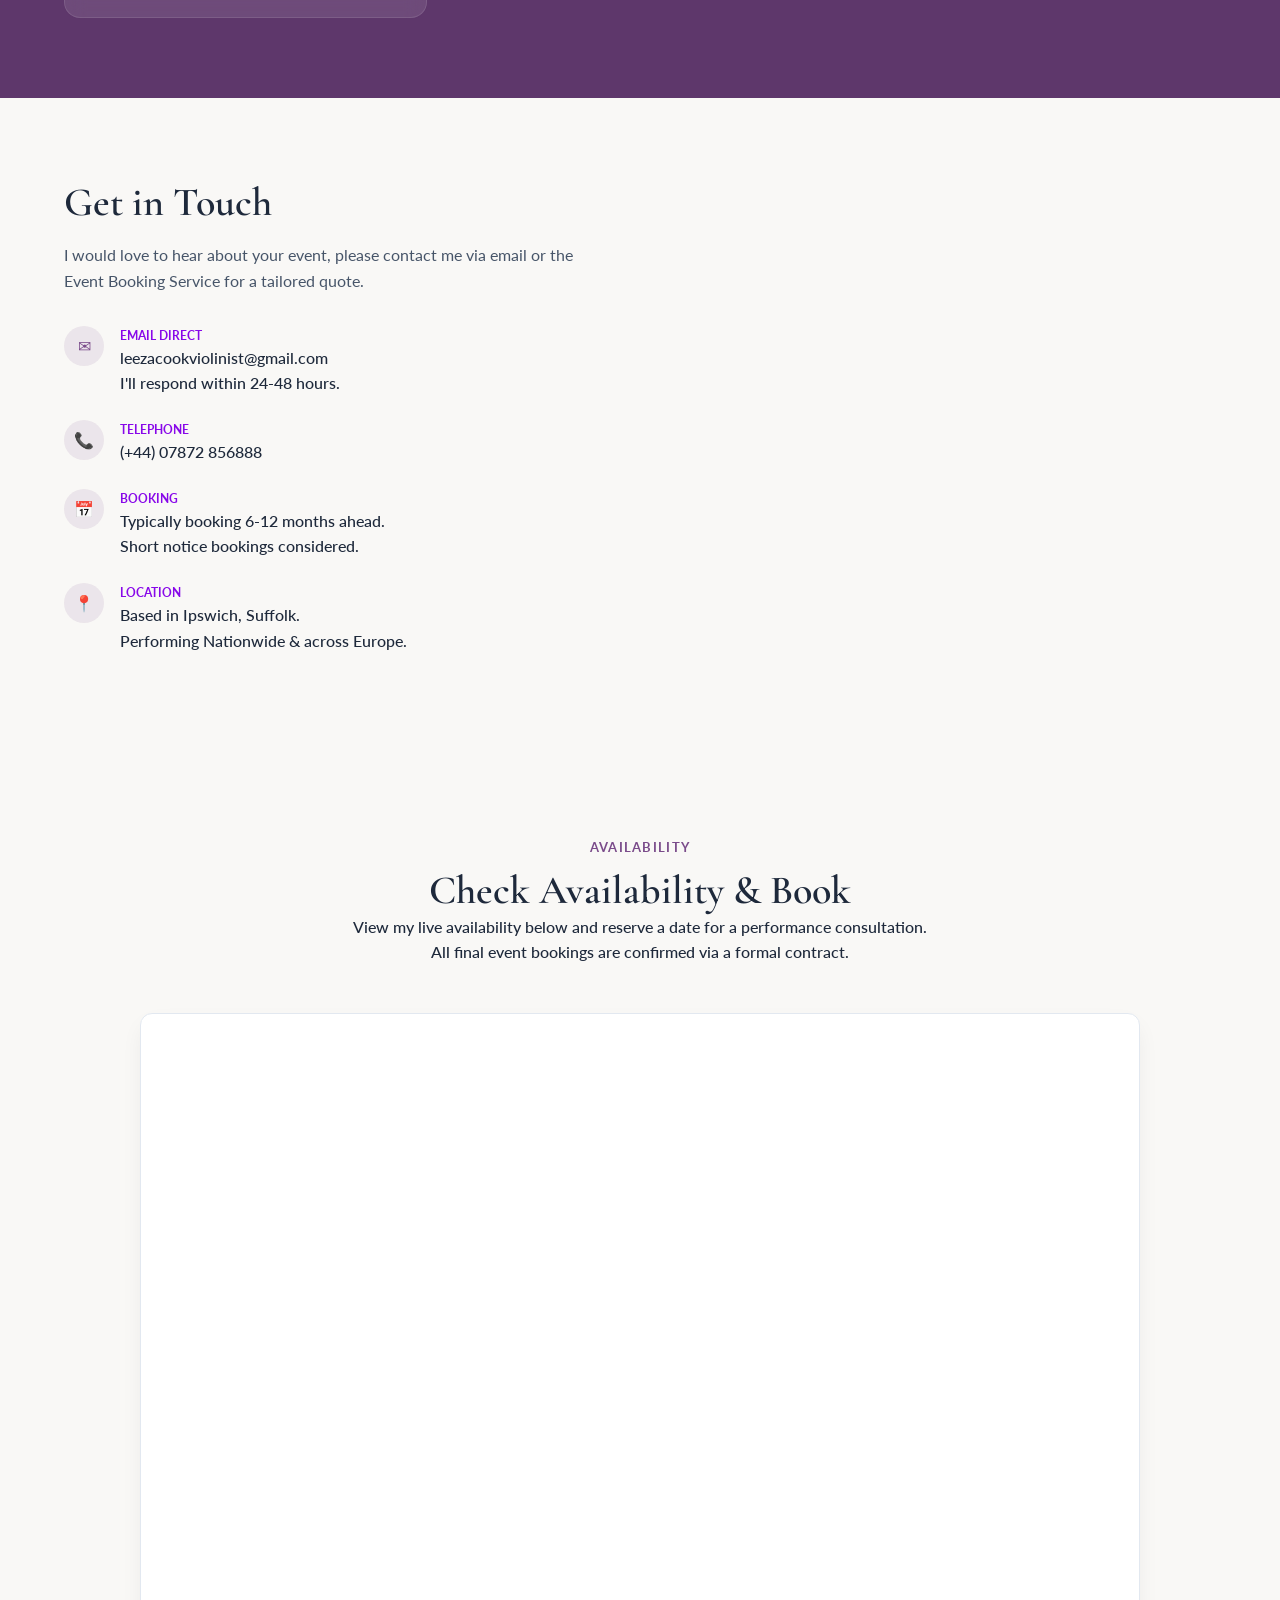
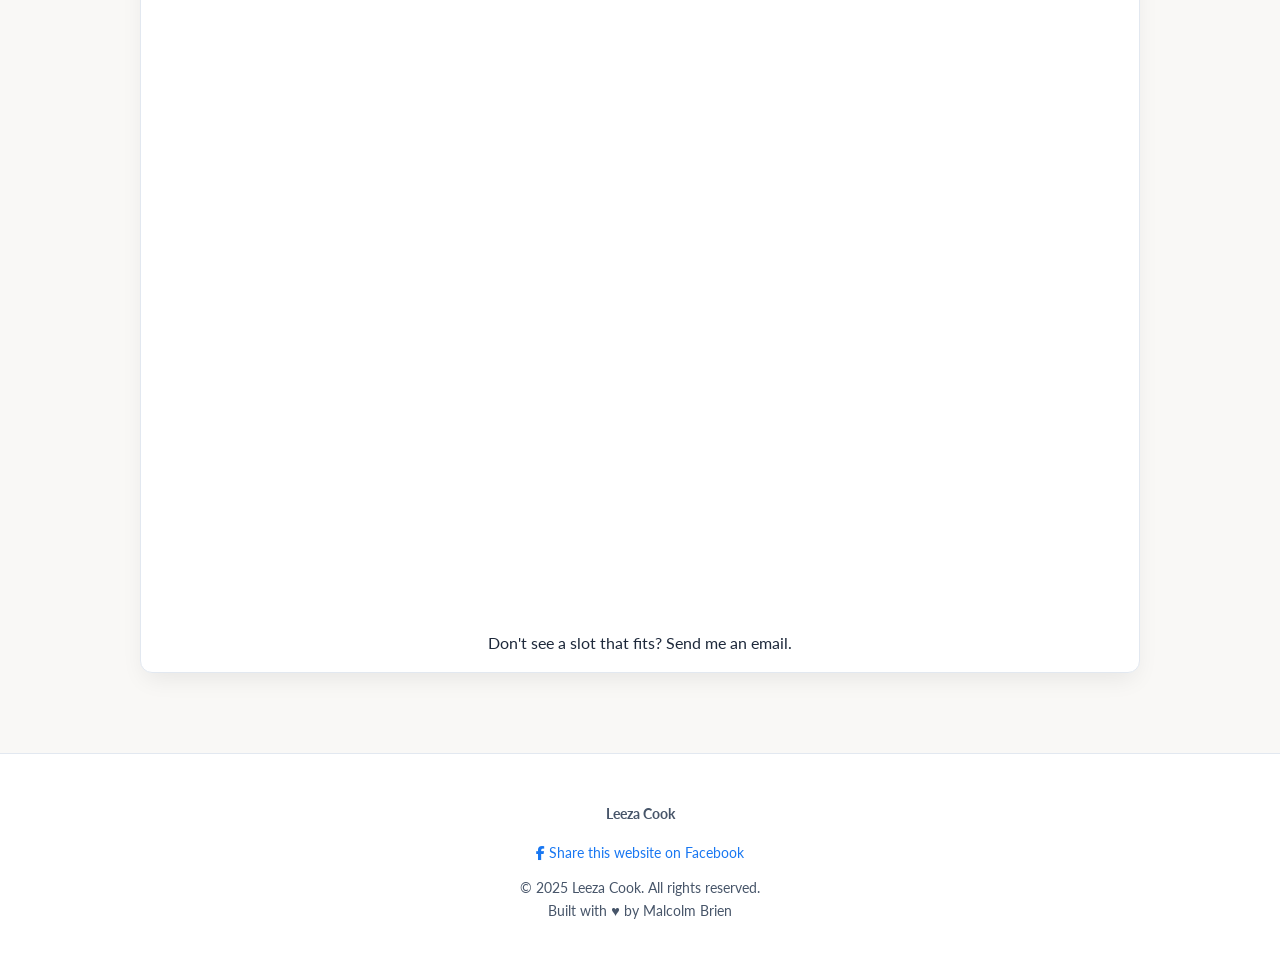
==== commit 1be6e58d: "Add files via upload" ====
--- a/index.html
+++ b/index.html
@@ -1201,6 +1201,20 @@
     </div>
       </div>   
   
+                <!-- Event 9 -->
+<div class="event-card" data-date="2025-06-21">
+    <div class="event-image">
+        <img src="./image/SS2025.jpg" alt="Summer Solstice 2025">
+    </div>
+    <div class="event-content">
+        <span class="event-status-badge badge-upcoming">Upcoming</span>
+        <h3>Summer Solstice 2025</h3>
+        <p class="event-date"><i class="fas fa-calendar"></i> Saturday 21st June 2025</p>
+        <p class="event-time"><i class="fas fa-clock"></i> 18:00 - 20:00 pm</p>
+        <p class="event-location"><i class="fas fa-map-marker-alt"></i> Nethergate Brewery & Distillery, Long Melford, Sudbury, Suffolk</p>
+    </div>
+      </div>   
+    
   
         </div>
     </div>
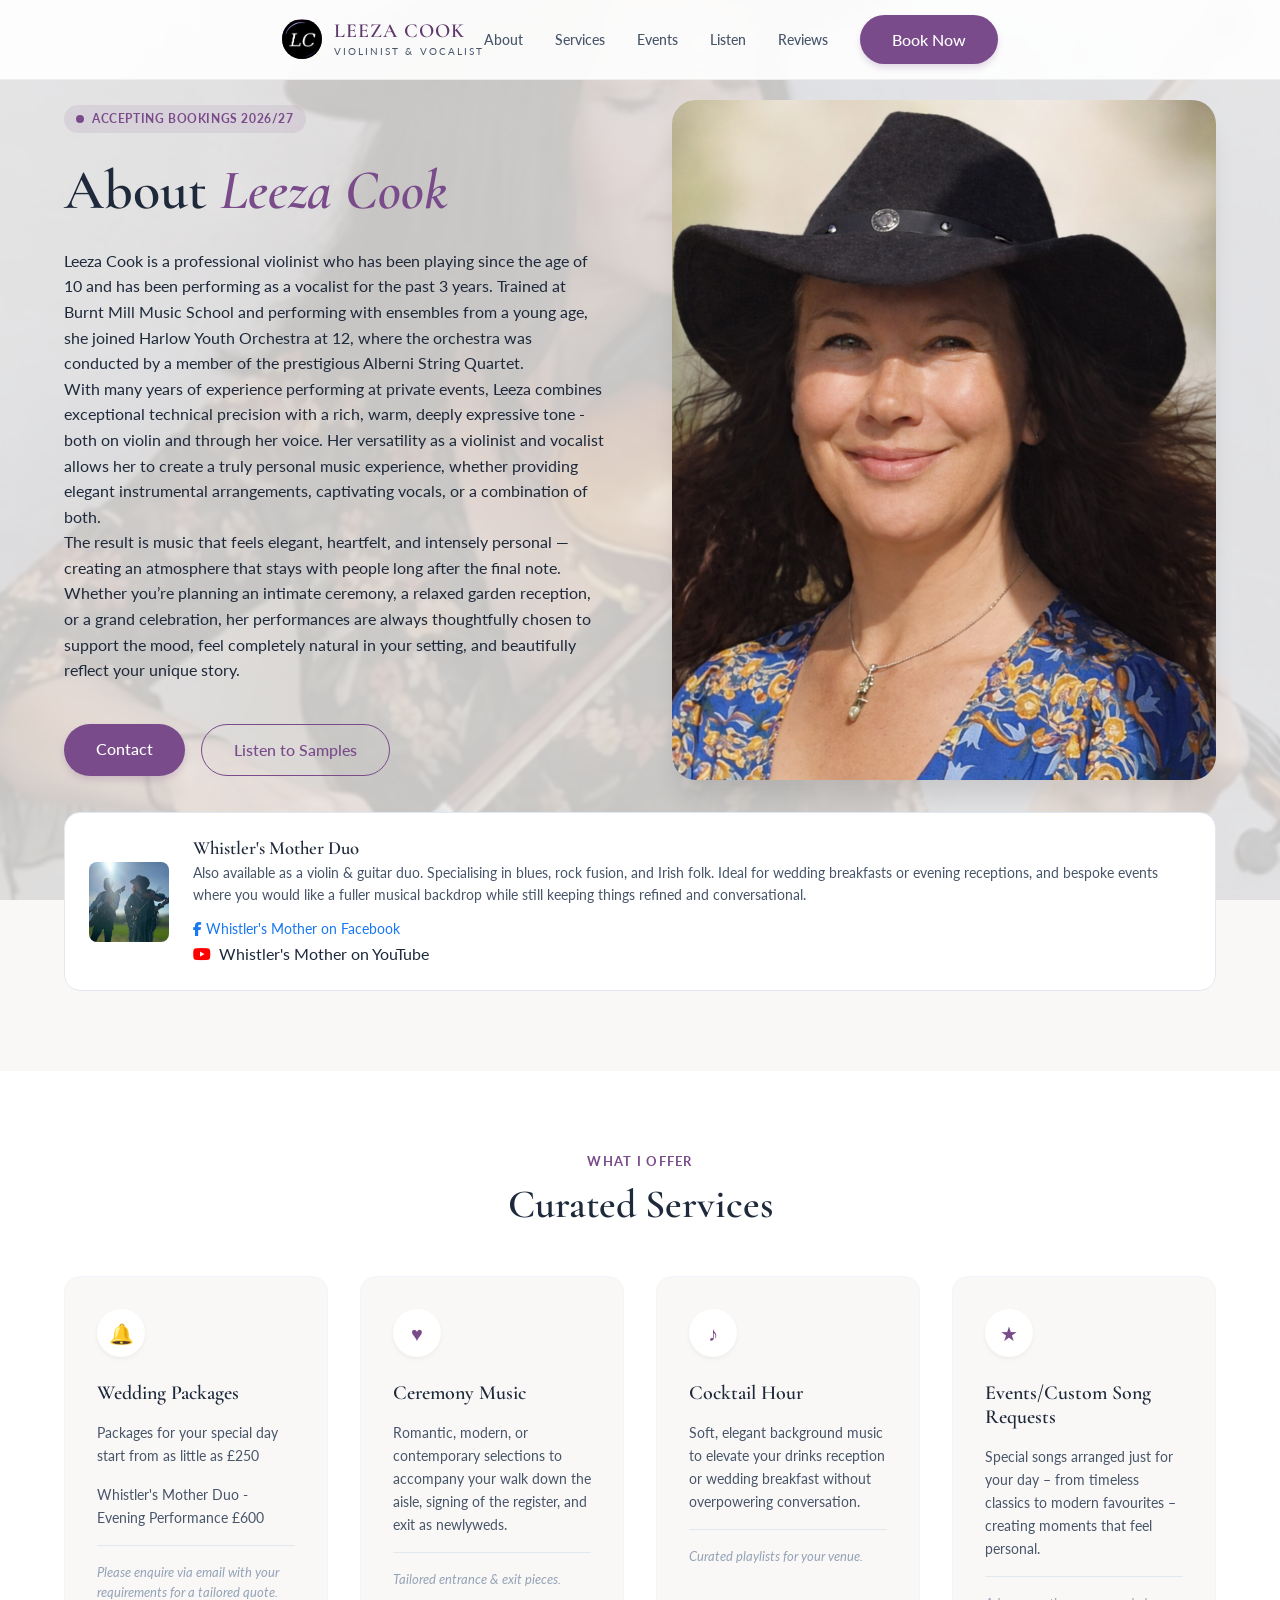
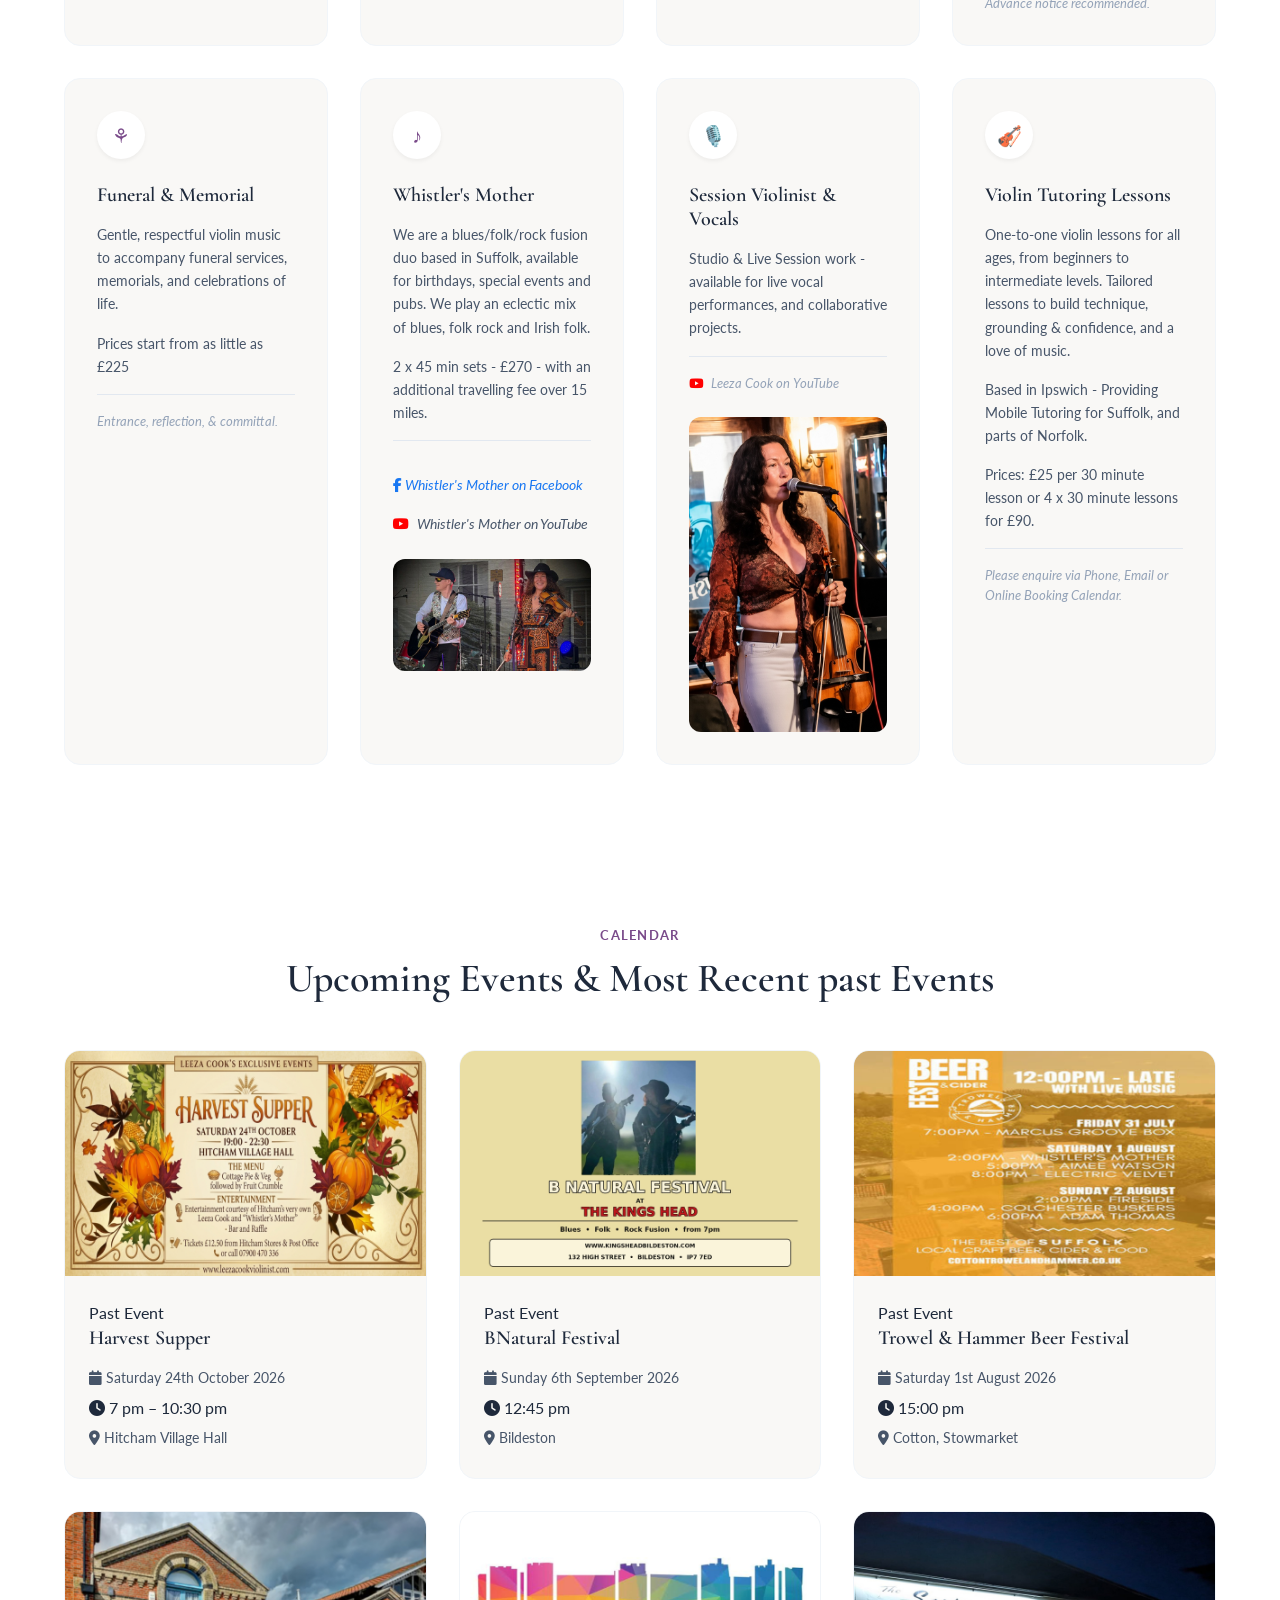
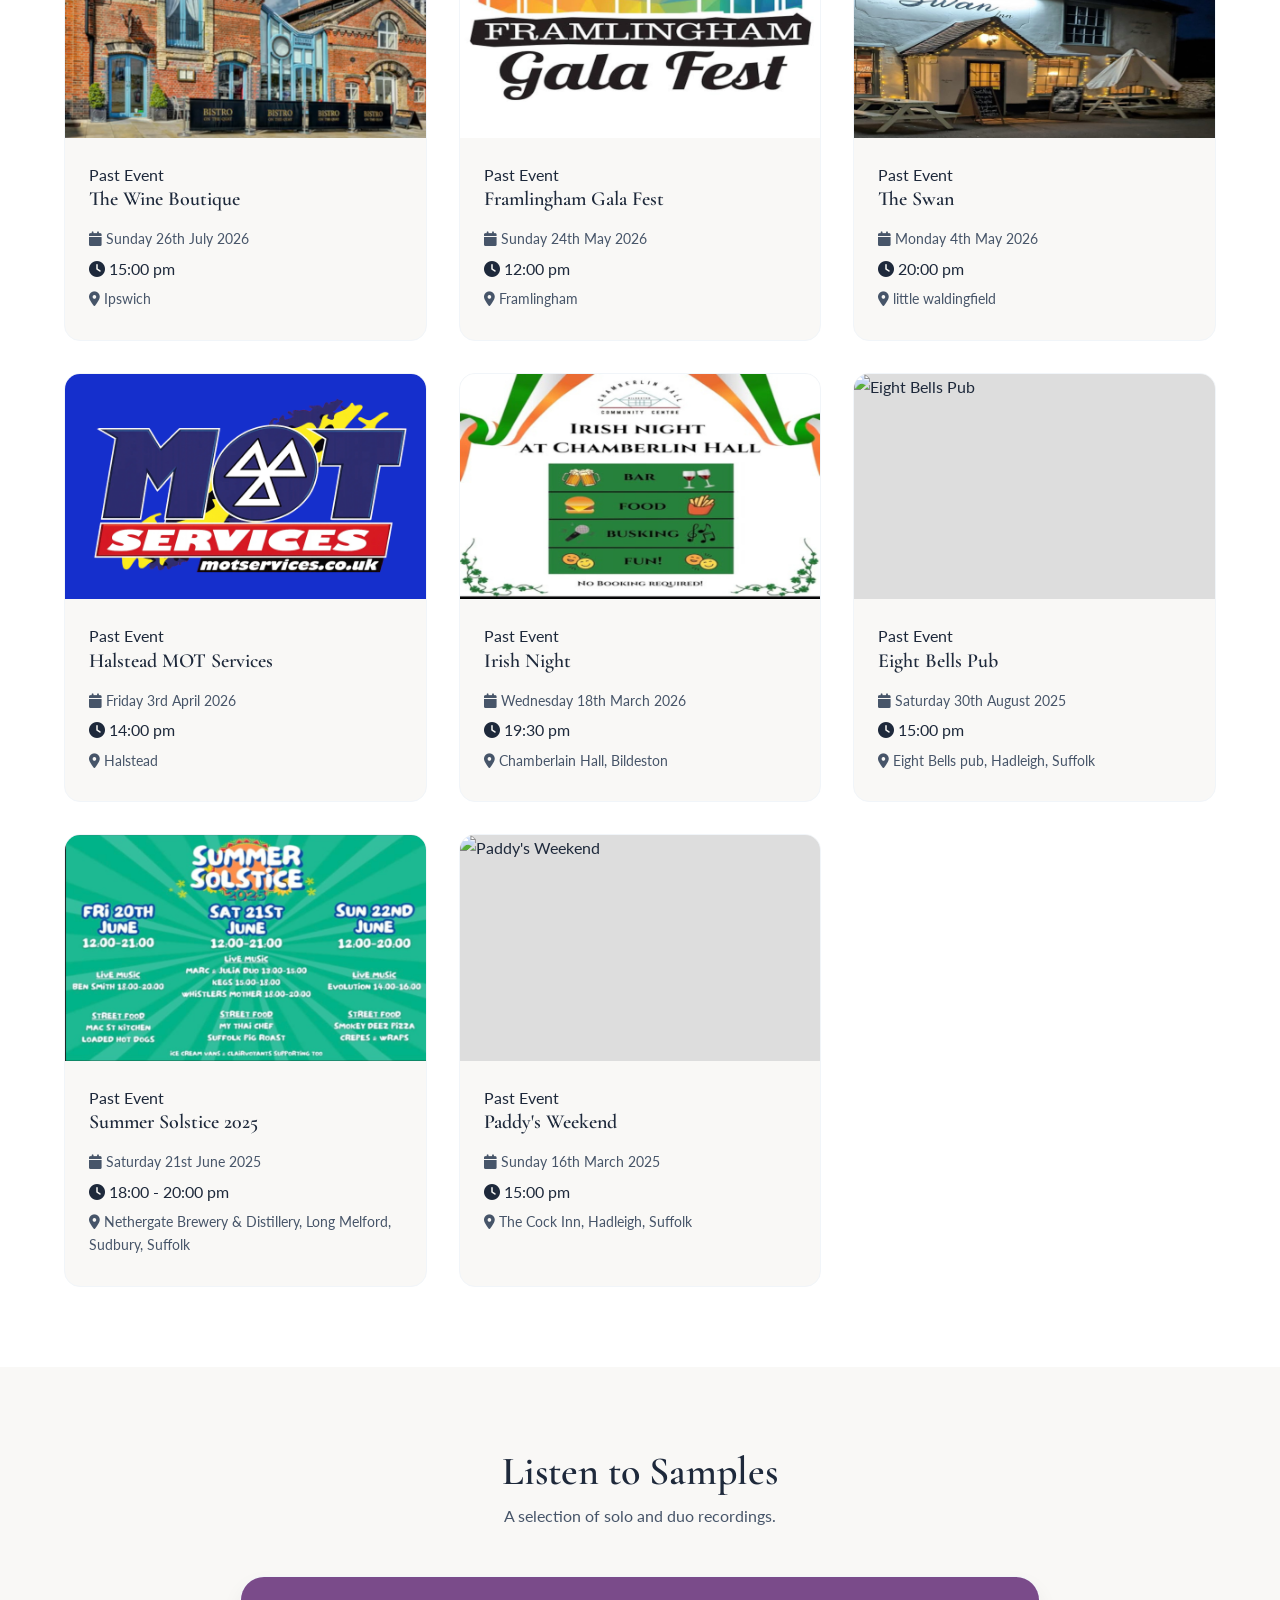
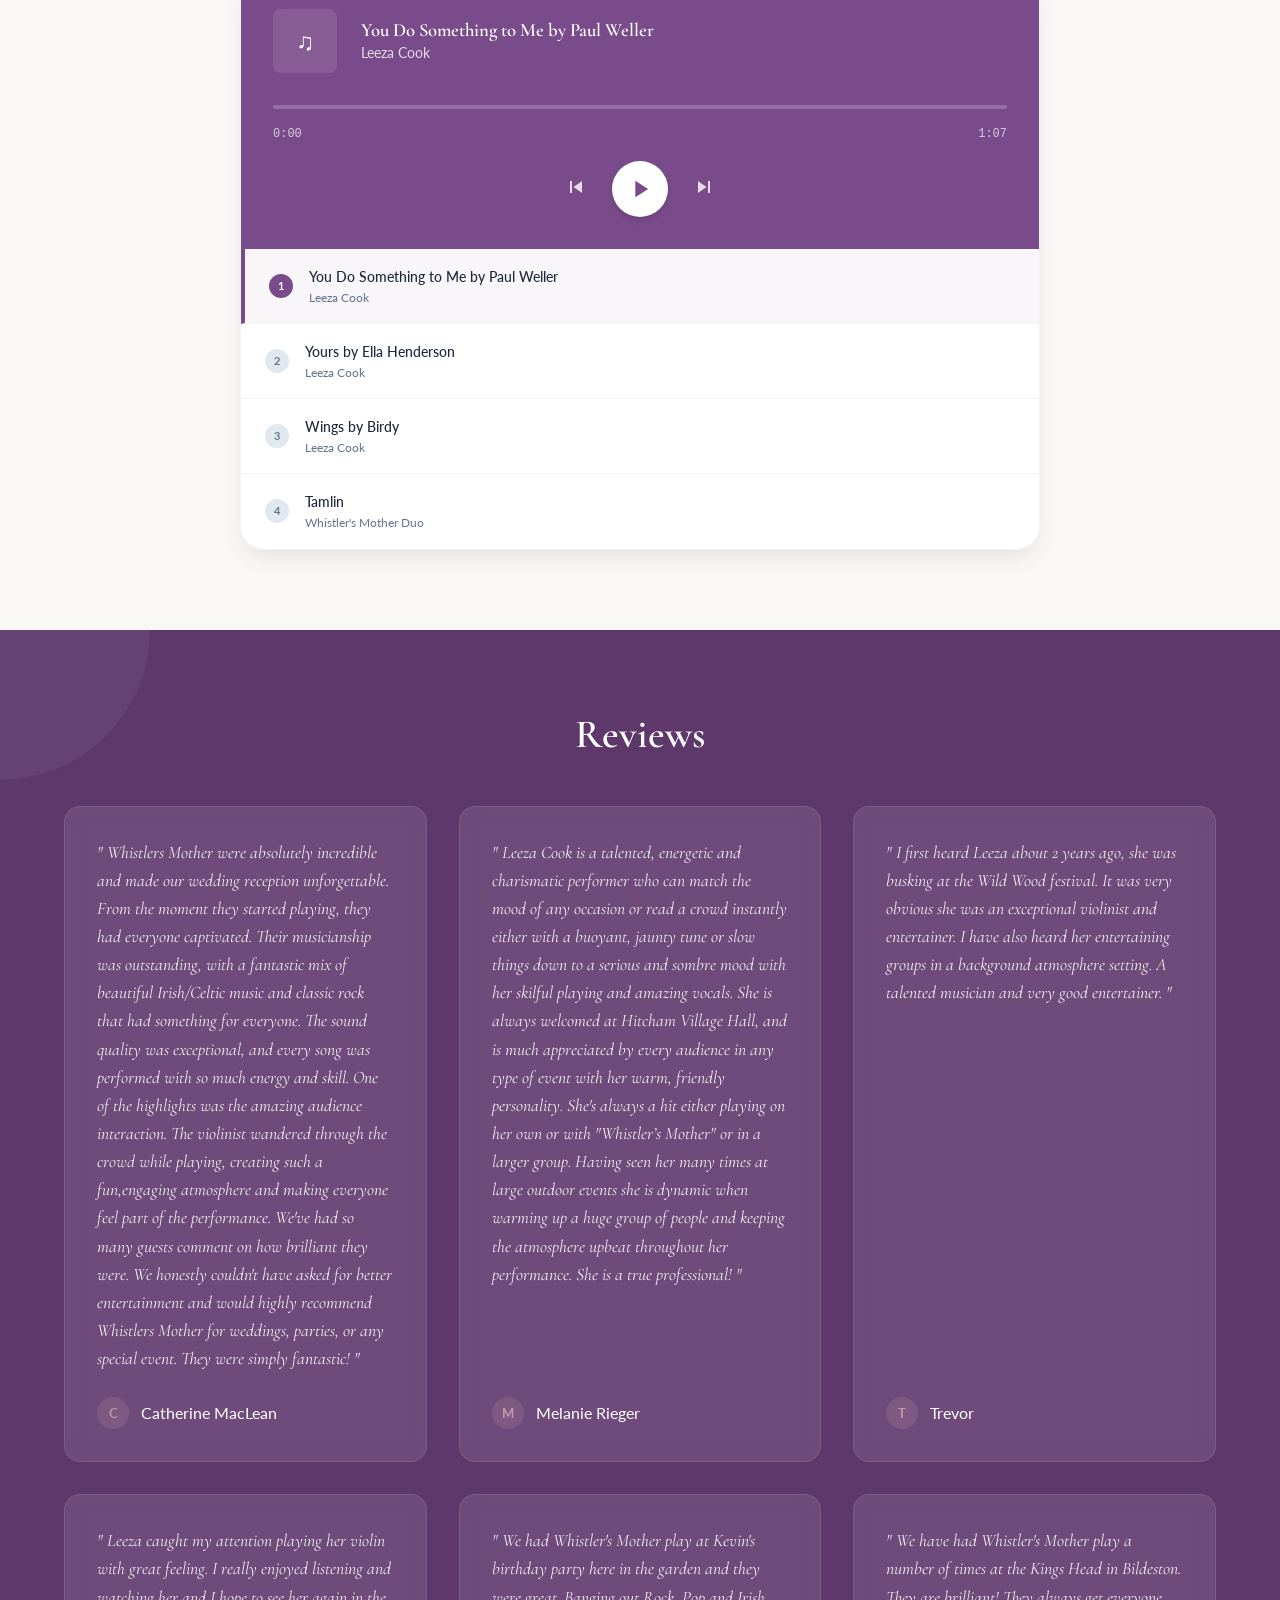
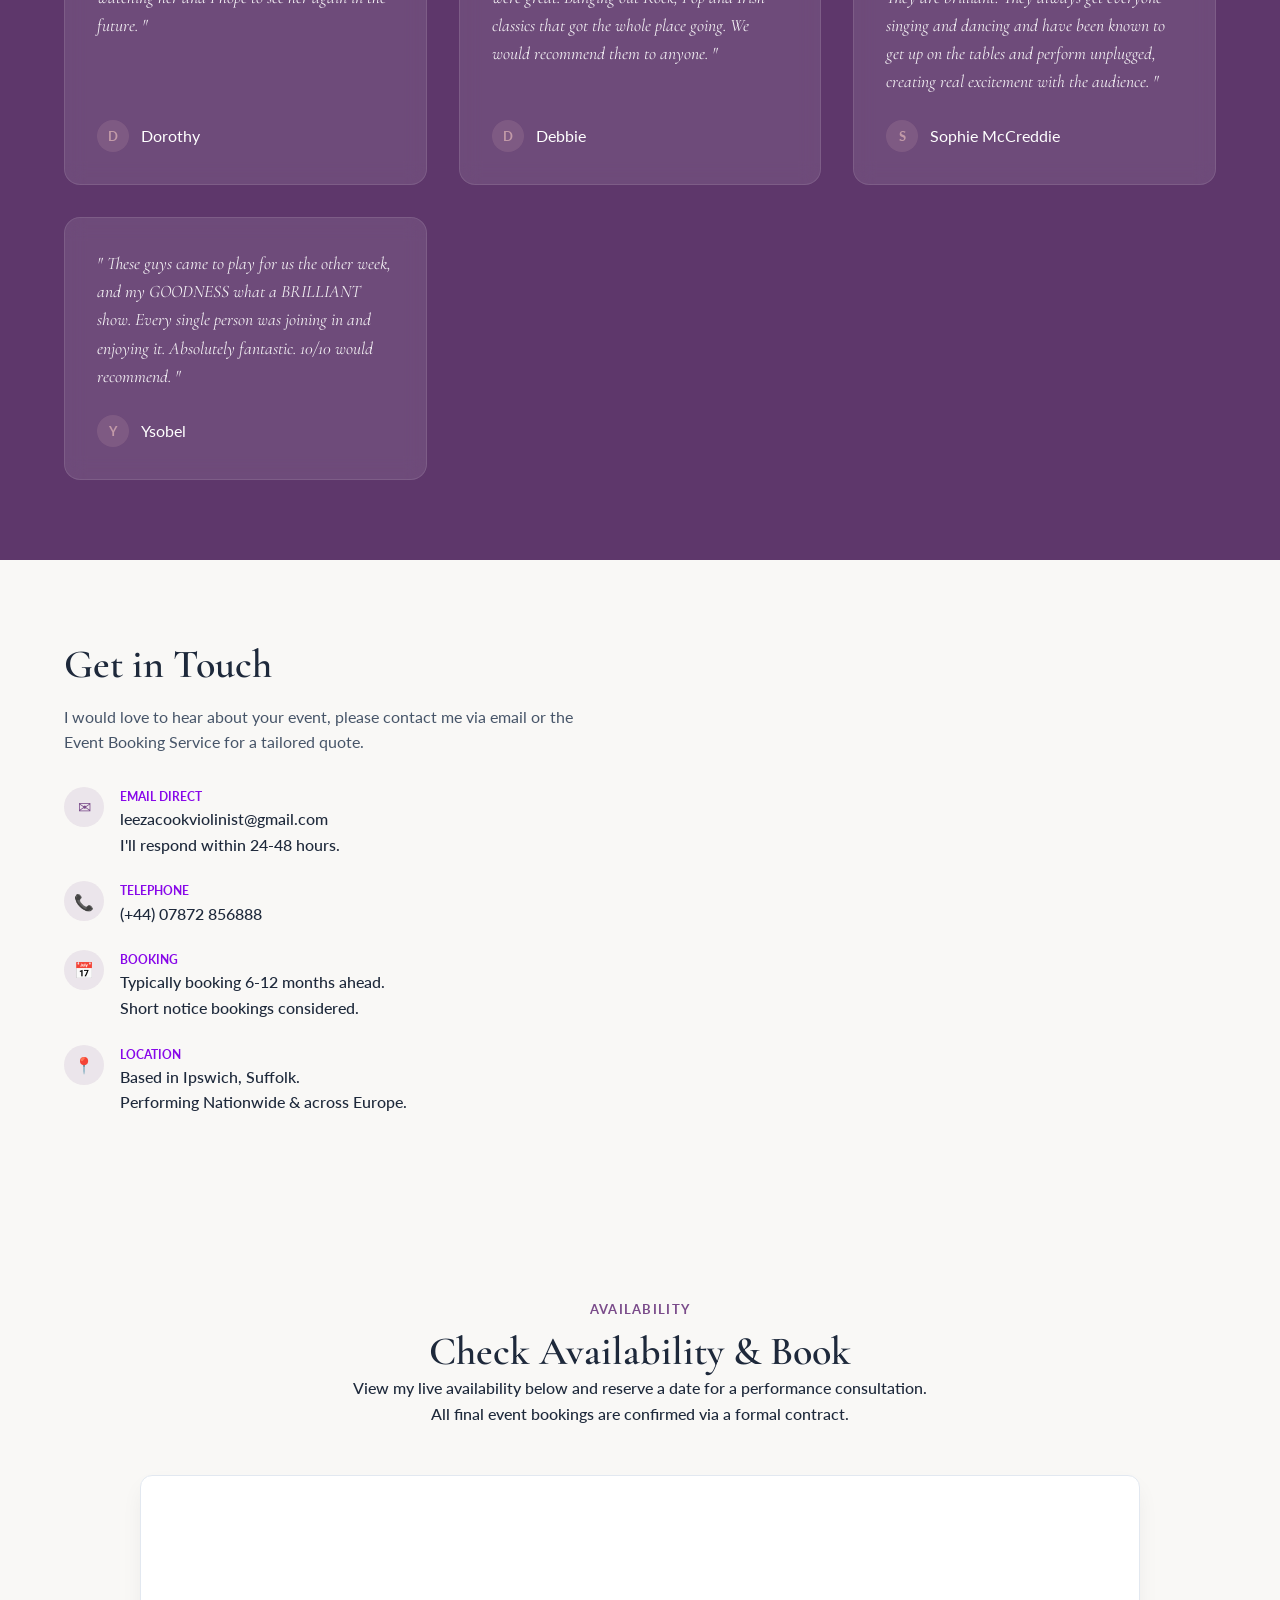
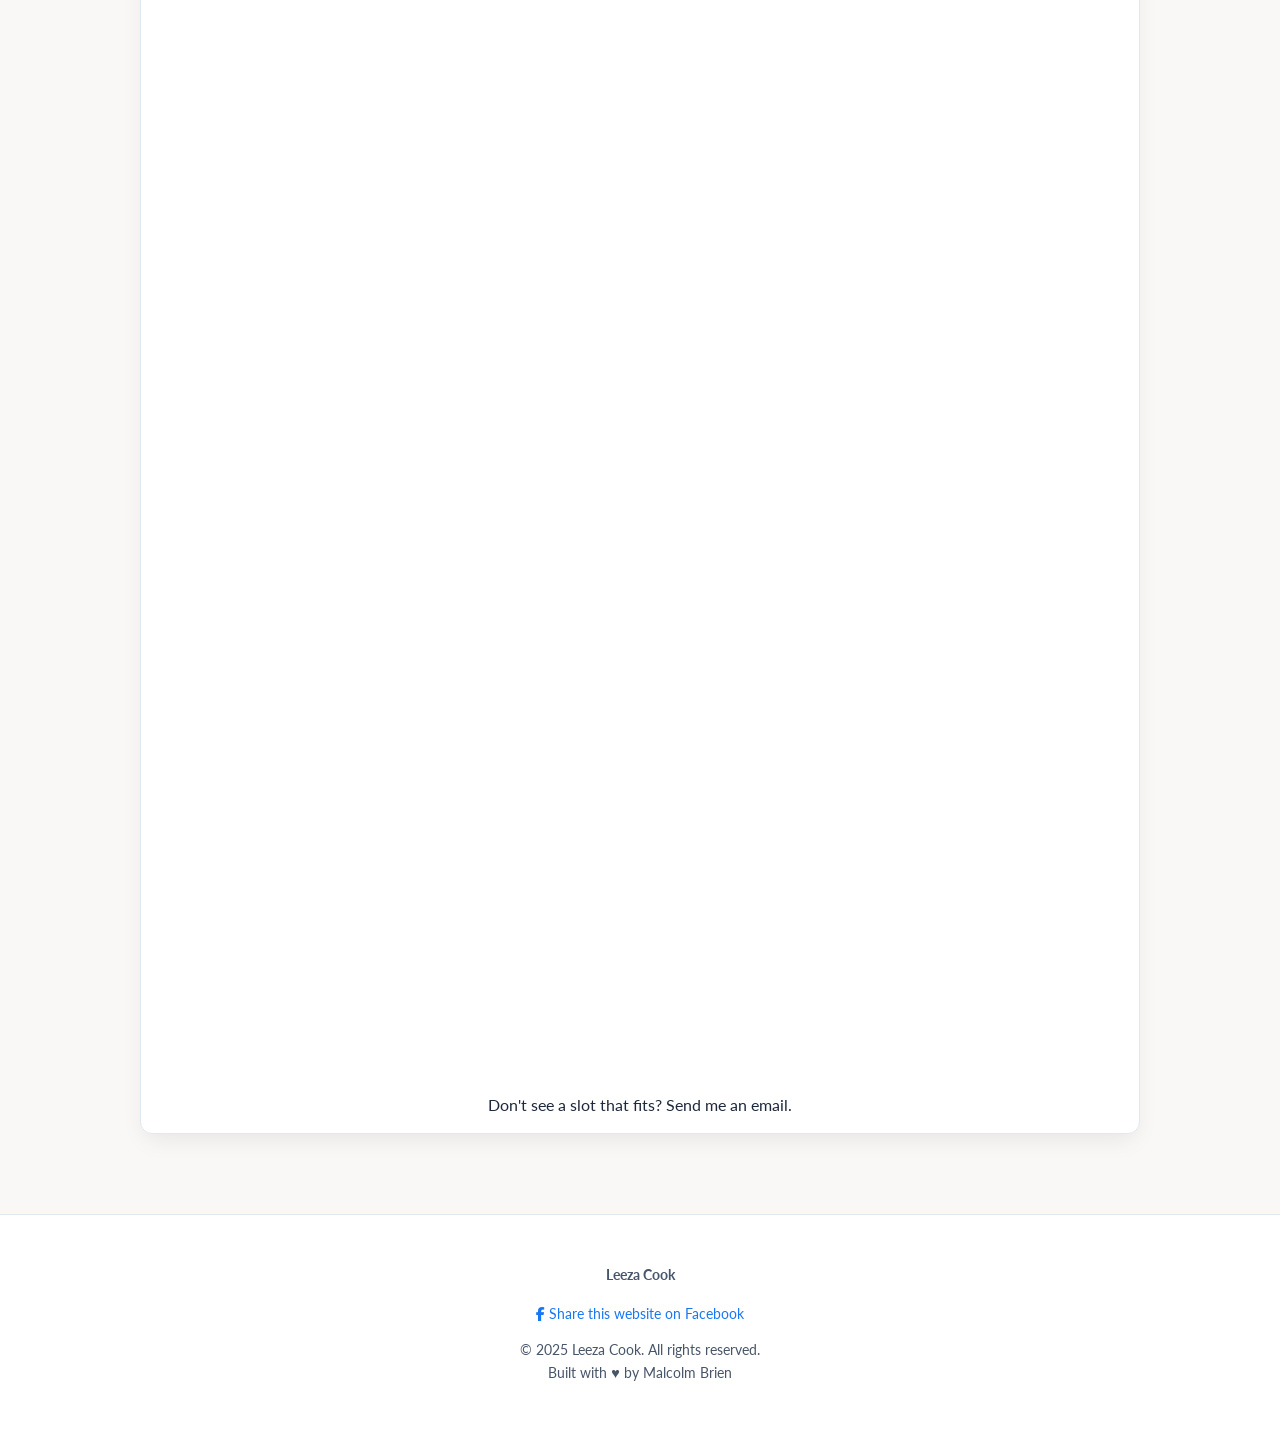
==== commit 9e24cdc3: "Add files via upload Updated index file showing past events" ====
--- a/index.html
+++ b/index.html
@@ -1199,9 +1199,23 @@
         <p class="event-time"><i class="fas fa-clock"></i> 19:30 pm</p>
         <p class="event-location"><i class="fas fa-map-marker-alt"></i> Chamberlain Hall, Bildeston</p>
     </div>
-      </div>   
+      </div>  
+      
+                      <!-- Event 9 -->
+<div class="event-card" data-date="2025-08-30">
+    <div class="event-image">
+        <img src="./image/EB.jpg" alt="Eight Bells Pub">
+    </div>
+    <div class="event-content">
+        <span class="event-status-badge badge-upcoming">Upcoming</span>
+        <h3>Eight Bells Pub</h3>
+        <p class="event-date"><i class="fas fa-calendar"></i> Saturday 30th August 2025</p>
+        <p class="event-time"><i class="fas fa-clock"></i> 15:00 pm</p>
+        <p class="event-location"><i class="fas fa-map-marker-alt"></i> Eight Bells pub, Hadleigh, Suffolk</p>
+    </div>
+      </div> 
   
-                <!-- Event 9 -->
+                <!-- Event 10 -->
 <div class="event-card" data-date="2025-06-21">
     <div class="event-image">
         <img src="./image/SS2025.jpg" alt="Summer Solstice 2025">
@@ -1215,6 +1229,20 @@
     </div>
       </div>   
     
+  
+                <!-- Event 11 -->
+<div class="event-card" data-date="2025-03-17">
+    <div class="event-image">
+        <img src="./image/PW.jpg" alt="Paddy's Weekend">
+    </div>
+    <div class="event-content">
+        <span class="event-status-badge badge-upcoming">Upcoming</span>
+        <h3>Paddy's Weekend</h3>
+        <p class="event-date"><i class="fas fa-calendar"></i> Sunday 16th March 2025</p>
+        <p class="event-time"><i class="fas fa-clock"></i> 15:00 pm</p>
+        <p class="event-location"><i class="fas fa-map-marker-alt"></i> The Cock Inn, Hadleigh, Suffolk</p>
+    </div>
+      </div>     
   
         </div>
     </div>
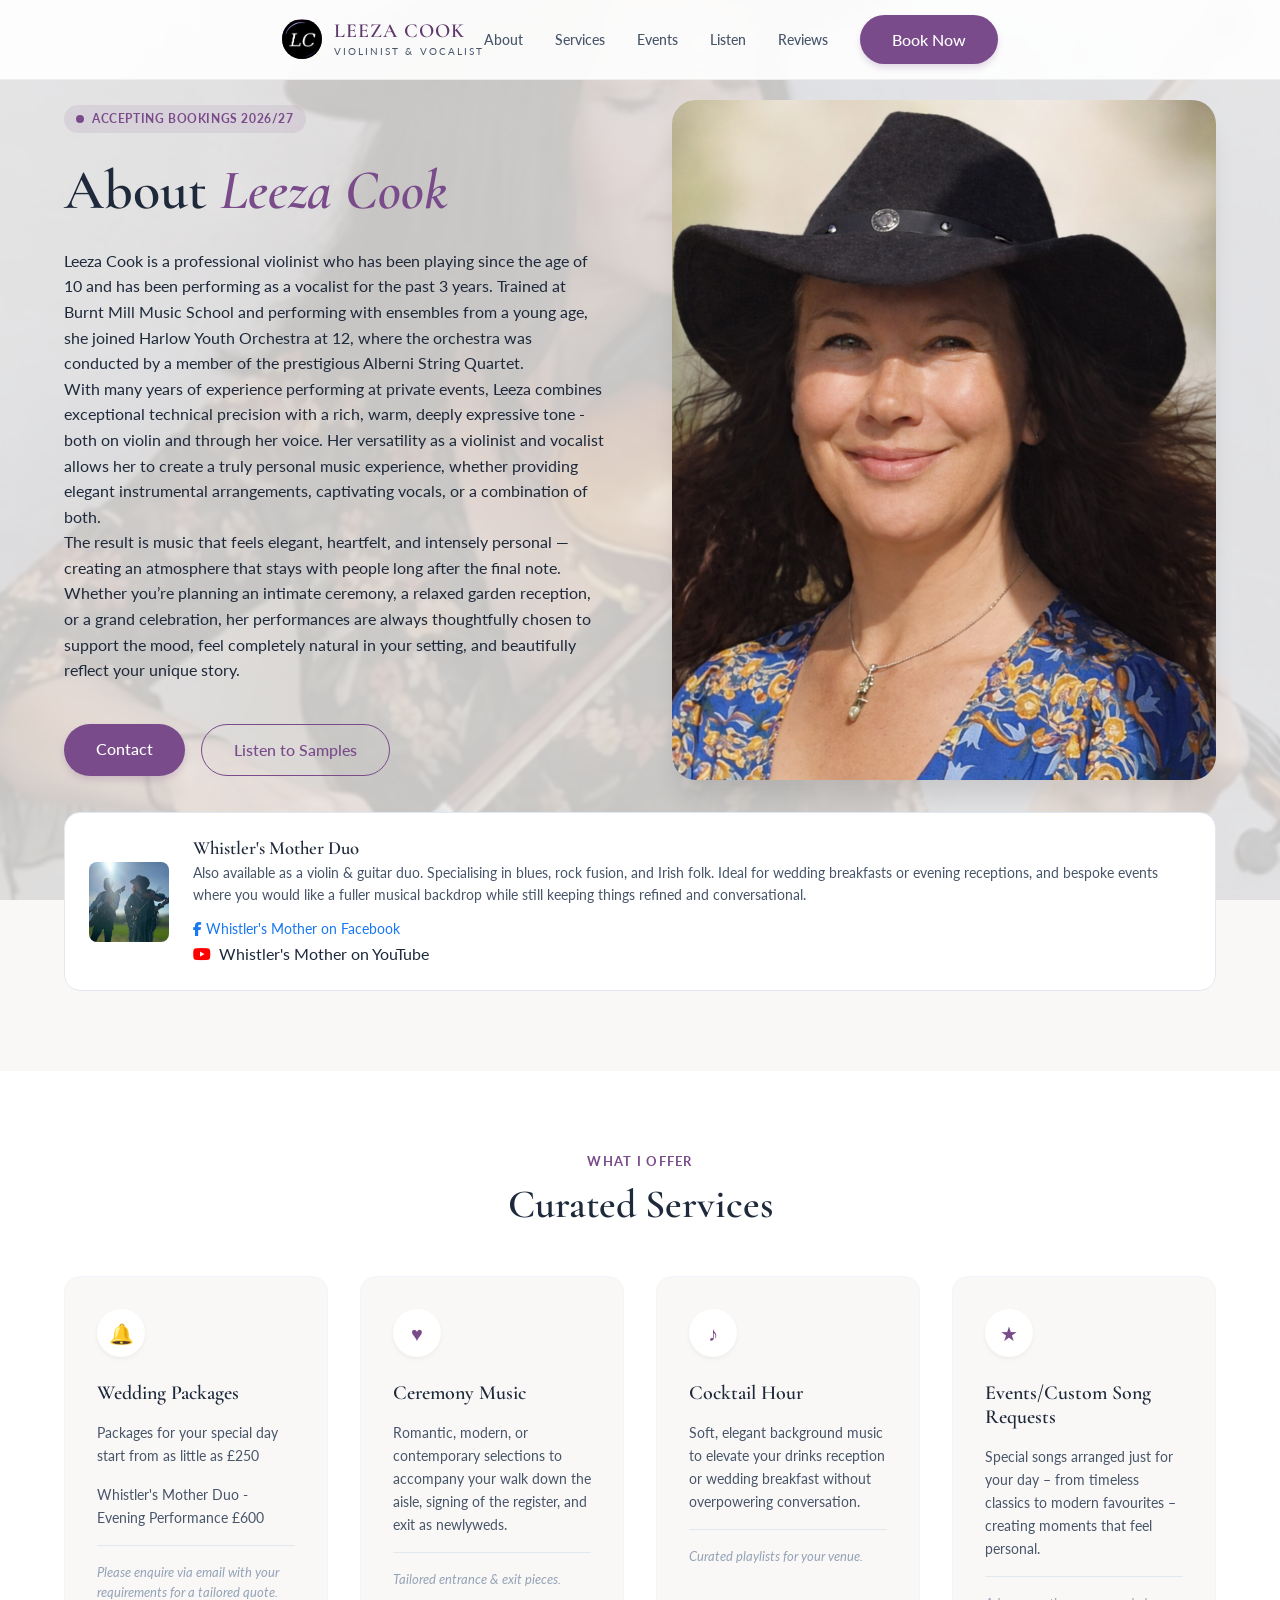
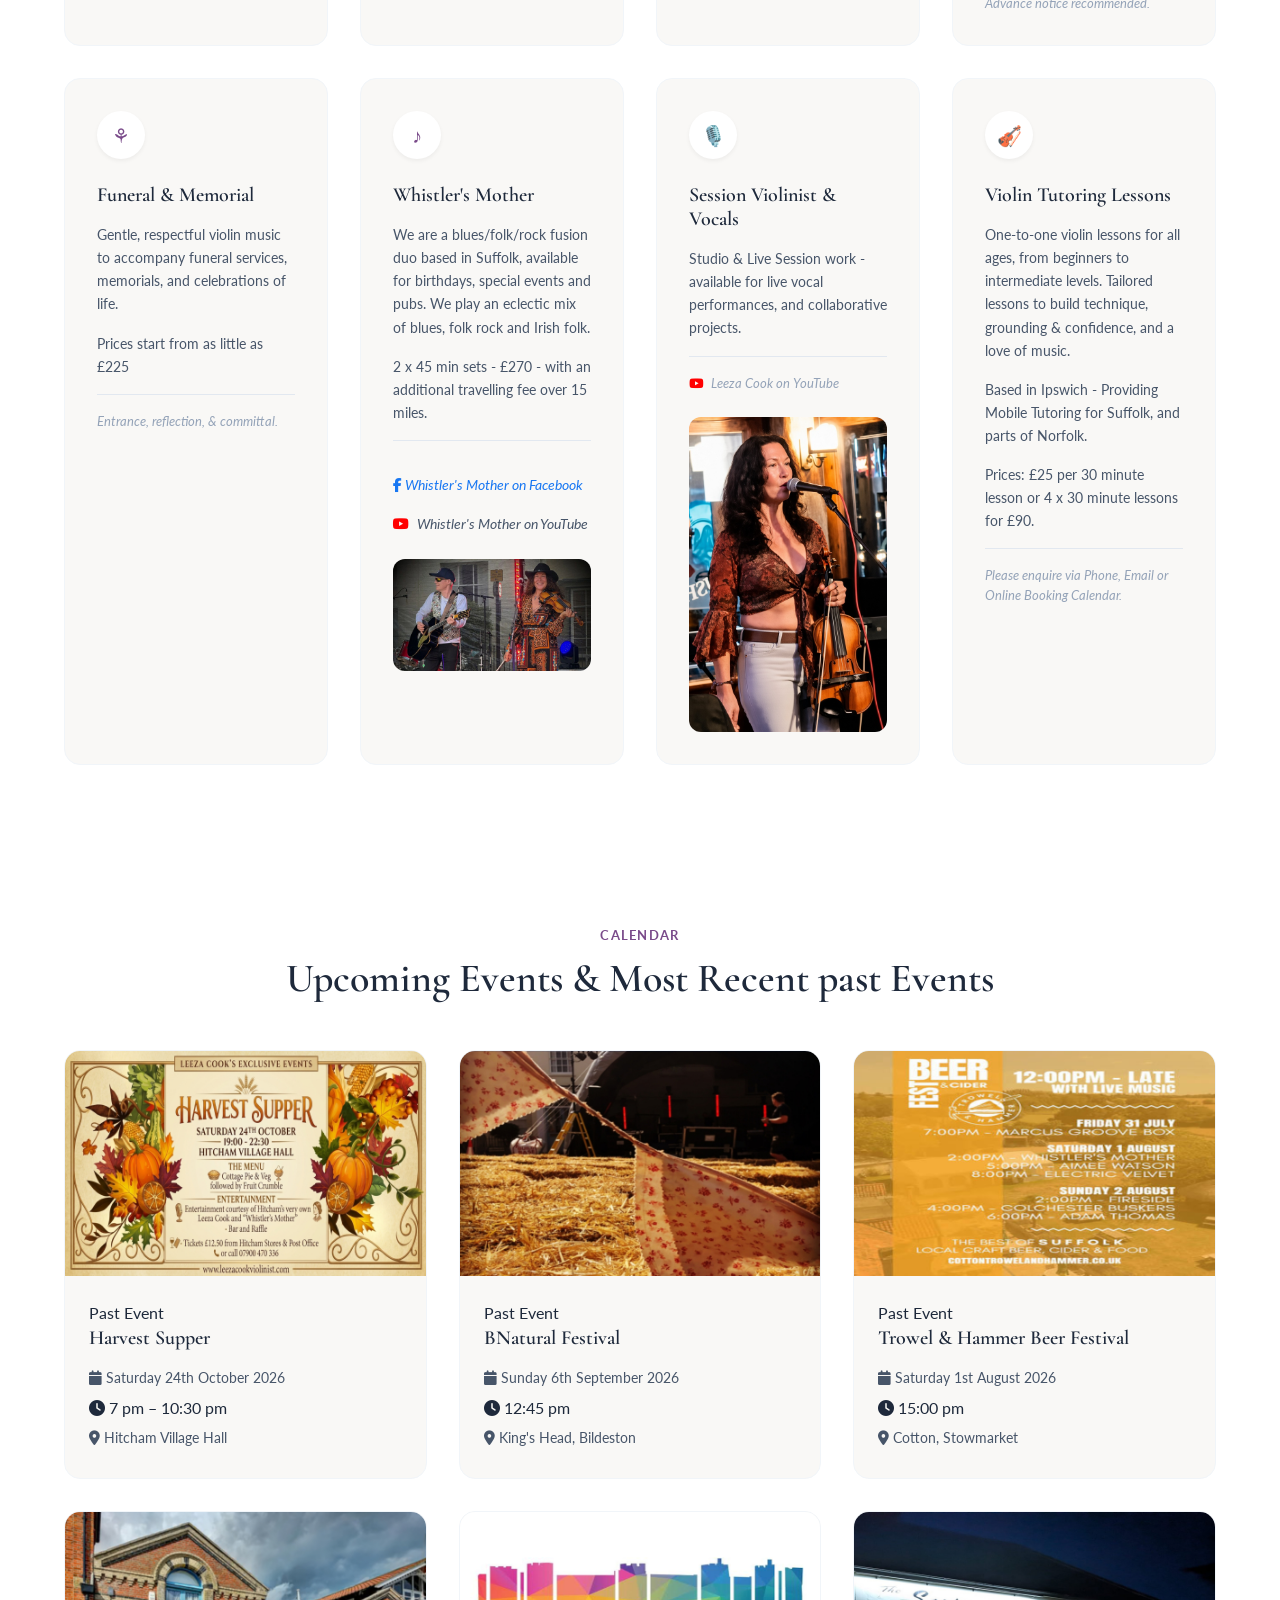
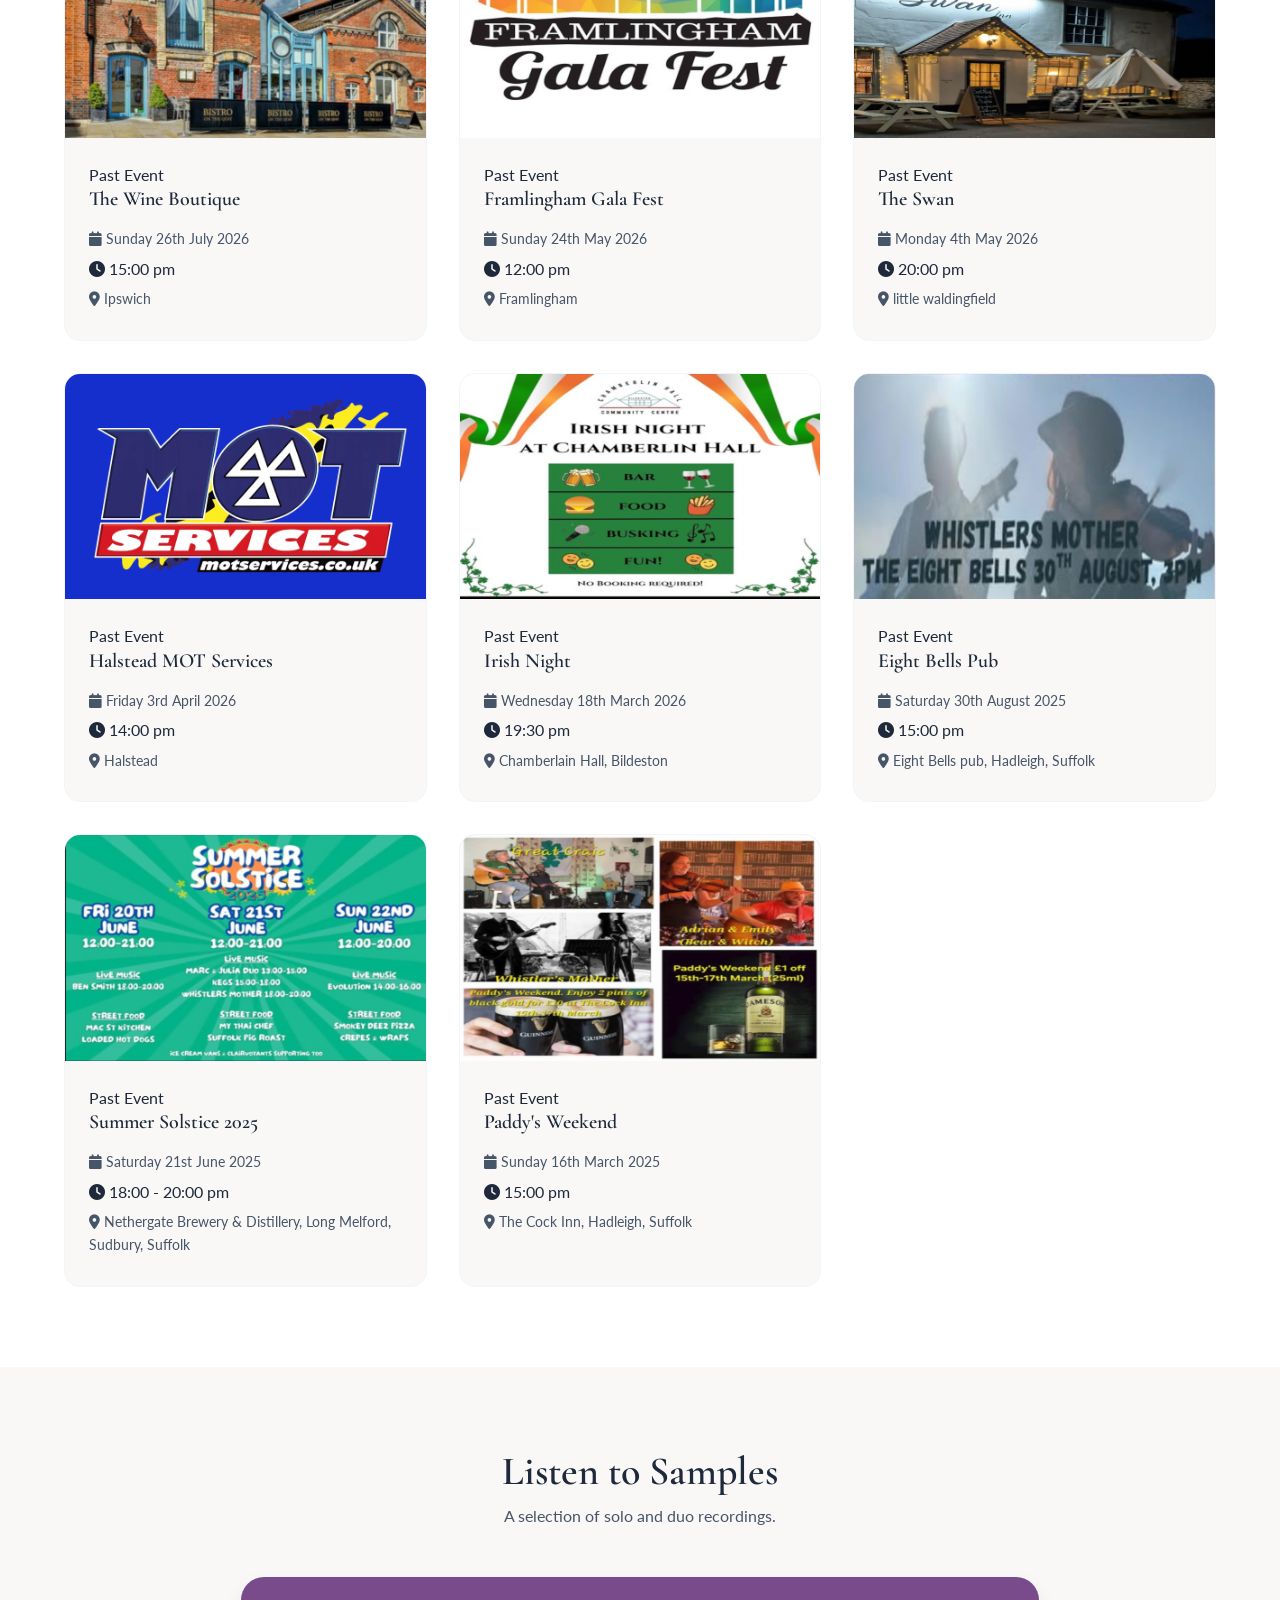
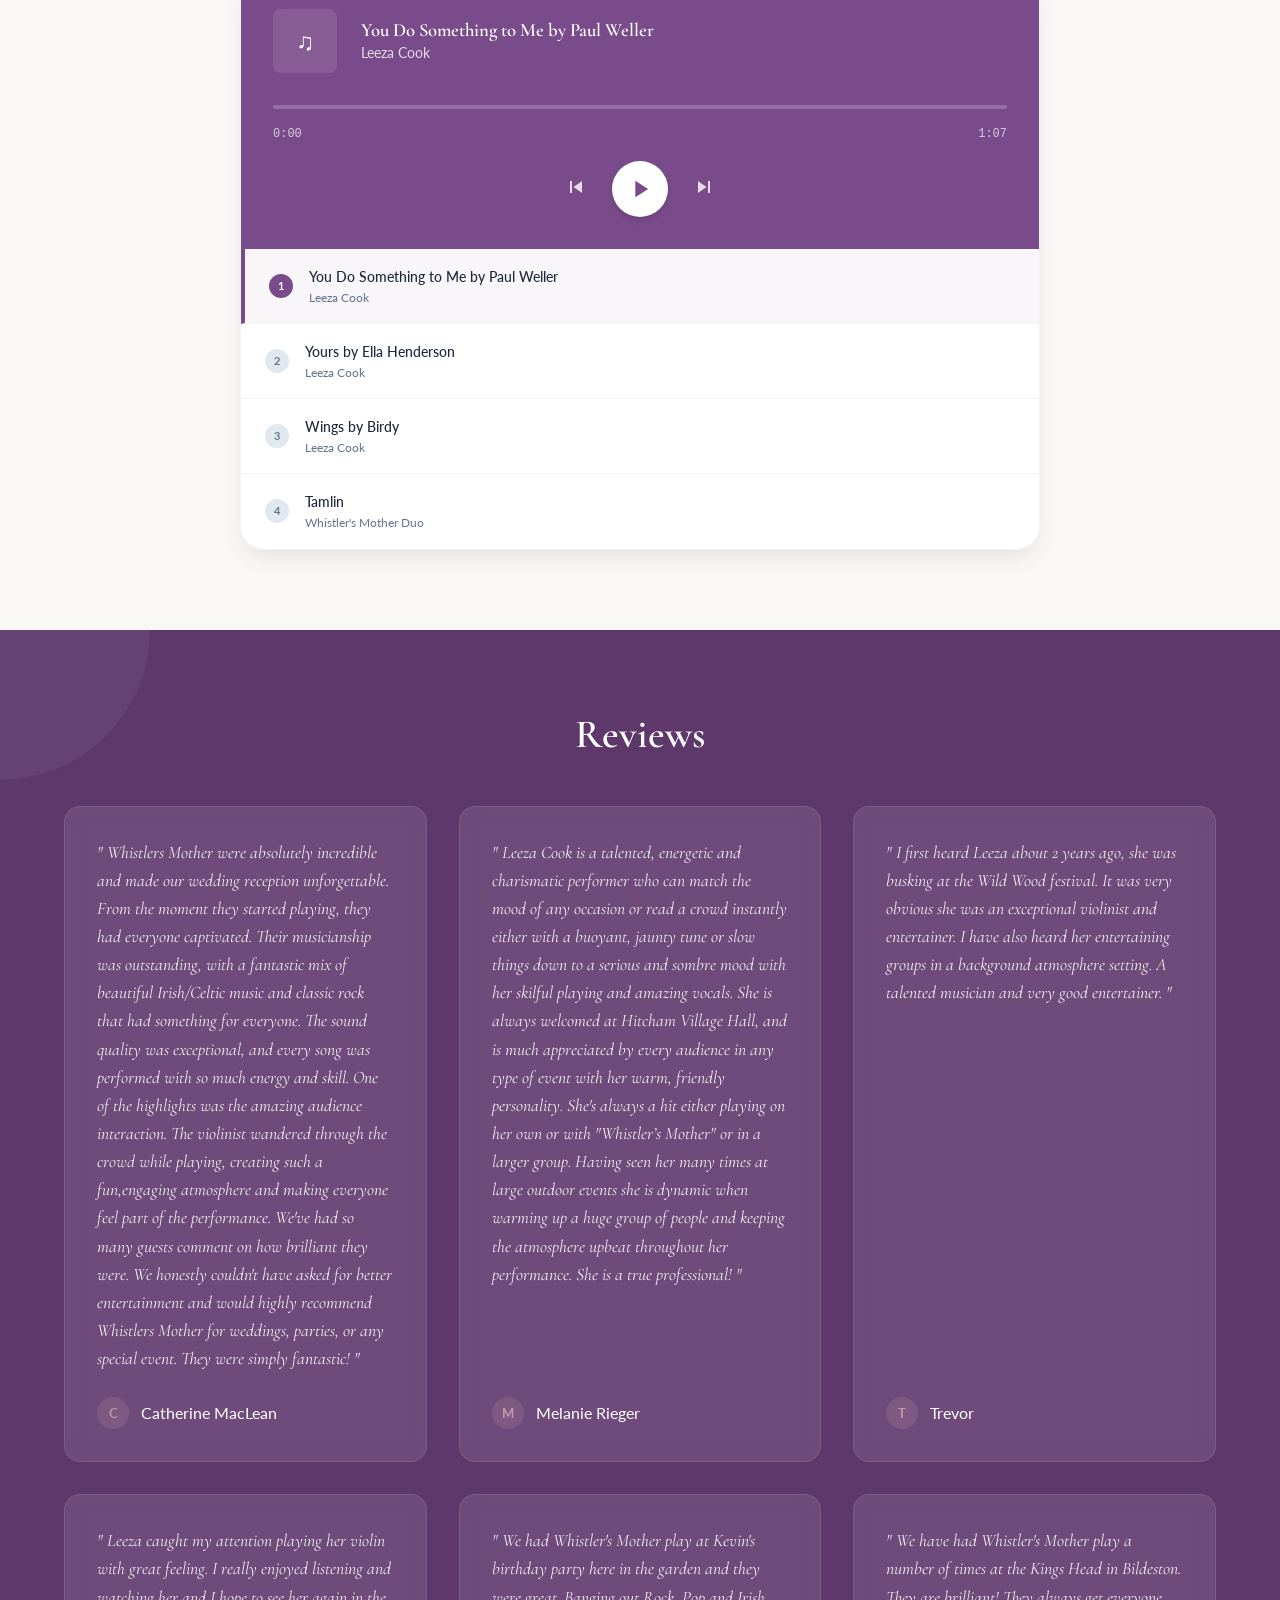
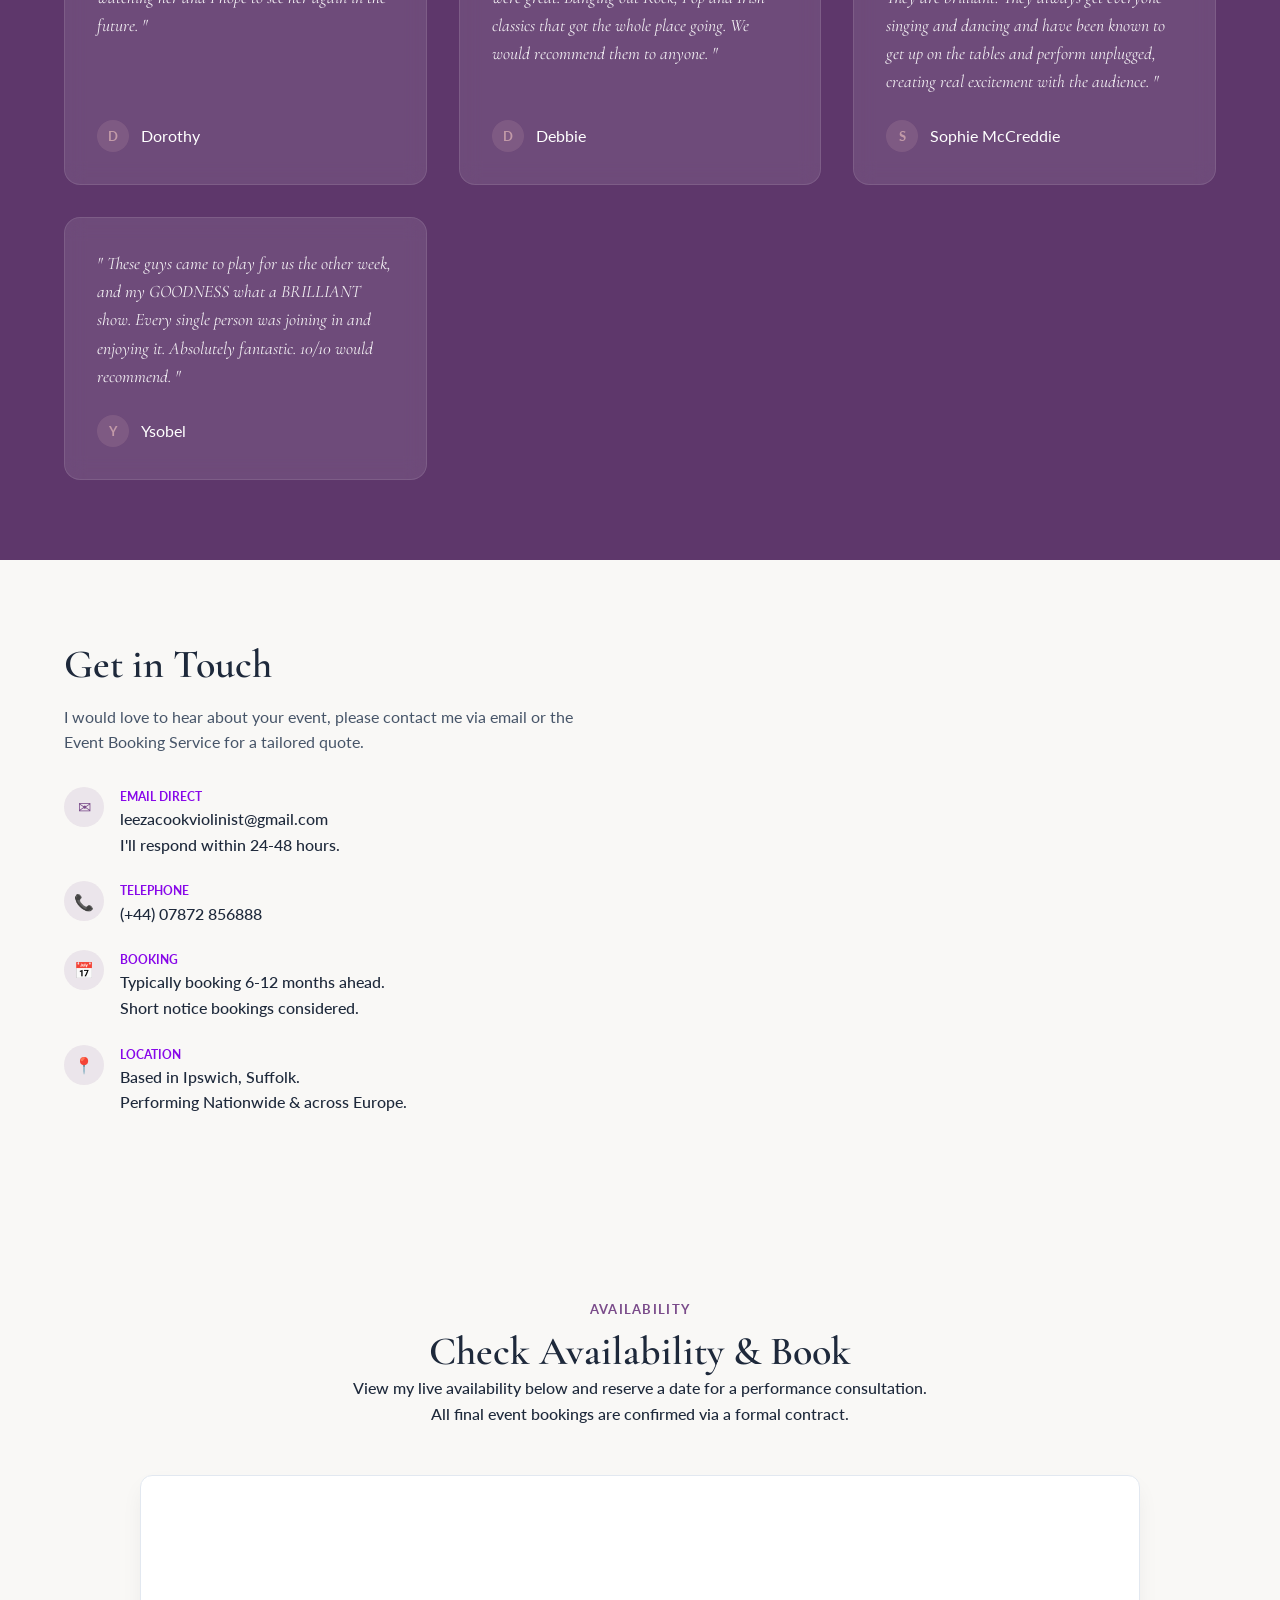
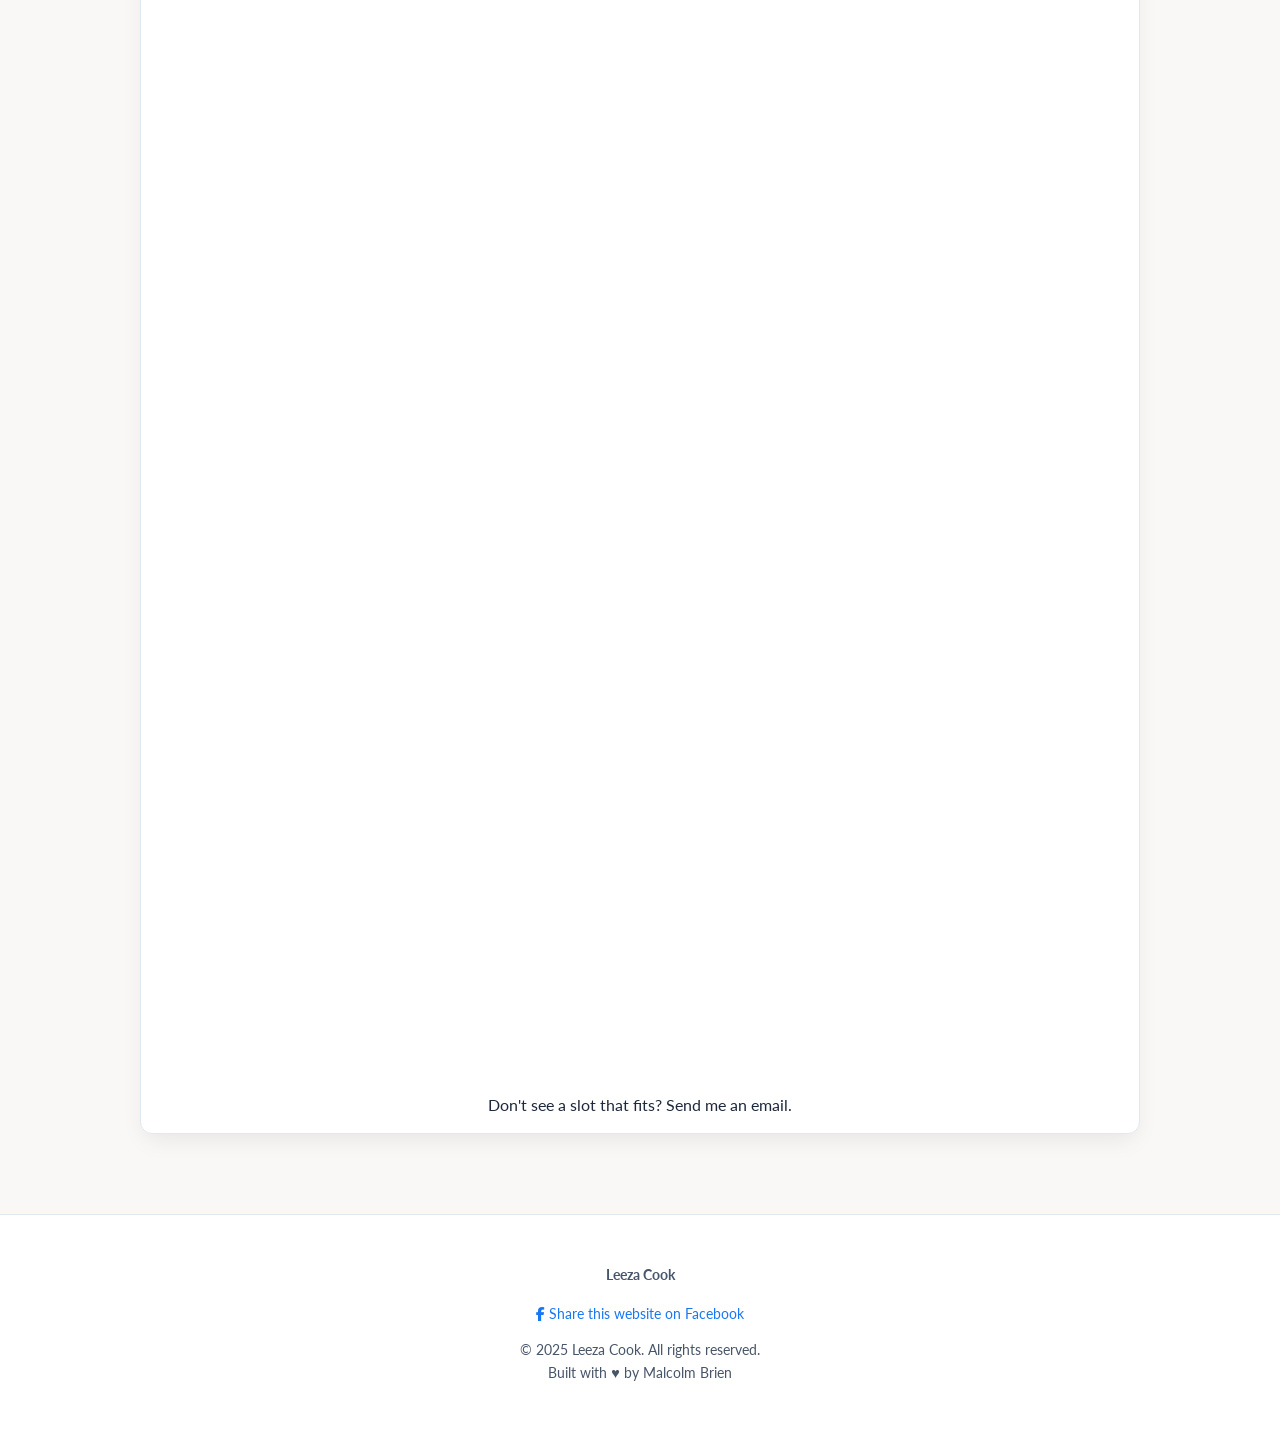
==== commit 08ca5403: "Add files via upload" ====
--- a/index.html
+++ b/index.html
@@ -1106,14 +1106,14 @@
             <!-- Event 2 -->
 <div class="event-card" data-date="2026-09-06">
     <div class="event-image">
-        <img src="./image/BN-02.jpg" alt="BNatural Festival">
+        <img src="./image/BN-03.jpg" alt="BNatural Festival">
     </div>
     <div class="event-content">
         <span class="event-status-badge badge-upcoming">Upcoming</span>
         <h3>BNatural Festival</h3>
         <p class="event-date"><i class="fas fa-calendar"></i> Sunday 6th September 2026</p>
         <p class="event-time"><i class="fas fa-clock"></i> 12:45 pm</p>
-        <p class="event-location"><i class="fas fa-map-marker-alt"></i> Bildeston</p>
+        <p class="event-location"><i class="fas fa-map-marker-alt"></i> King's Head, Bildeston</p>
     </div>
       </div>      
       
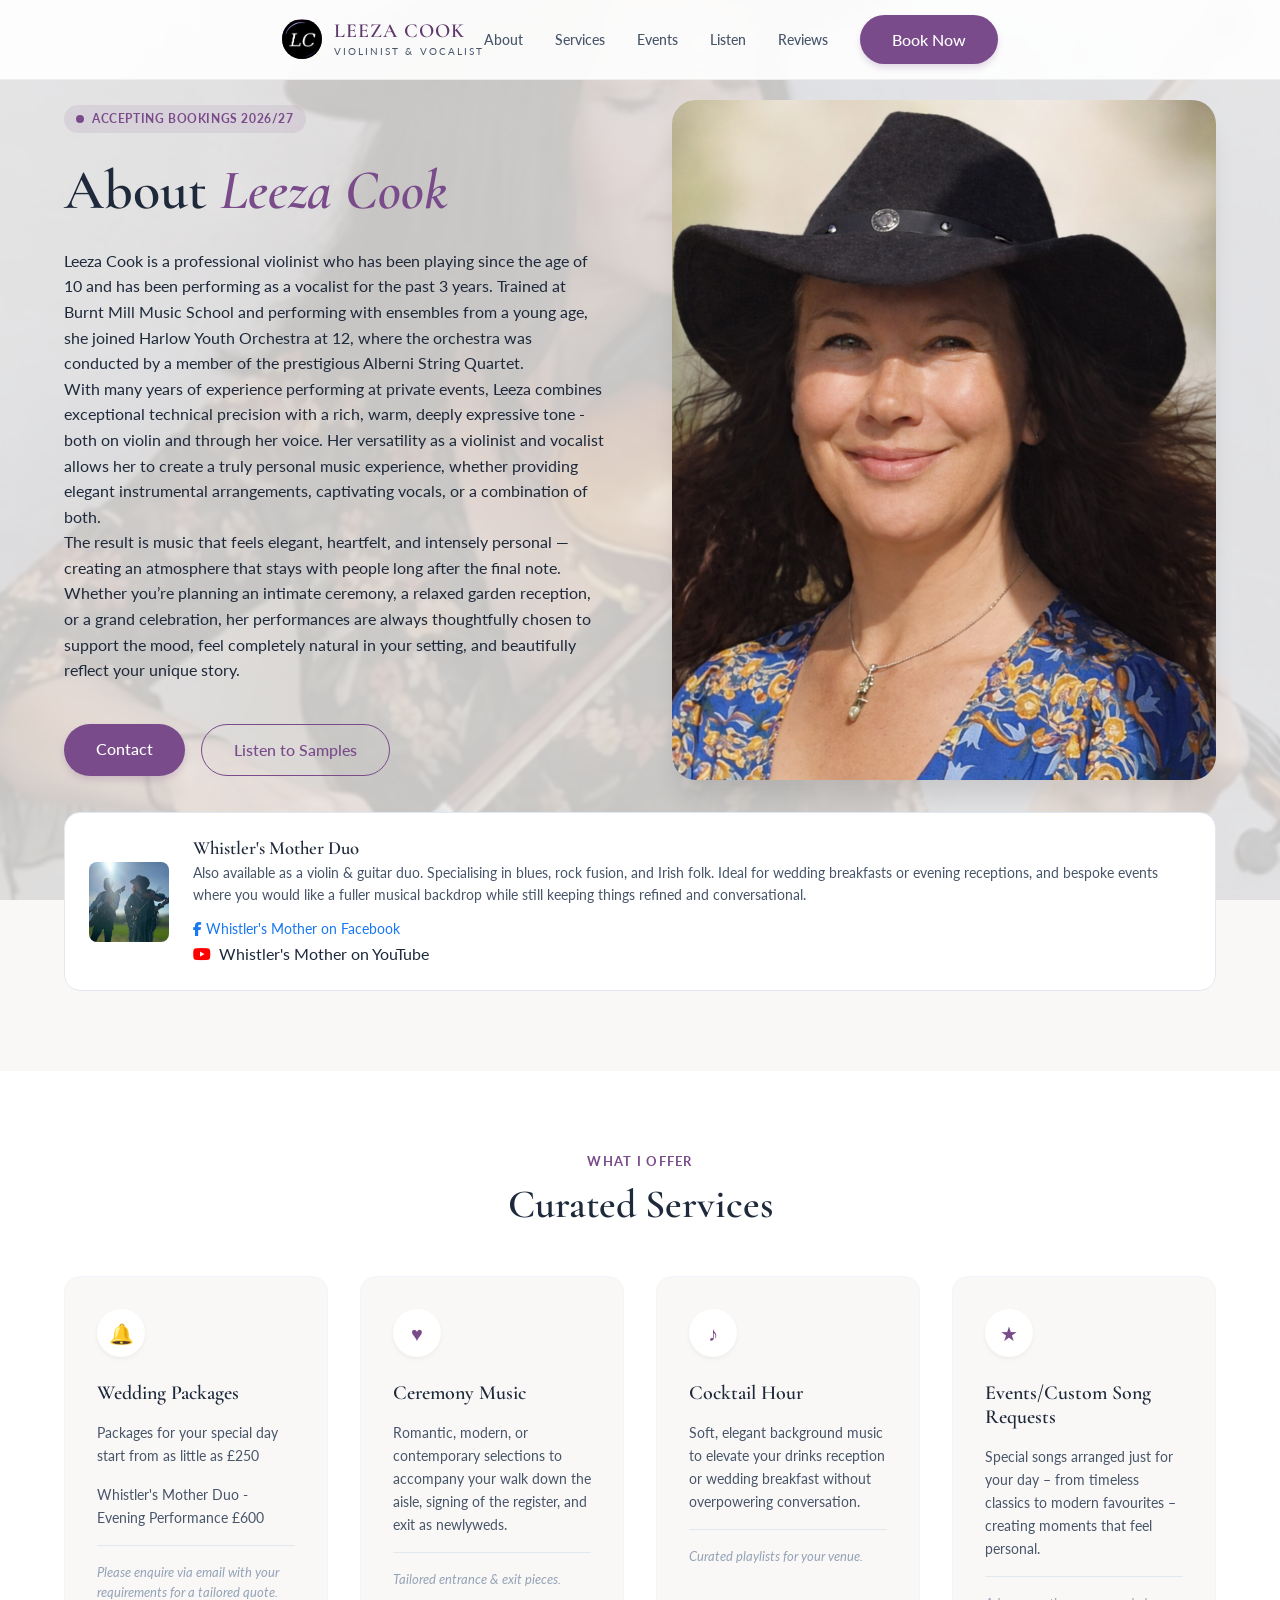
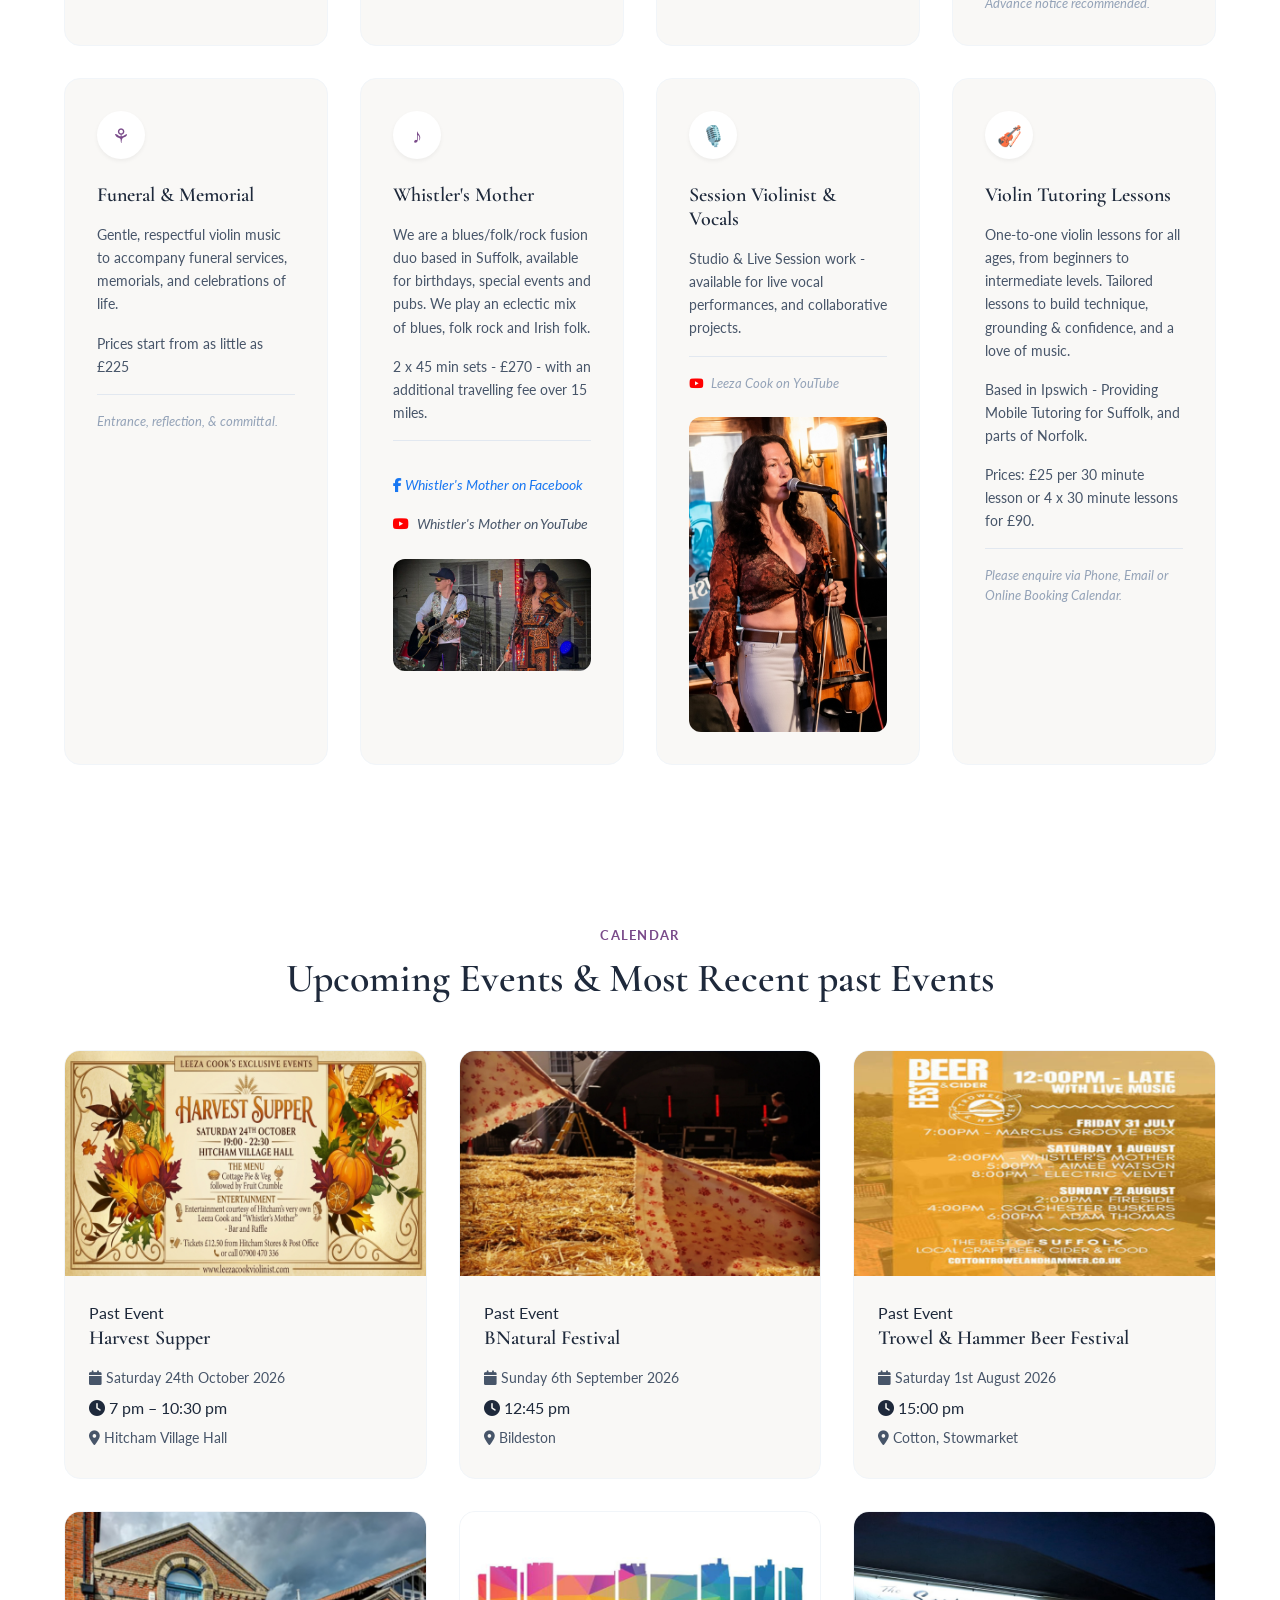
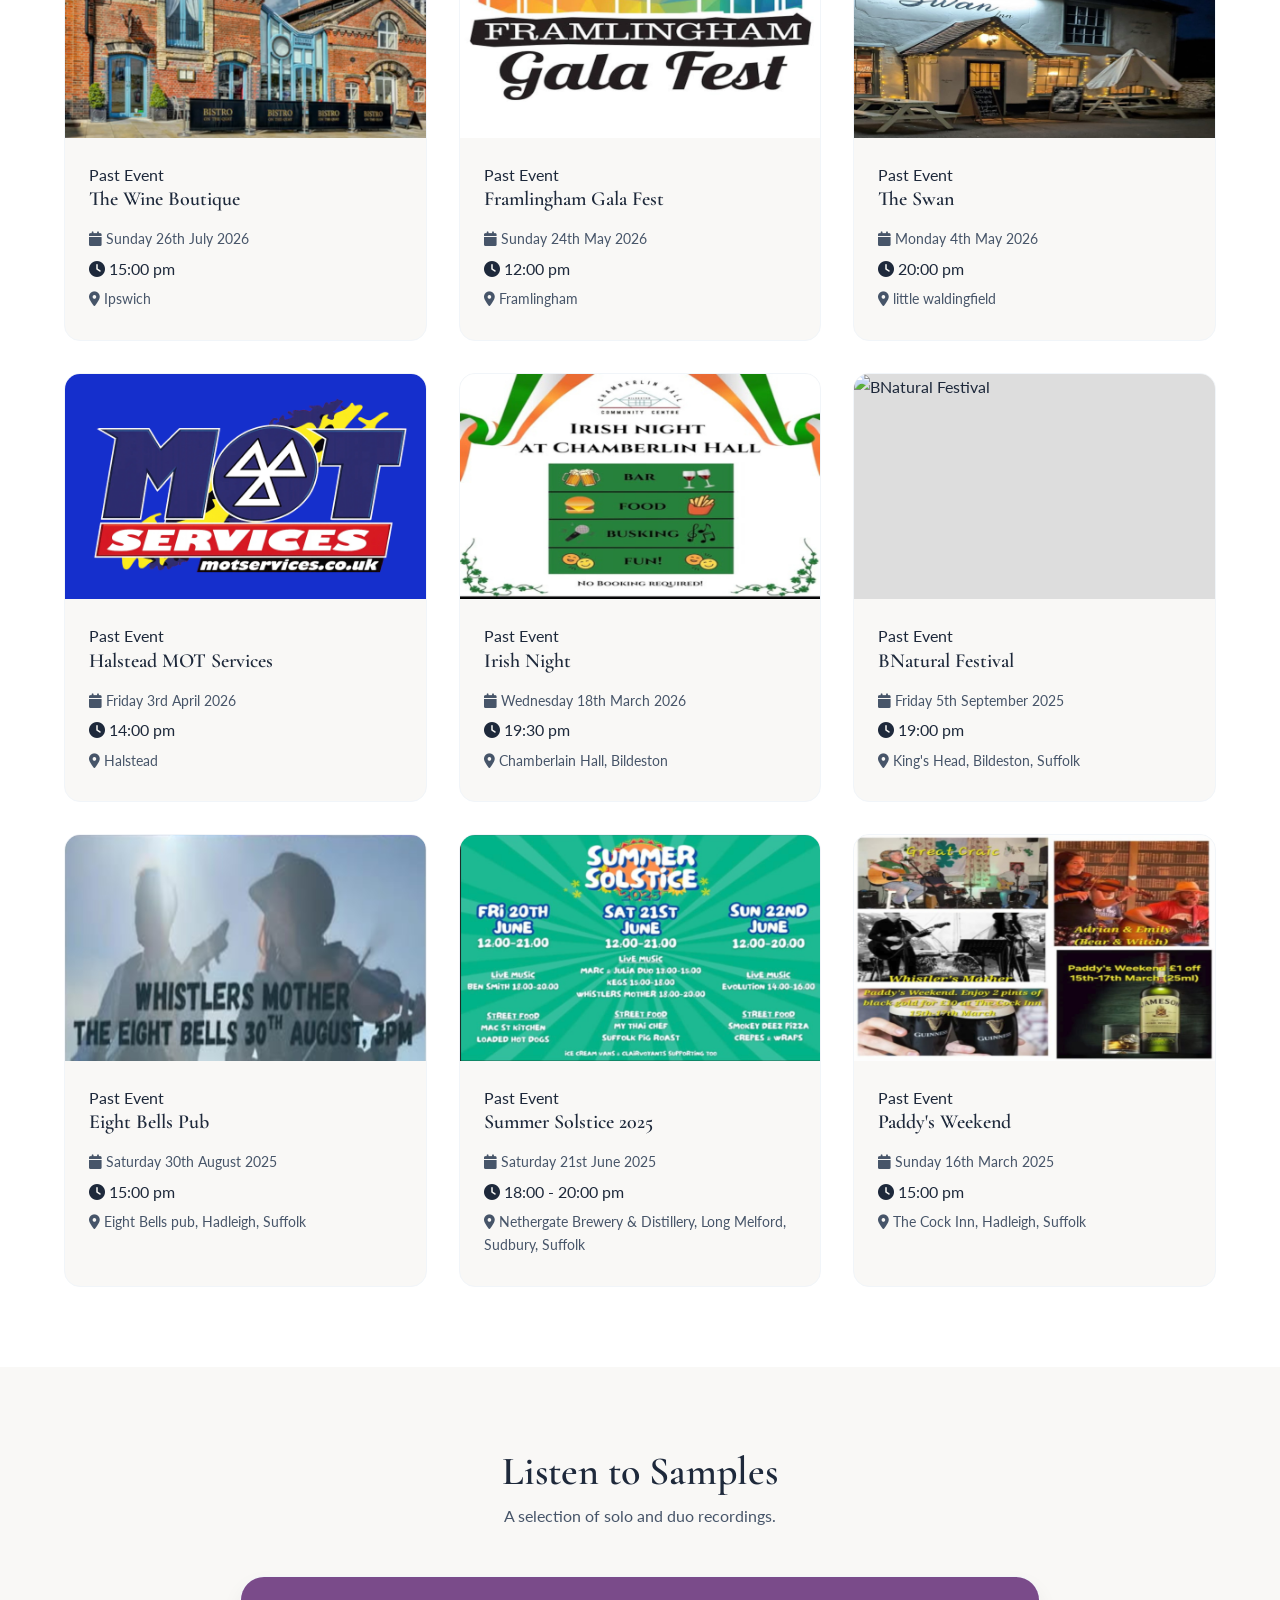
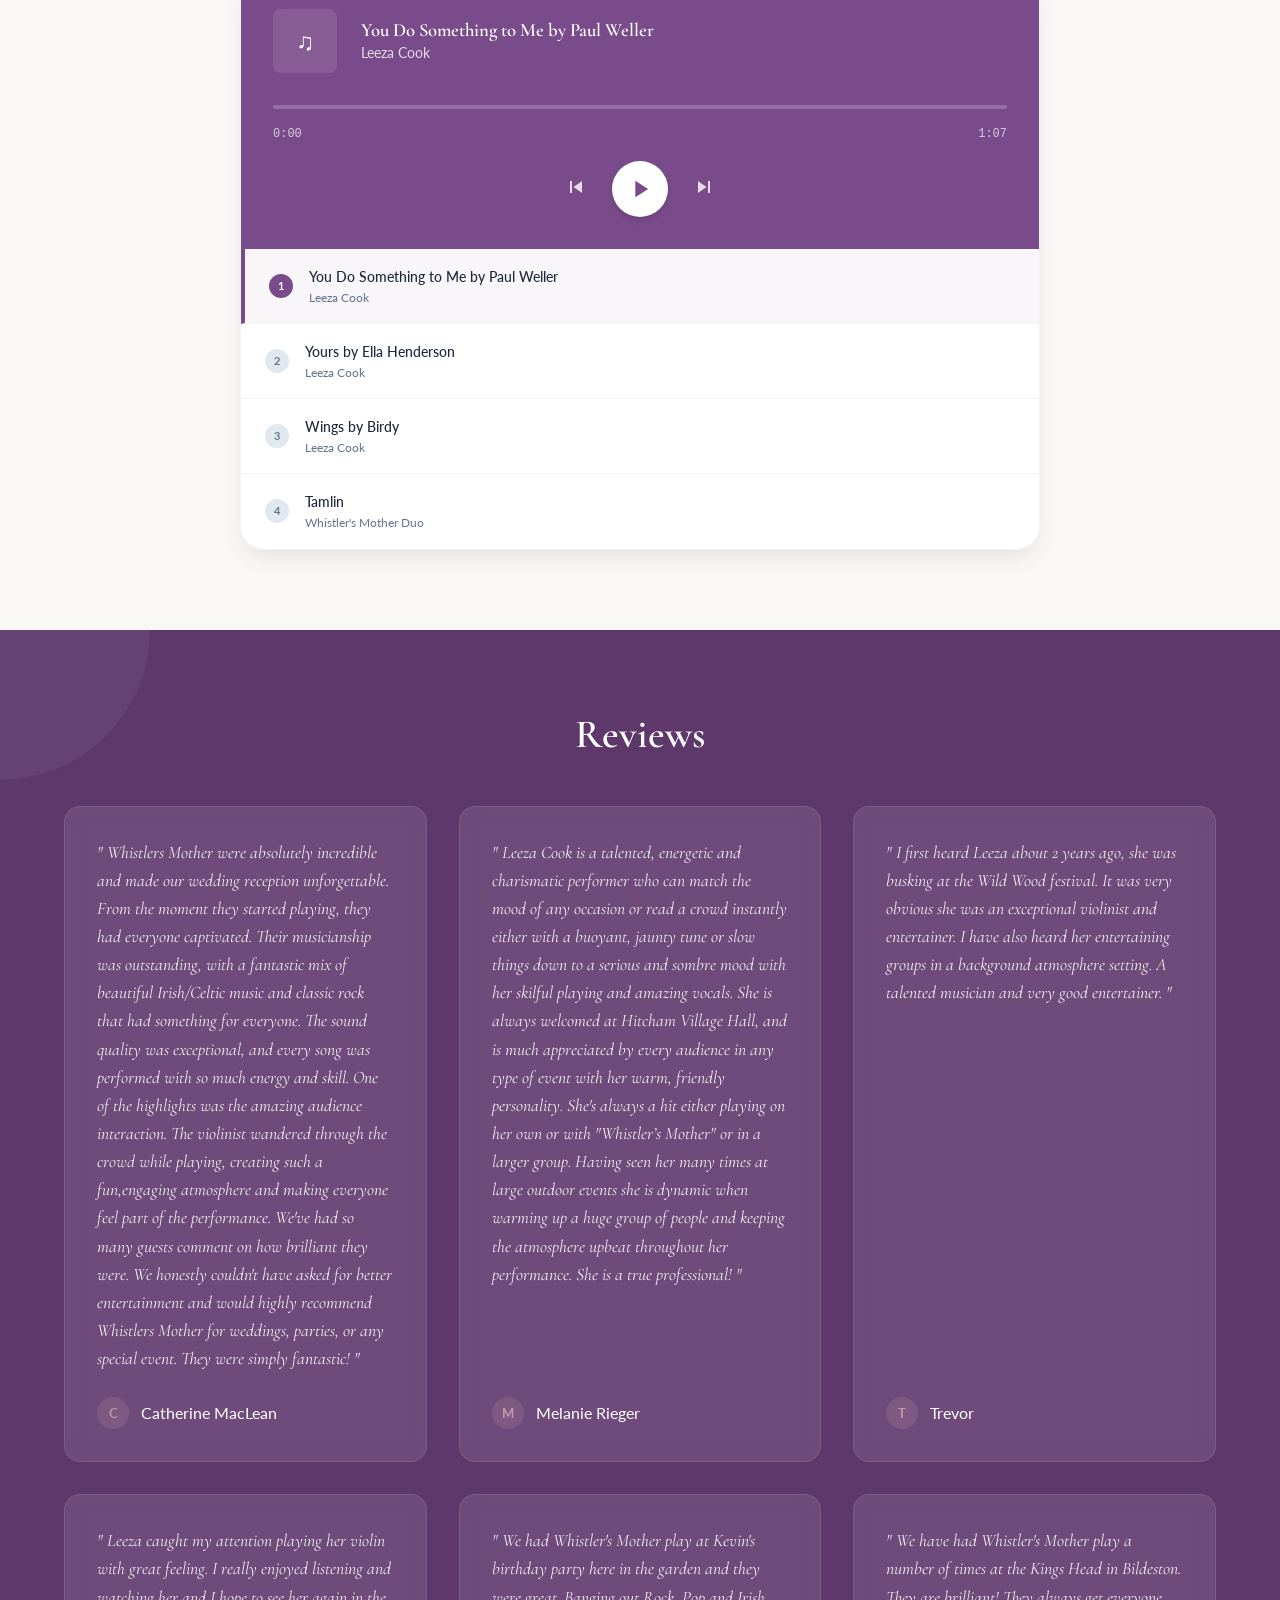
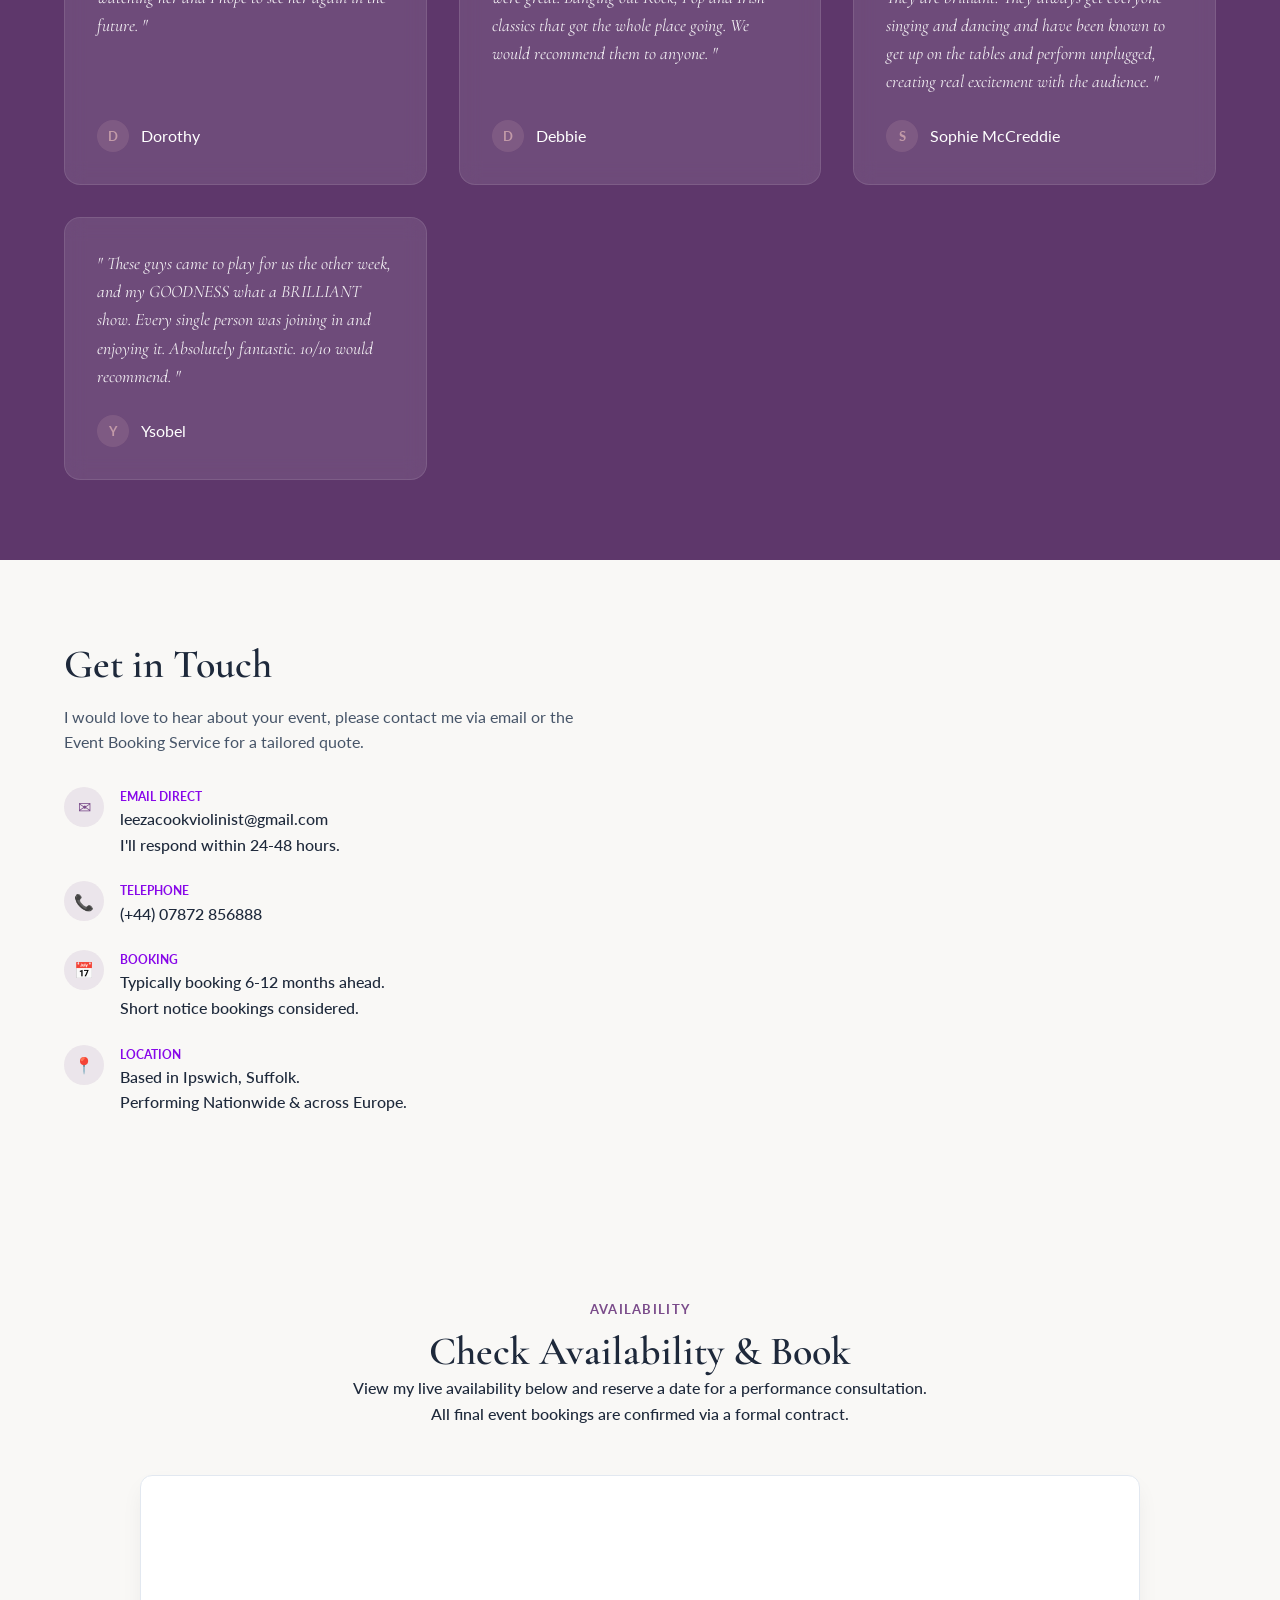
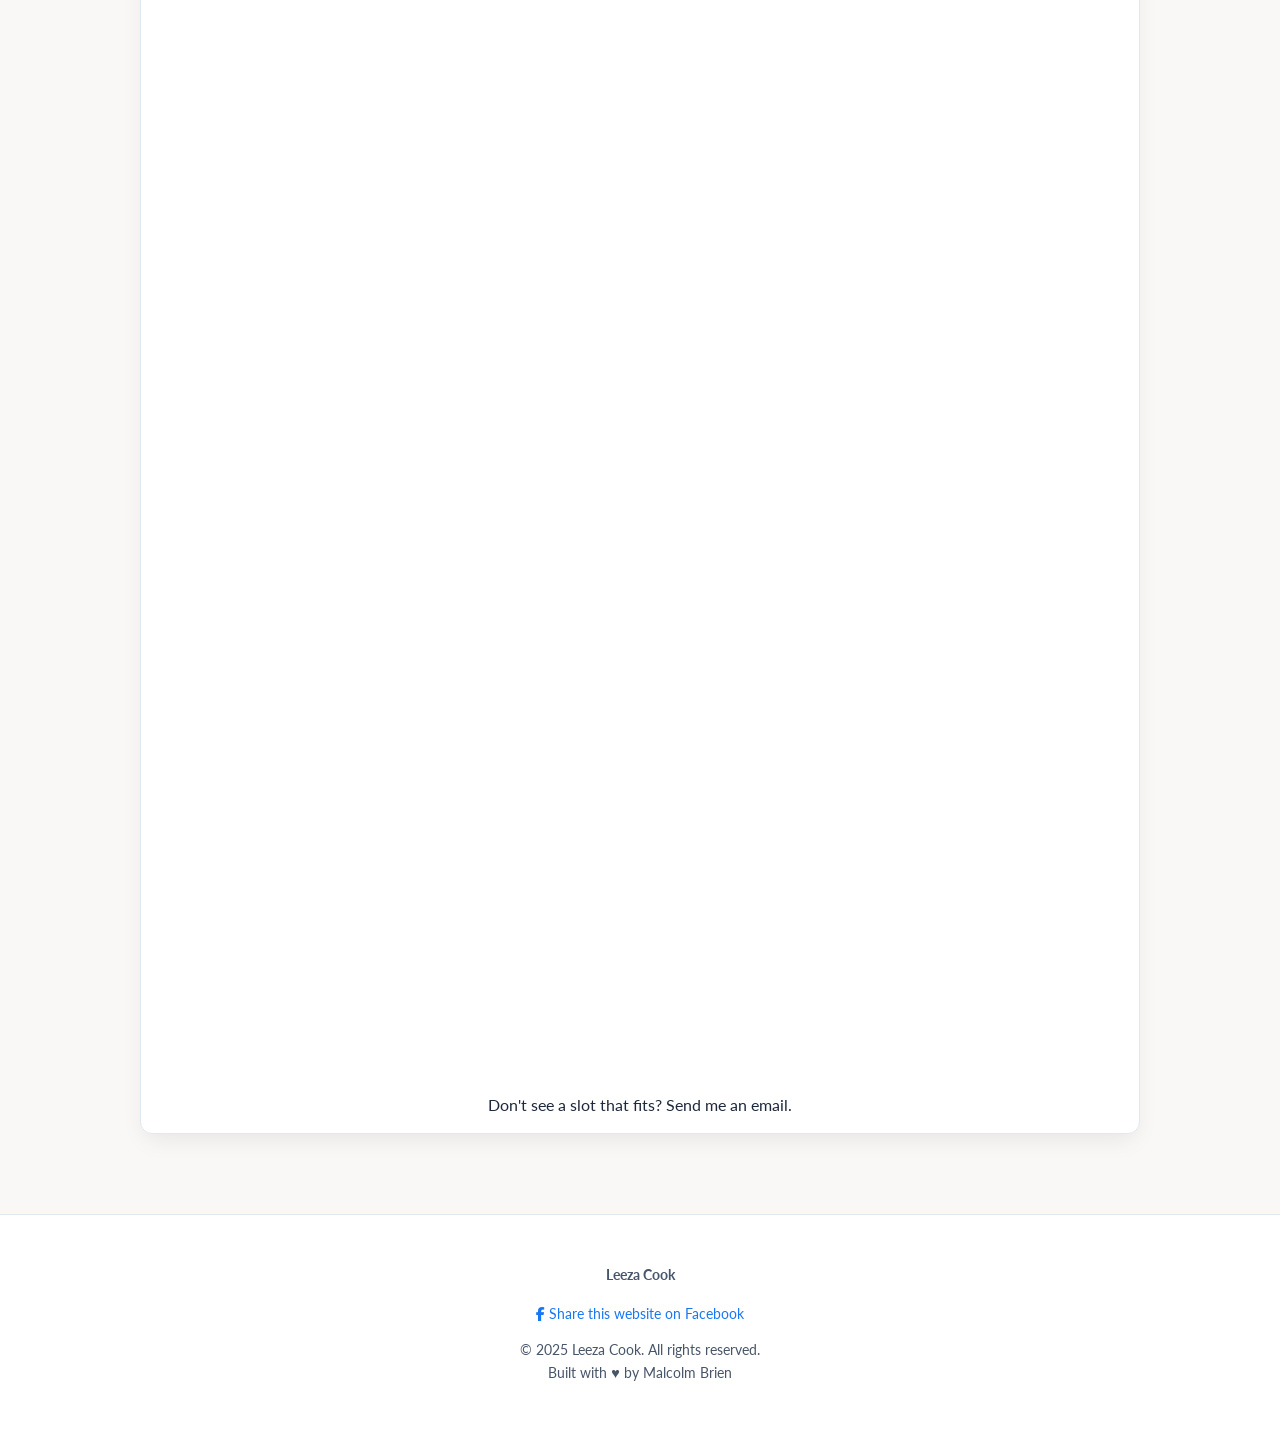
==== commit ffaa7287: "Add files via upload" ====
--- a/index.html
+++ b/index.html
@@ -1113,7 +1113,7 @@
         <h3>BNatural Festival</h3>
         <p class="event-date"><i class="fas fa-calendar"></i> Sunday 6th September 2026</p>
         <p class="event-time"><i class="fas fa-clock"></i> 12:45 pm</p>
-        <p class="event-location"><i class="fas fa-map-marker-alt"></i> King's Head, Bildeston</p>
+        <p class="event-location"><i class="fas fa-map-marker-alt"></i> Bildeston</p>
     </div>
       </div>      
       
@@ -1199,9 +1199,24 @@
         <p class="event-time"><i class="fas fa-clock"></i> 19:30 pm</p>
         <p class="event-location"><i class="fas fa-map-marker-alt"></i> Chamberlain Hall, Bildeston</p>
     </div>
-      </div>  
+      </div>
+      
       
                       <!-- Event 9 -->
+<div class="event-card" data-date="2025-09-05">
+    <div class="event-image">
+        <img src="./image/BN-04.jpg" alt="BNatural Festival">
+    </div>
+    <div class="event-content">
+        <span class="event-status-badge badge-upcoming">Upcoming</span>
+        <h3>BNatural Festival</h3>
+        <p class="event-date"><i class="fas fa-calendar"></i> Friday 5th September 2025</p>
+        <p class="event-time"><i class="fas fa-clock"></i> 19:00 pm</p>
+        <p class="event-location"><i class="fas fa-map-marker-alt"></i> King's Head, Bildeston, Suffolk</p>
+    </div>
+      </div>       
+      
+                      <!-- Event 10 -->
 <div class="event-card" data-date="2025-08-30">
     <div class="event-image">
         <img src="./image/EB.jpg" alt="Eight Bells Pub">
@@ -1215,7 +1230,7 @@
     </div>
       </div> 
   
-                <!-- Event 10 -->
+                <!-- Event 11 -->
 <div class="event-card" data-date="2025-06-21">
     <div class="event-image">
         <img src="./image/SS2025.jpg" alt="Summer Solstice 2025">
@@ -1230,7 +1245,7 @@
       </div>   
     
   
-                <!-- Event 11 -->
+                <!-- Event 12 -->
 <div class="event-card" data-date="2025-03-17">
     <div class="event-image">
         <img src="./image/PW.jpg" alt="Paddy's Weekend">
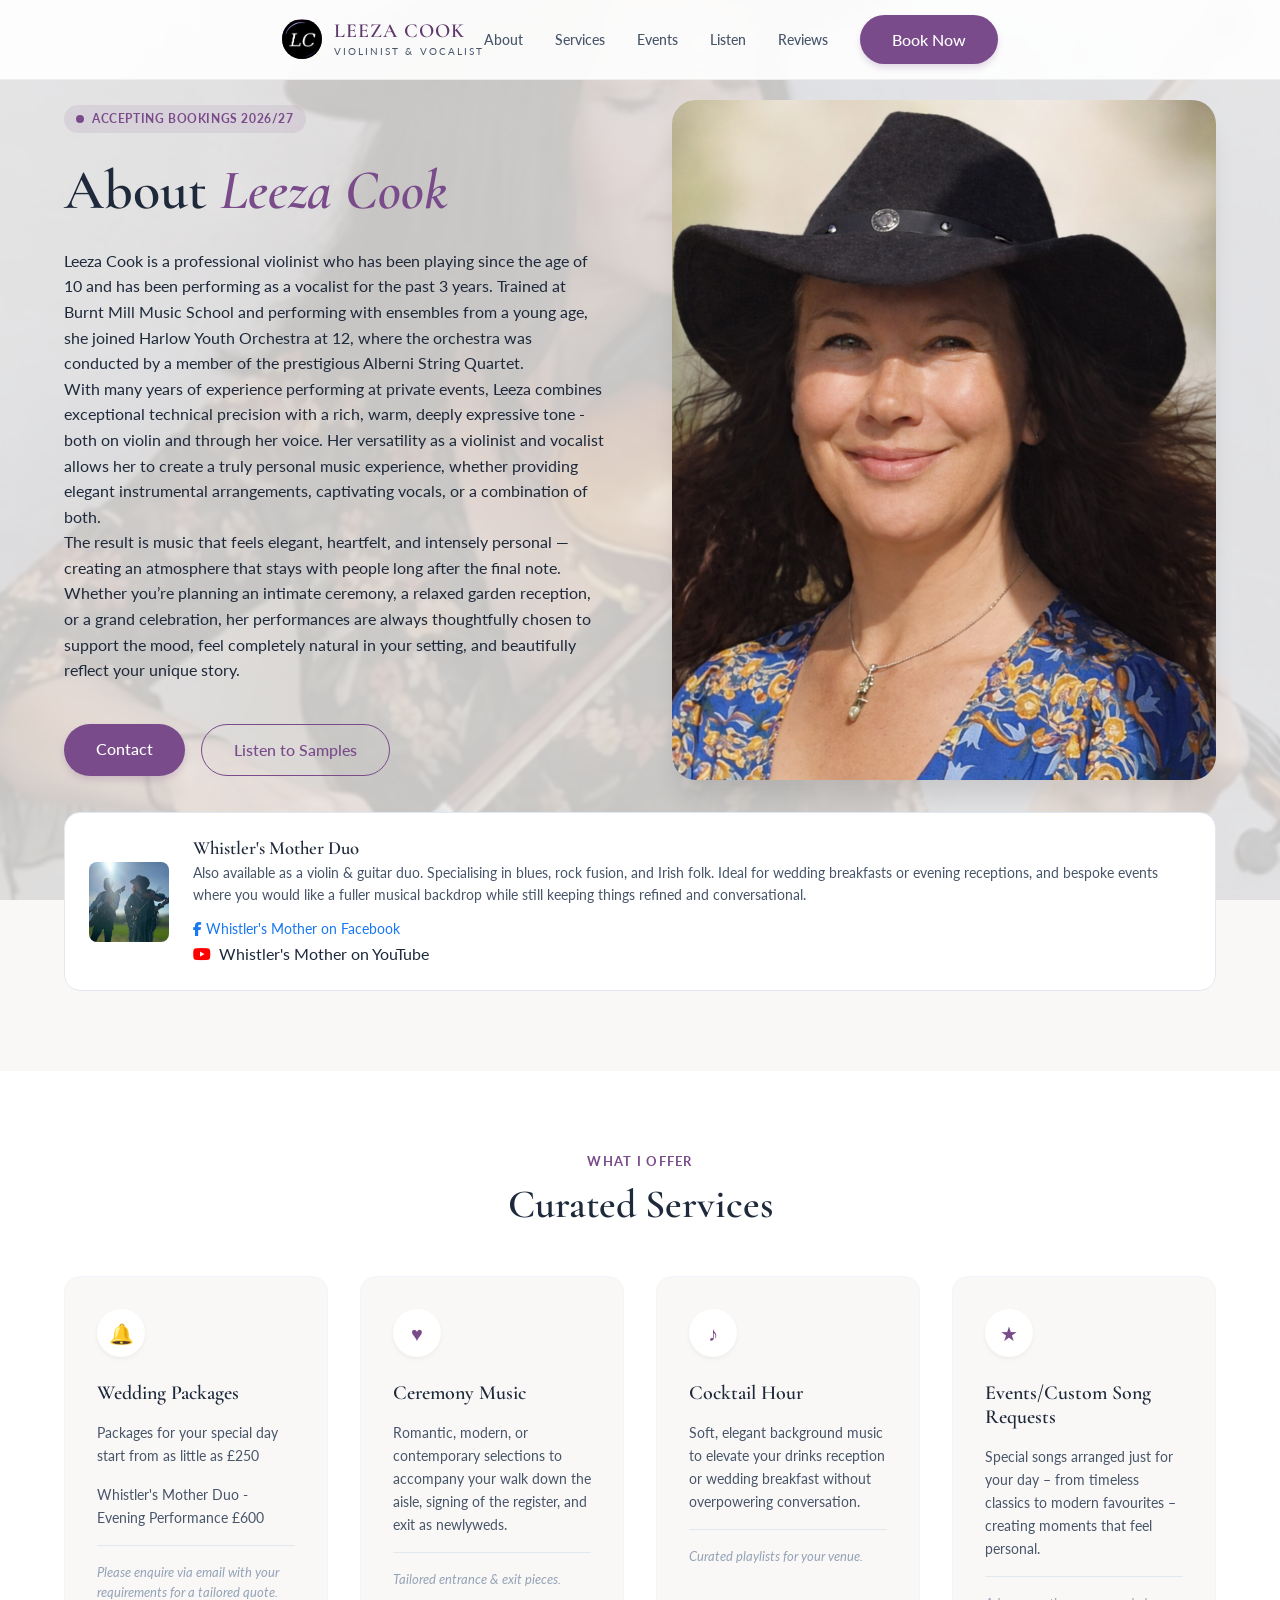
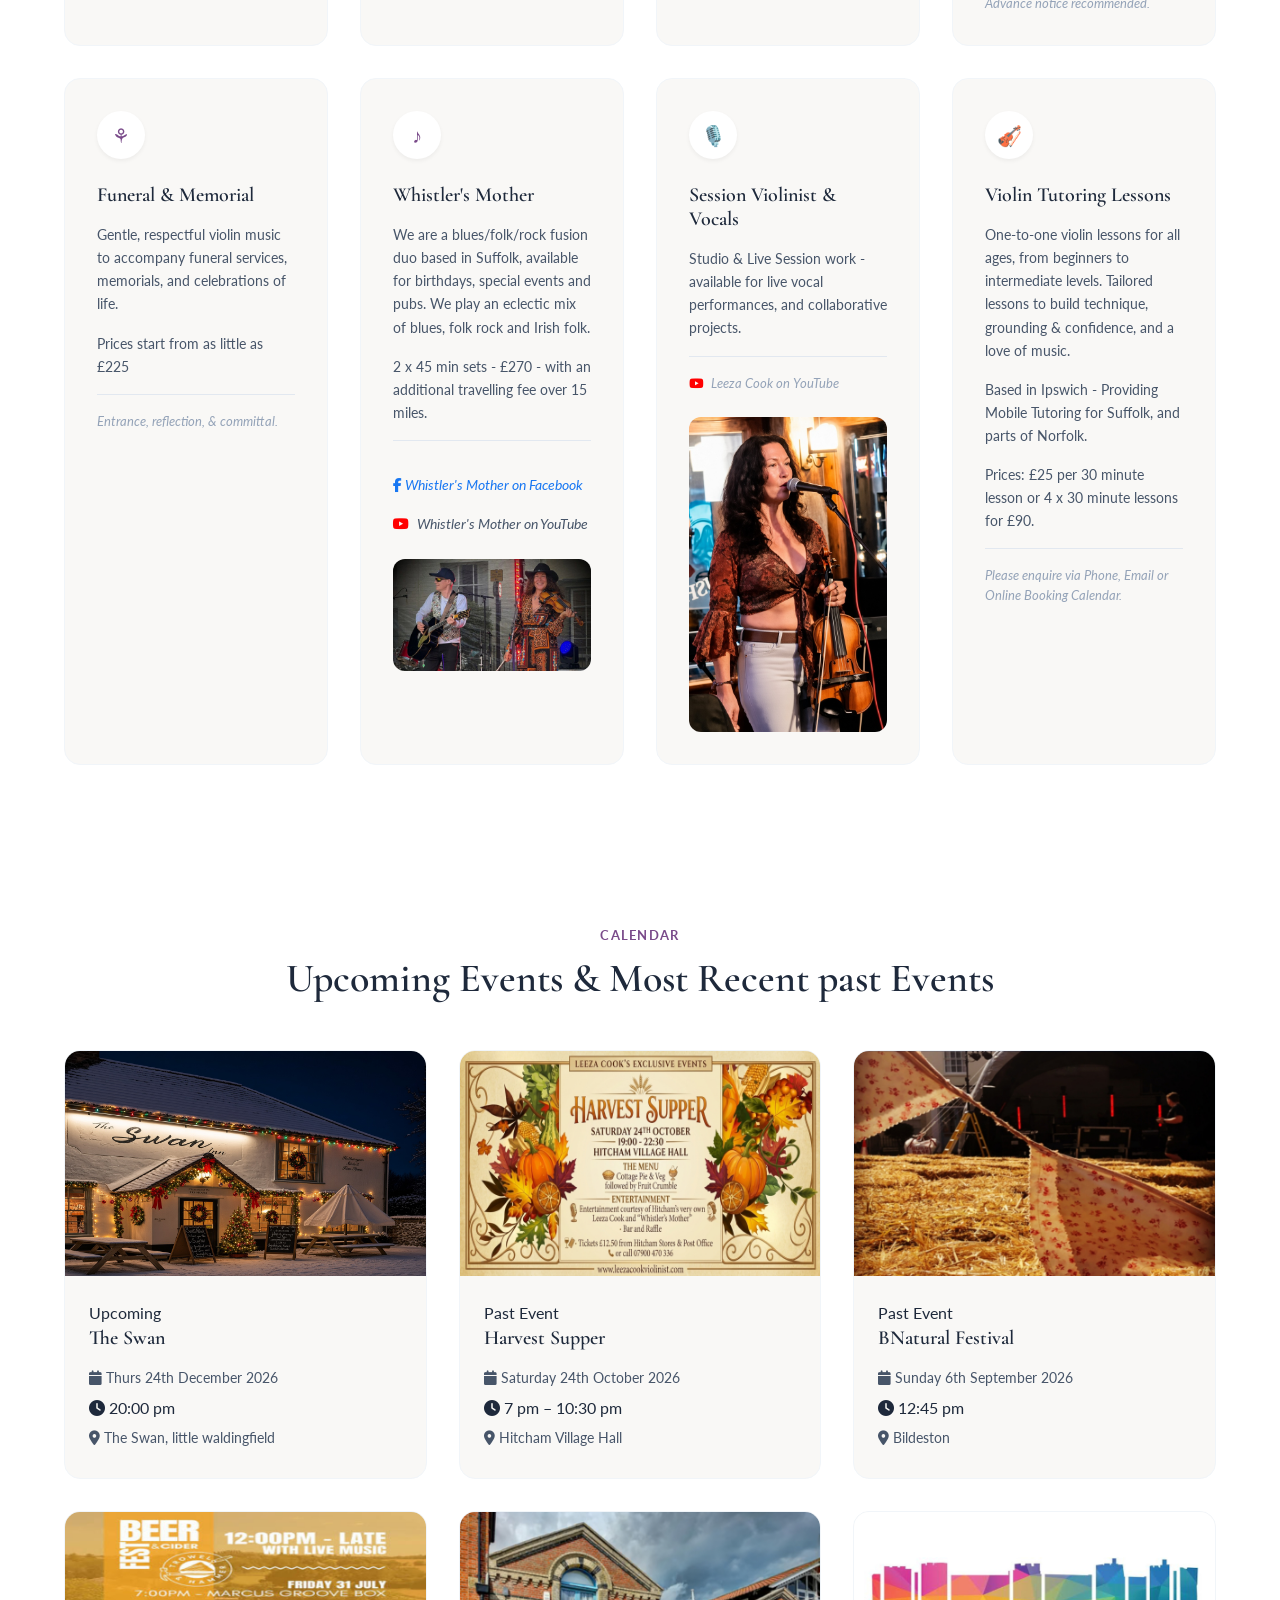
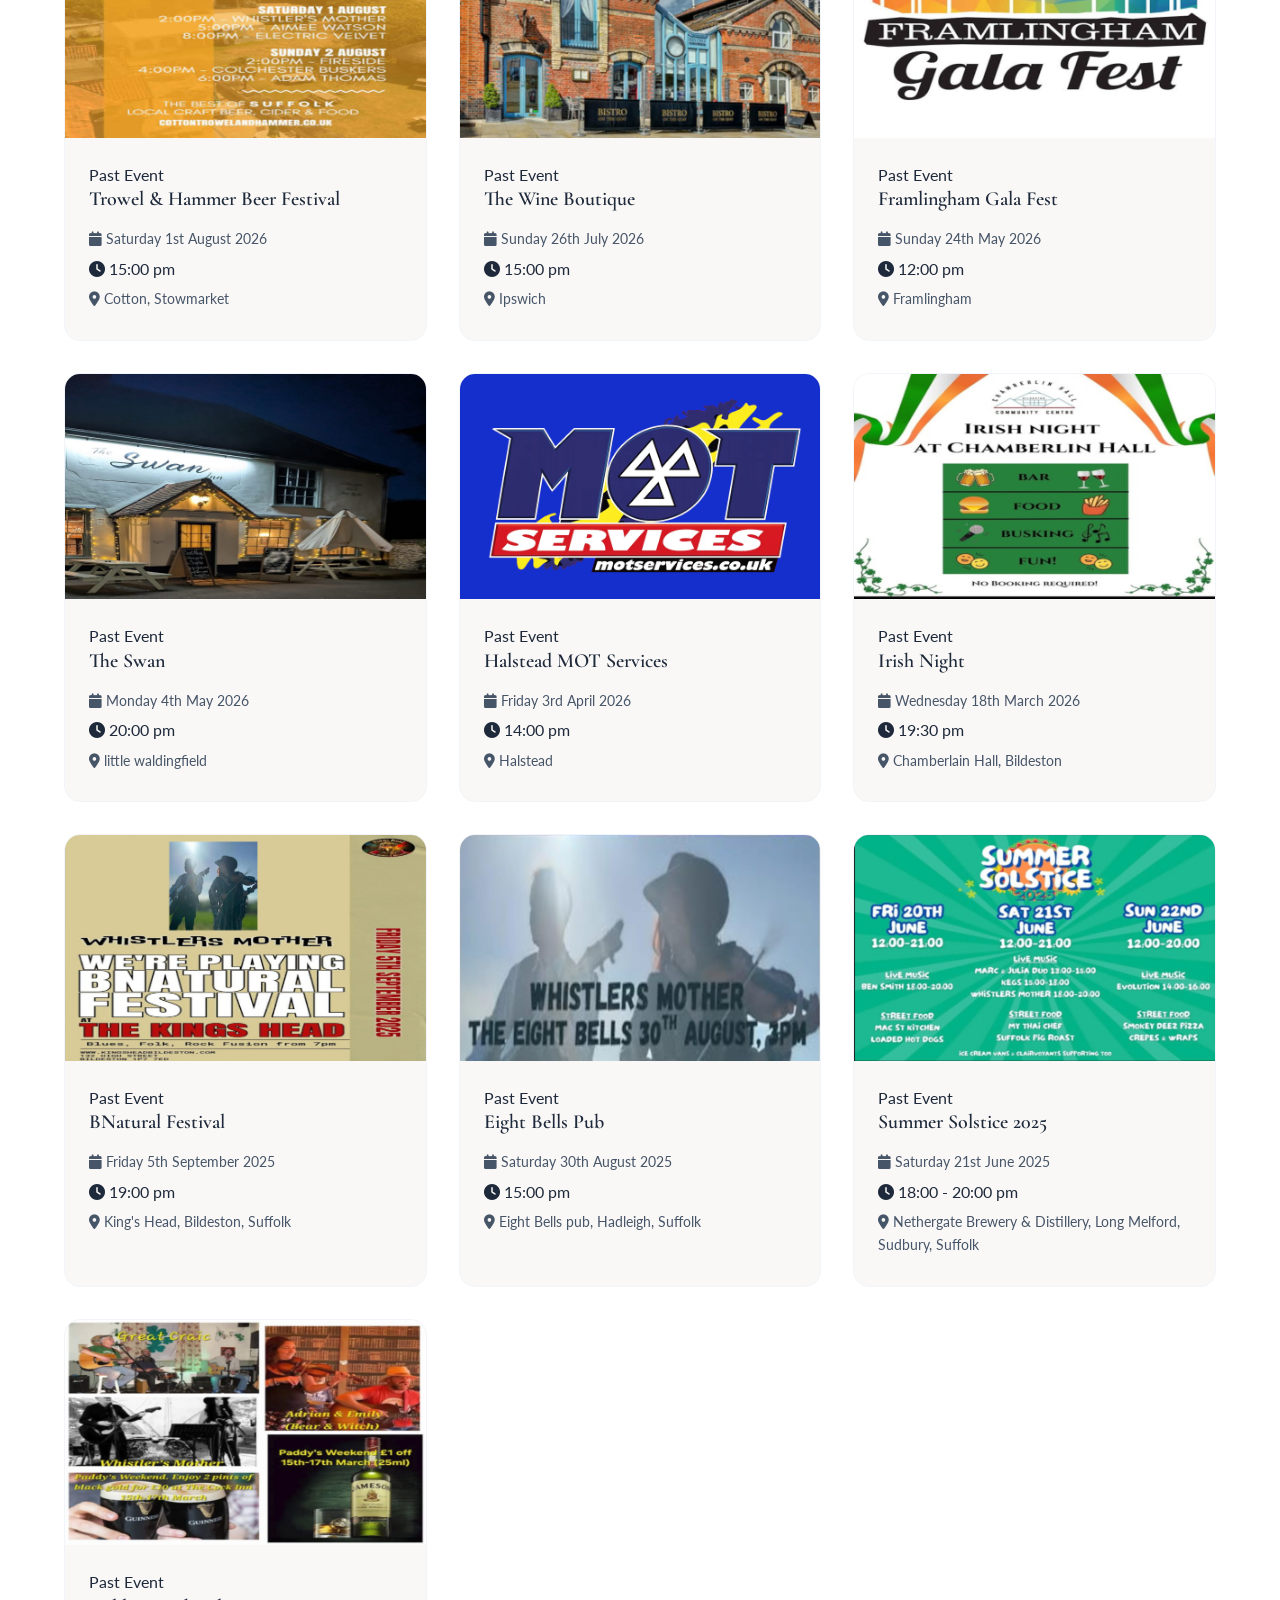
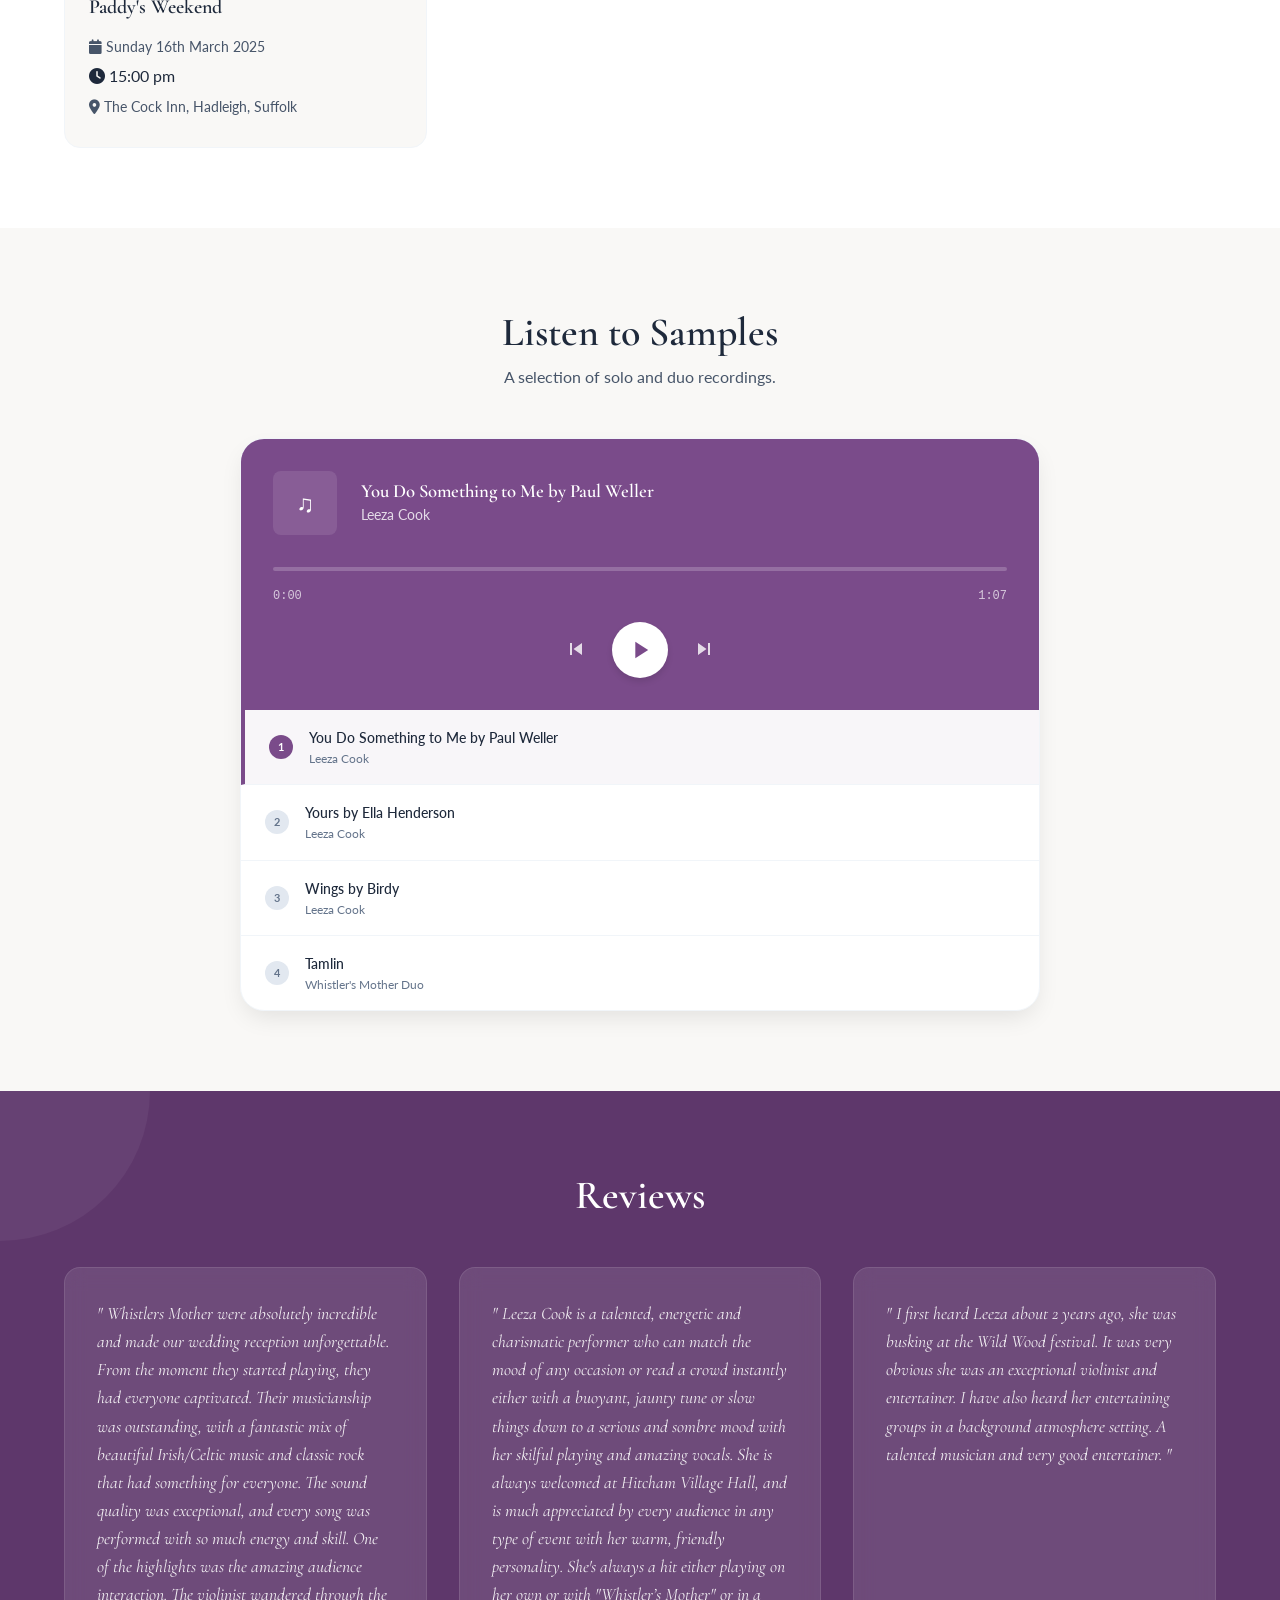
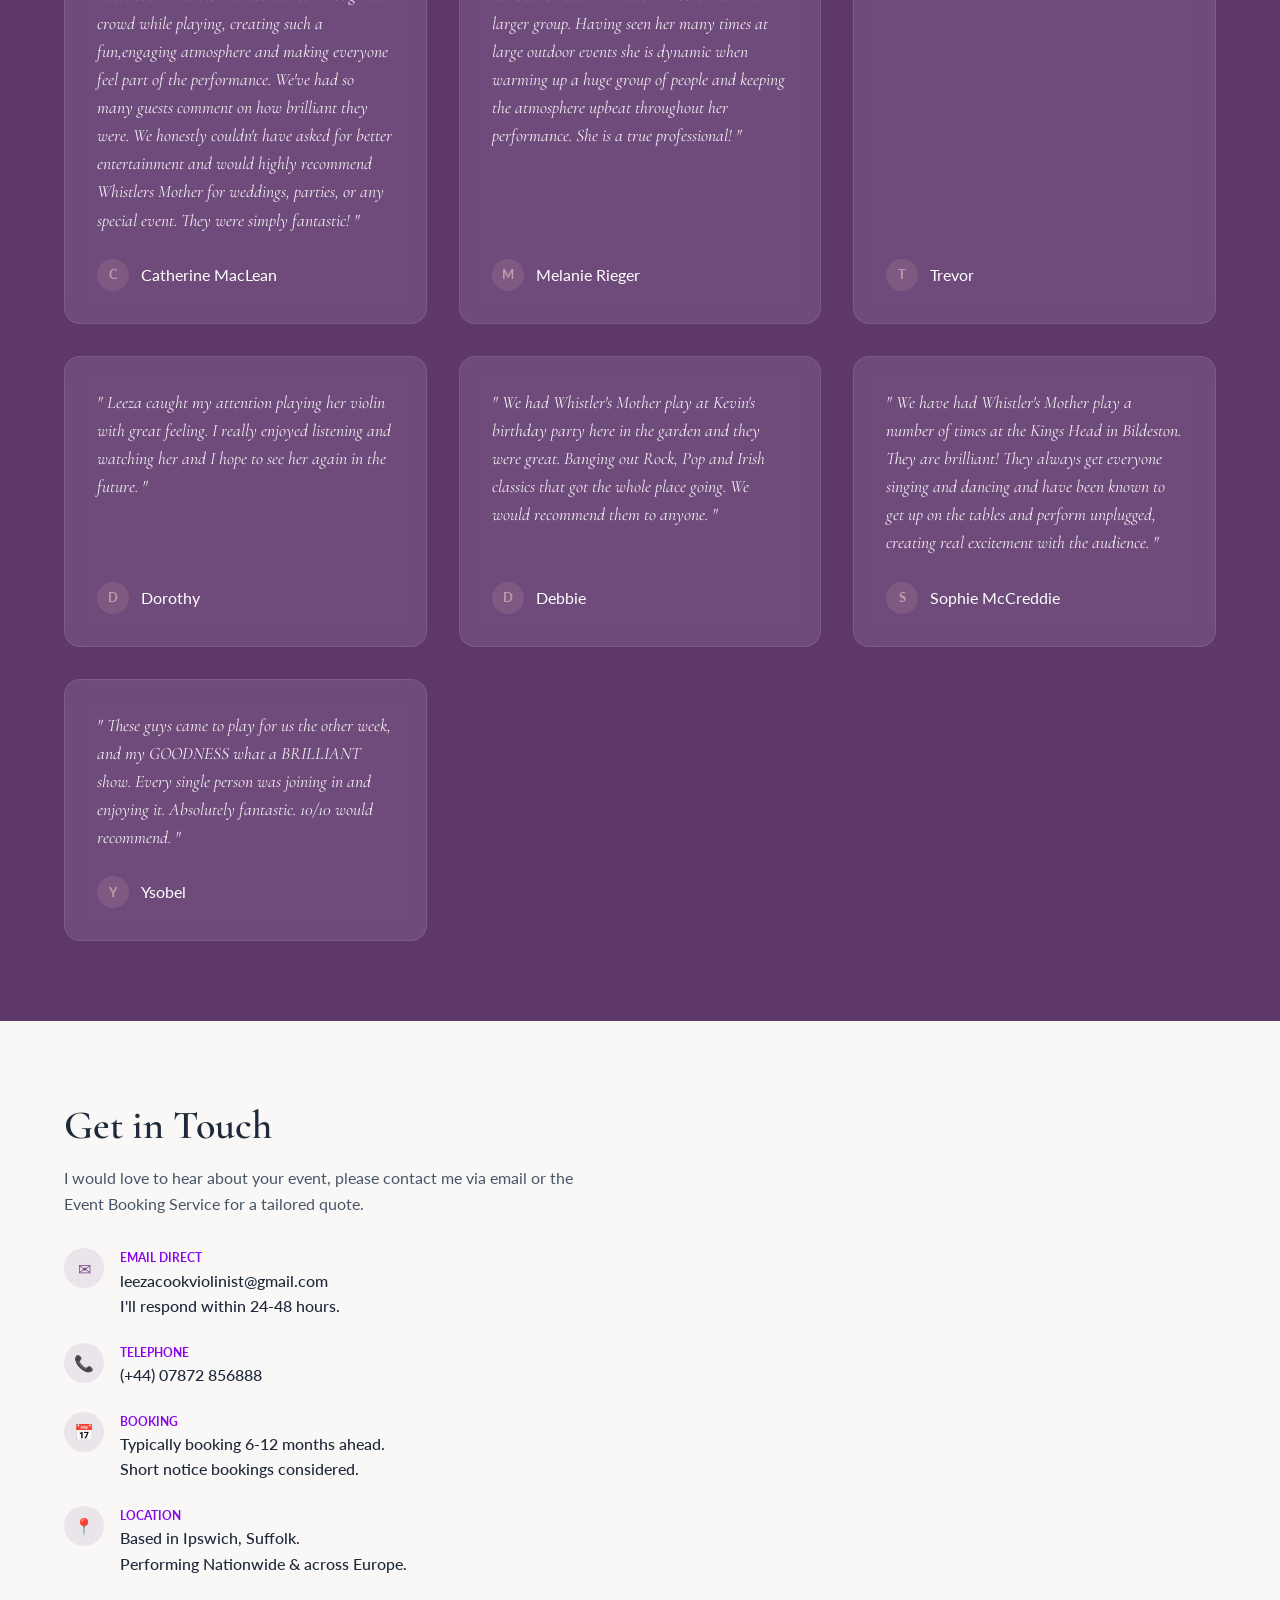
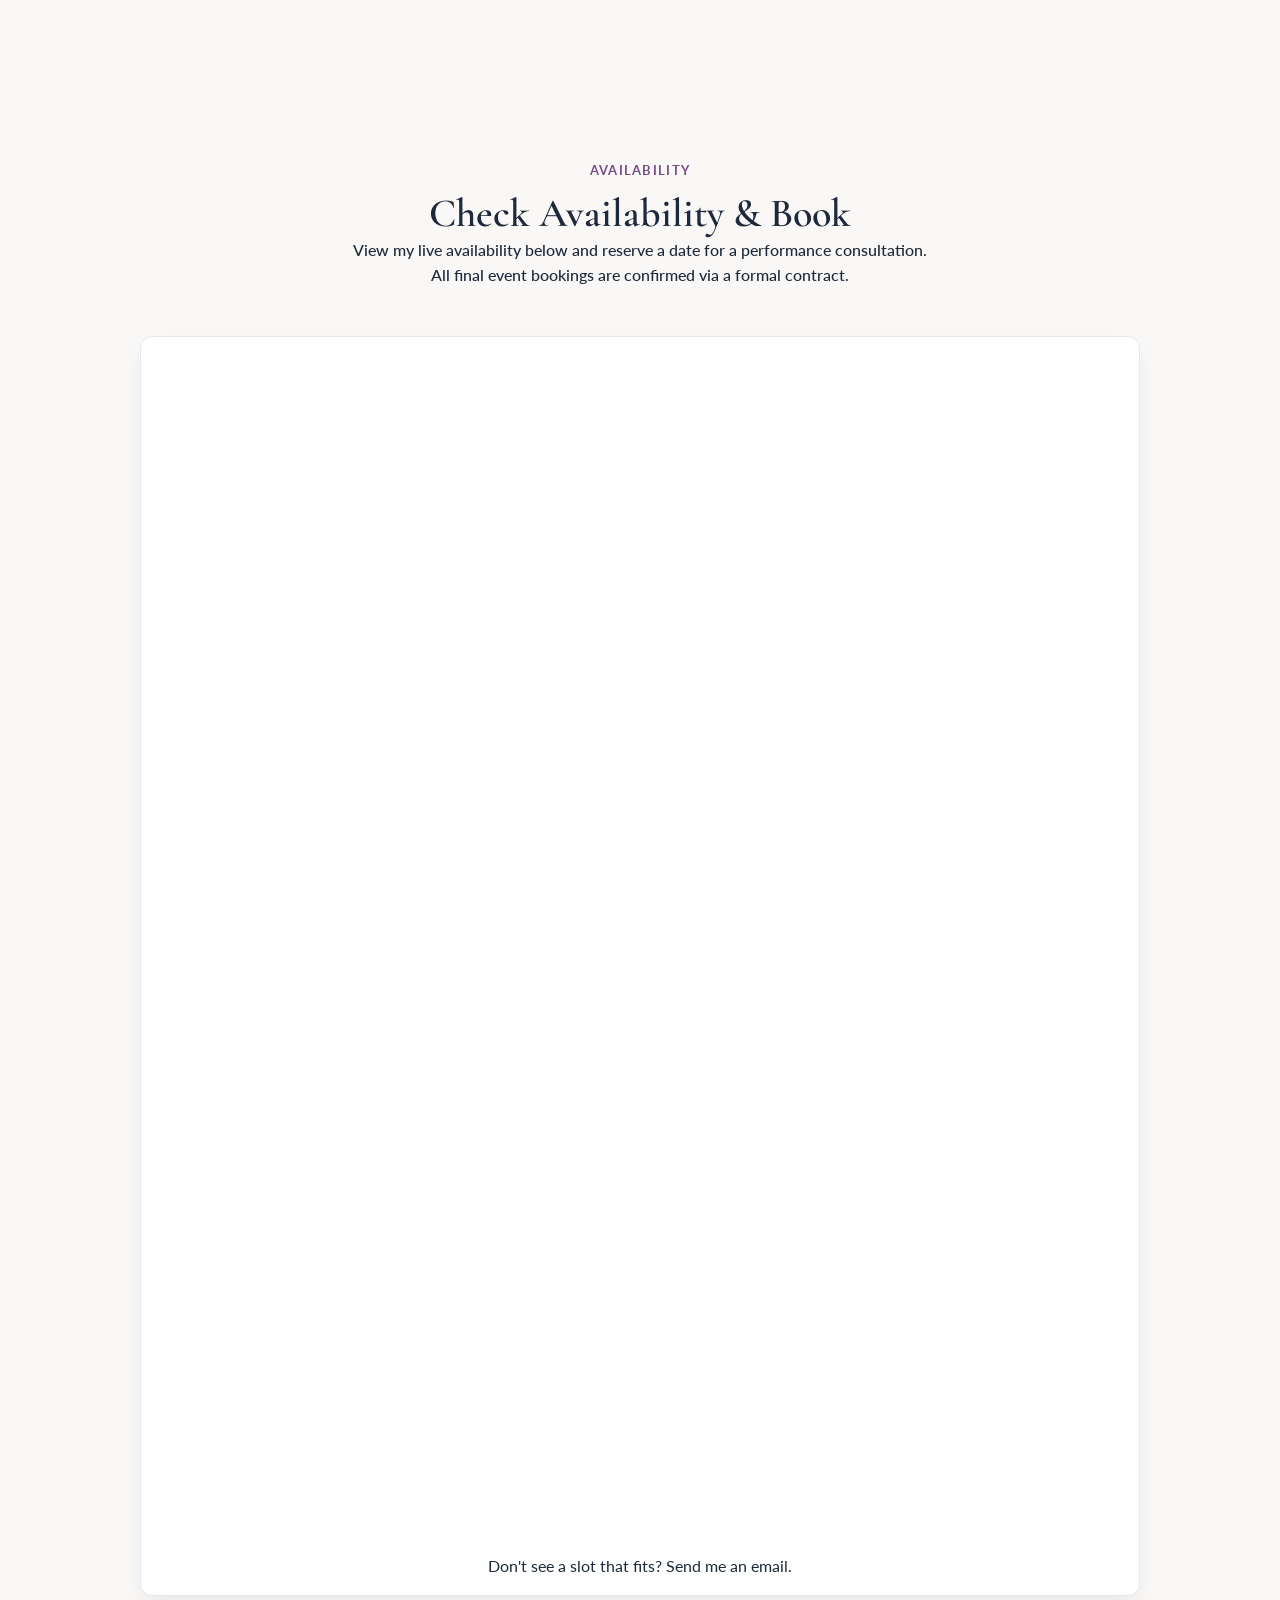
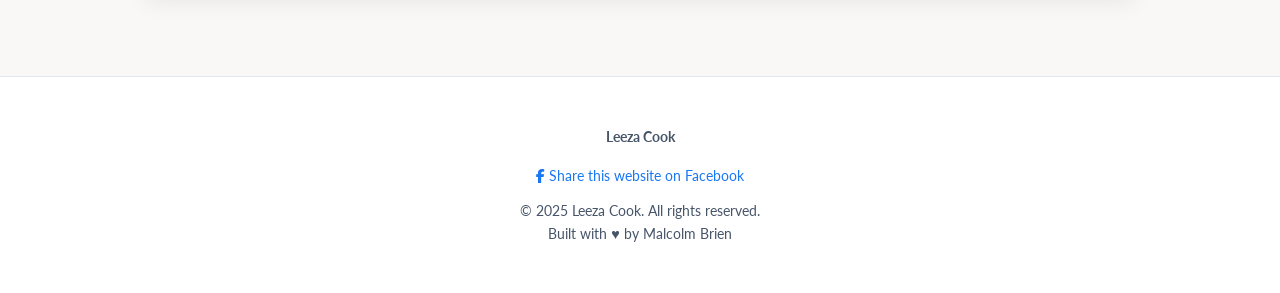
==== commit 2d569515: "Add files via upload" ====
--- a/index.html
+++ b/index.html
@@ -1090,6 +1090,20 @@
         <div class="events-grid">
         
             <!-- Event 1 -->
+<div class="event-card" data-date="2026-12-24">
+    <div class="event-image">
+        <img src="./image/SwanFestive.jpg" alt="The Swan">
+    </div>
+    <div class="event-content">
+        <span class="event-status-badge badge-upcoming">Upcoming</span>
+        <h3>The Swan</h3>
+        <p class="event-date"><i class="fas fa-calendar"></i> Thurs 24th December 2026</p>
+        <p class="event-time"><i class="fas fa-clock"></i> 20:00 pm</p>
+        <p class="event-location"><i class="fas fa-map-marker-alt"></i> The Swan, little waldingfield</p>
+    </div>
+      </div>        
+        
+            <!-- Event 2 -->
 <div class="event-card" data-date="2026-10-24">
     <div class="event-image">
         <img src="./image/Leeza-event01.jpeg" alt="Harvest Supper">
@@ -1103,7 +1117,7 @@
     </div>
       </div>
       
-            <!-- Event 2 -->
+            <!-- Event 3 -->
 <div class="event-card" data-date="2026-09-06">
     <div class="event-image">
         <img src="./image/BN-03.jpg" alt="BNatural Festival">
@@ -1117,7 +1131,7 @@
     </div>
       </div>      
       
-                <!-- Event 3 -->
+                <!-- Event 4 -->
 <div class="event-card" data-date="2026-08-01">
     <div class="event-image">
         <img src="./image/T&H.jpg" alt="Trowel & Hammer Beer Festival">
@@ -1131,7 +1145,7 @@
     </div>
       </div>      
         
-                <!-- Event 4 -->
+                <!-- Event 5 -->
 <div class="event-card" data-date="2026-07-26">
     <div class="event-image">
         <img src="./image/WB.jpg" alt="The Wine Boutique">
@@ -1145,7 +1159,7 @@
     </div>
       </div>     
       
-                <!-- Event 5 -->
+                <!-- Event 6 -->
 <div class="event-card" data-date="2026-05-24">
     <div class="event-image">
         <img src="./image/FGF.jpg" alt="Framlingham Gala Fest">
@@ -1159,7 +1173,7 @@
     </div>
       </div>         
       
-                <!-- Event 6 -->
+                <!-- Event 7 -->
 <div class="event-card" data-date="2026-05-04">
     <div class="event-image">
         <img src="./image/swan.jpg" alt="The Swan">
@@ -1173,7 +1187,7 @@
     </div>
       </div>         
             
-                <!-- Event 7 -->
+                <!-- Event 8 -->
 <div class="event-card" data-date="2026-04-03">
     <div class="event-image">
         <img src="./image/MOT.jpg" alt="Halstead MOT Services">
@@ -1187,7 +1201,7 @@
     </div>
       </div>   
   
-                <!-- Event 8 -->
+                <!-- Event 9 -->
 <div class="event-card" data-date="2026-03-18">
     <div class="event-image">
         <img src="./image/CH.jpg" alt="Irish Night">
@@ -1202,7 +1216,7 @@
       </div>
       
       
-                      <!-- Event 9 -->
+                      <!-- Event 10 -->
 <div class="event-card" data-date="2025-09-05">
     <div class="event-image">
         <img src="./image/BN-04.jpg" alt="BNatural Festival">
@@ -1216,7 +1230,7 @@
     </div>
       </div>       
       
-                      <!-- Event 10 -->
+                      <!-- Event 11 -->
 <div class="event-card" data-date="2025-08-30">
     <div class="event-image">
         <img src="./image/EB.jpg" alt="Eight Bells Pub">
@@ -1230,7 +1244,7 @@
     </div>
       </div> 
   
-                <!-- Event 11 -->
+                <!-- Event 12 -->
 <div class="event-card" data-date="2025-06-21">
     <div class="event-image">
         <img src="./image/SS2025.jpg" alt="Summer Solstice 2025">
@@ -1245,7 +1259,7 @@
       </div>   
     
   
-                <!-- Event 12 -->
+                <!-- Event 13 -->
 <div class="event-card" data-date="2025-03-17">
     <div class="event-image">
         <img src="./image/PW.jpg" alt="Paddy's Weekend">
